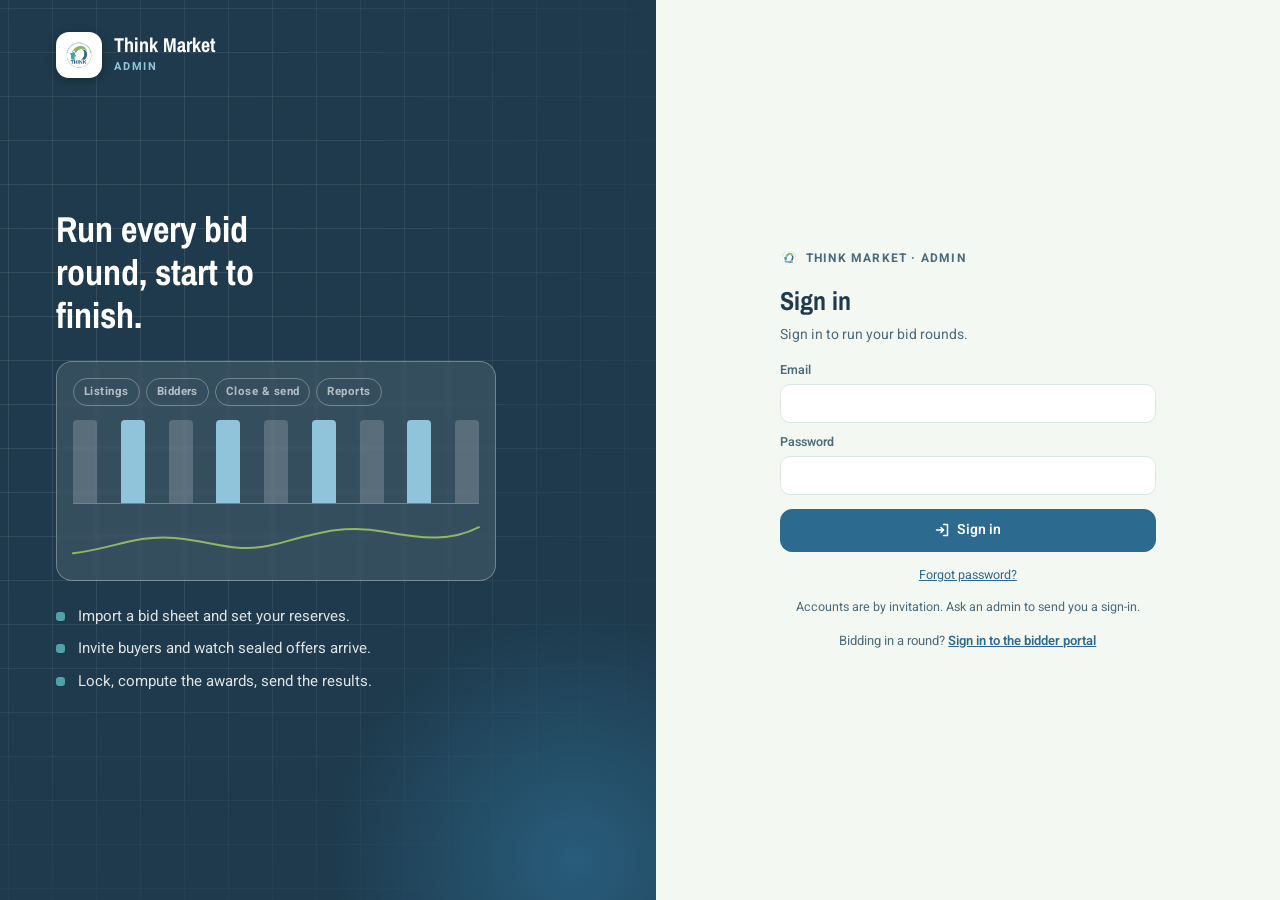
==== index.html @ bc1f984f "Showroom server moves to Supabase (think-market Edge Function) The site now calls https://nhhuevarqh" ====
<!doctype html>
<html lang="en">
  <head>
    <meta charset="utf-8" />
    <meta name="viewport" content="width=device-width, initial-scale=1" />
    <title>Think Market Bids</title>
    <link rel="icon" type="image/png" href="./claudethink.png" />
    <link rel="preconnect" href="https://fonts.googleapis.com" />
    <link rel="preconnect" href="https://fonts.gstatic.com" crossorigin />
    <!-- The two fonts thinktls.com itself uses, confirmed by inspecting its
         computed styles: Heebo (body, nav, buttons, links) and Archivo
         Narrow (headings). Nothing else loads. -->
    <link
      href="https://fonts.googleapis.com/css2?family=Archivo+Narrow:wght@700&family=Heebo:wght@400;600;700&display=swap"
      rel="stylesheet"
    />
    <script type="module" crossorigin src="./assets/showroom-CIaABenm.js"></script>
    <link rel="stylesheet" crossorigin href="./assets/showroom-CxKMCyTD.css">
  </head>
  <body>
    <div id="root"></div>
  </body>
</html>
---- assets/showroom-CxKMCyTD.css ----
.reports{--cz-1: #1b79b3;--cz-2: #e36f2c;--cz-3: #22a37a;--cz-mute: #a9bbb6;--cz-grid: #e6eeeb}.rp-head{display:flex;align-items:center;gap:14px}.rp-mark{width:44px;height:44px;flex:none}.rp-filters{display:flex;flex-wrap:wrap;align-items:center;gap:10px 14px}.rp-filters select{min-height:40px;padding:8px 12px;border-radius:12px;border:1px solid var(--hair);background:var(--card);color:var(--text);font:inherit}.rp-tiles{display:grid;grid-template-columns:repeat(2,minmax(0,1fr));gap:10px}.rp-tile{position:relative;background:var(--card);border:1px solid var(--hair);border-radius:var(--r-card);padding:14px 16px;display:flex;flex-direction:column;gap:6px;min-width:0}.rp-k{font-size:11px;font-weight:700;letter-spacing:.09em;text-transform:uppercase;color:var(--text-mute)}.rp-v{font-family:var(--sans);font-weight:700;font-size:27px;line-height:1.1;color:var(--text)}.rp-s{font-size:12.5px;color:var(--text-mute);line-height:1.35}.rp-hero{grid-column:1 / -1;background:var(--chrome);border-color:var(--chrome);color:var(--chrome-ink);padding:18px 20px}.rp-hero .rp-k,.rp-hero .rp-s{color:var(--chrome-dim)}.rp-hero .rp-v{font-size:48px;color:var(--chrome-ink)}.rp-hero .cz-spark{position:absolute;right:18px;top:18px}.rp-hero .cz-ring{stroke:var(--chrome)}@media (min-width: 760px){.rp-tiles{grid-template-columns:repeat(3,minmax(0,1fr))}.rp-hero{grid-column:span 1;grid-row:span 2;justify-content:center}}@media (min-width: 1100px){.rp-tiles{grid-template-columns:1.5fr repeat(3,minmax(0,1fr))}.rp-hero{grid-row:span 2}.rp-tile:nth-child(n+5){grid-column:span 1}}.rp-notes .panel-h{display:flex;align-items:center;gap:8px}.rp-notes ul{list-style:none;margin:0;padding:0;display:flex;flex-direction:column}.rp-notes li{display:flex;flex-wrap:wrap;gap:4px 12px;justify-content:space-between;padding:9px 0;border-top:1px solid var(--hair);line-height:1.45}.rp-notes li:first-child{border-top:0}.rp-notes .linklike{display:inline-flex;align-items:center;gap:4px;white-space:nowrap}.rp-grid{display:grid;grid-template-columns:minmax(0,1fr);gap:16px}@media (min-width: 980px){.rp-grid{grid-template-columns:repeat(2,minmax(0,1fr))}.rp-wide{grid-column:1 / -1}}.rp-chart-head{display:flex;flex-wrap:wrap;justify-content:space-between;align-items:flex-start;gap:8px 16px}.rp-chart-head .fine{margin:2px 0 0}.rp-cat{display:inline-flex;align-items:center;gap:6px}.rp-rate{display:flex;align-items:center;gap:10px;min-width:120px}.rp-rate .cz-meter{flex:1}.rp-tables>summary{cursor:pointer;list-style-position:inside}.rp-tables[open]>summary{margin-bottom:4px}.cz{position:relative;min-width:0}.cz svg{display:block;overflow:visible}.cz-grid{stroke:var(--cz-grid);stroke-width:1}.cz-cross{stroke:var(--hair-strong);stroke-width:1}.cz-tick{font-size:11px;fill:var(--text-mute);font-variant-numeric:tabular-nums}.cz-direct{font-size:12px;font-weight:700;fill:var(--text)}.cz-ring{stroke:var(--card);stroke-width:2}.cz-hit{fill:transparent;cursor:default;outline:none}.cz-hit:focus-visible{stroke:var(--primary);stroke-width:2}.cz-dim path{opacity:.35}.cz-empty{padding:28px 0;text-align:center}.cz-legend{list-style:none;margin:0;padding:0;display:flex;flex-wrap:wrap;gap:4px 14px;font-size:12.5px;color:var(--text-mute)}.cz-legend li{display:inline-flex;align-items:center;gap:6px}.cz-swatch{width:10px;height:10px;border-radius:3px;flex:none}.cz-tip{position:absolute;z-index:5;width:200px;background:var(--chrome);color:var(--chrome-ink);border-radius:10px;padding:8px 10px;font-size:12.5px;line-height:1.4;pointer-events:none;box-shadow:var(--shadow-lift)}.cz-tip-h{color:var(--chrome-dim);margin-bottom:4px;overflow-wrap:anywhere}.cz-tip-r{display:flex;align-items:center;gap:6px}.cz-tip-r span:last-child{color:var(--chrome-dim)}.cz-key{width:10px;height:3px;border-radius:2px;flex:none}.cz-bars{display:flex;flex-direction:column;gap:2px}.cz-bar-row{display:grid;grid-template-columns:minmax(56px,30%) minmax(0,1fr) auto;align-items:center;gap:10px;padding:7px 6px;border-radius:8px;outline:none}.cz-bar-row:hover,.cz-bar-row:focus-visible{background:var(--card-hover);box-shadow:inset 0 0 0 1px var(--hair)}.cz-bar-label{font-size:13px;min-width:0;overflow:hidden;text-overflow:ellipsis;white-space:nowrap}.cz-bar-track{position:relative;height:12px}.cz-bar-of,.cz-bar-fill{position:absolute;left:0;top:0;height:100%;border-radius:0 4px 4px 0;min-width:2px}.cz-bar-of{opacity:.22}.cz-bar-val{display:flex;align-items:baseline;gap:8px;font-size:13px;font-variant-numeric:tabular-nums;white-space:nowrap}.cz-bar-val span{color:var(--text-mute);font-size:12px}.cz-stack{display:flex;gap:2px;height:12px}.cz-stack span{min-width:3px}.cz-stack span:first-child{border-radius:4px 0 0 4px}.cz-stack span:last-child{border-radius:0 4px 4px 0}.cz-stack span:only-child{border-radius:4px}.cz-meter{position:relative;display:block;height:8px;border-radius:999px;overflow:hidden}.cz-meter-track{position:absolute;top:0;right:0;bottom:0;left:0;opacity:.2}.cz-meter-fill{position:absolute;left:0;top:0;bottom:0;border-radius:999px}.cz-short .cz-bar-row{grid-template-columns:52px minmax(0,1fr) auto}.fl-explain{display:flex;flex-direction:column;gap:6px}.fl-explain p{margin:0;line-height:1.5}.fl-apply{display:flex;flex-wrap:wrap;align-items:flex-end;gap:10px}.fl-apply label{display:flex;flex-direction:column;gap:4px;font-weight:600}.fl-pct{display:inline-flex;align-items:center;gap:6px}.fl-pct input{width:84px;min-height:44px;padding:8px 10px;border-radius:var(--r-input);border:1px solid var(--hair-strong);background:var(--card);color:var(--text);font-size:16px;text-align:right}.fl-pct input[aria-invalid=true]{border-color:var(--bad)}.fl-tools{display:flex;flex-wrap:wrap;gap:10px;align-items:center}.fl-tools .searchbox{flex:1 1 240px}.fl-list{list-style:none;margin:0;padding:0;display:flex;flex-direction:column;gap:10px}.fl-row{display:grid;gap:10px 16px;grid-template-columns:1fr;background:var(--card);border:1px solid var(--hair);border-radius:var(--r-card);padding:14px}.fl-row.dirty{border-color:var(--primary)}.fl-who{min-width:0}.fl-who b,.fl-who .fine{display:block;overflow-wrap:anywhere}.fl-status{display:inline-block;margin-top:4px;font-size:12px;font-weight:700;padding:2px 8px;border-radius:999px}.fl-status.active{background:var(--ok-soft, #e6f4ec);color:var(--secondary-strong)}.fl-status.disabled{background:var(--bad-soft);color:var(--bad)}.fl-controls{display:flex;flex-wrap:wrap;align-items:center;gap:12px}.fl-toggle{display:inline-flex;align-items:center;gap:8px;font-weight:600;min-height:44px}.fl-preview{margin:0;font-size:13.5px;line-height:1.45;color:var(--text-mute);overflow-wrap:anywhere}.fl-preview.off{font-style:italic}.fl-preview.bad{color:var(--bad)}.fl-row .btn{min-height:44px}@media (min-width: 880px){.fl-row{grid-template-columns:minmax(200px,1.1fr) minmax(250px,1fr) minmax(300px,1.5fr) auto;align-items:center}}.console{min-height:100vh;background:var(--background)}.side{position:fixed;inset:0 auto 0 0;width:min(280px,86vw);background:var(--chrome);color:var(--chrome-ink);display:flex;flex-direction:column;gap:10px;padding:14px 12px;z-index:60;transform:translate(-102%);transition:transform .22s ease;overflow-y:auto}.console.menu-open .side{transform:none;box-shadow:var(--shadow-lift)}.side-scrim{display:none}.console.menu-open .side-scrim{display:block;position:fixed;top:0;right:0;bottom:0;left:0;background:#00000073;z-index:55}.side-brand{display:flex;align-items:center;gap:10px;padding:4px 6px 10px;border-bottom:1px solid var(--chrome-line)}.side-name{font-family:var(--display);font-weight:700;font-size:16px}.side-sub{font-size:10.5px;letter-spacing:.12em;text-transform:uppercase;color:var(--chrome-dim)}.side-close{margin-left:auto;color:var(--chrome-ink)}.side-current{display:flex;gap:10px;align-items:center;text-align:left;background:var(--chrome-wash);border:1px solid var(--chrome-line);color:var(--chrome-ink);border-radius:12px;padding:9px 10px;cursor:pointer;min-width:0}.side-current>span{display:flex;flex-direction:column;min-width:0}.side-current.on,.side-current:hover{background:var(--primary-on-chrome)}.side-current-k{font-size:10.5px;letter-spacing:.06em;text-transform:uppercase;color:var(--chrome-dim)}.side-current-v{font-weight:600;font-size:13px;white-space:nowrap;overflow:hidden;text-overflow:ellipsis}.side-nav{display:flex;flex-direction:column;gap:12px}.side-group{display:flex;flex-direction:column;gap:2px}.side-group-h{font-size:10.5px;font-weight:700;letter-spacing:.12em;text-transform:uppercase;color:var(--chrome-dim);padding:6px 10px 4px}.side-item{display:flex;align-items:center;gap:10px;background:transparent;border:0;color:var(--chrome-dim);border-radius:10px;padding:9px 10px;font-weight:600;text-align:left;cursor:pointer;min-height:40px;transition:background var(--t),color var(--t)}.side-item:hover{background:var(--chrome-wash);color:var(--chrome-ink)}.side-item.on{background:var(--primary-on-chrome);color:var(--chrome-ink);box-shadow:inset 3px 0 0 var(--accent-on-dark)}.side-foot{margin-top:auto;display:flex;gap:10px;align-items:center;border-top:1px solid var(--chrome-line);padding:12px 6px 2px}.side-avatar{width:34px;height:34px;flex:none;border-radius:10px;background:var(--primary-on-chrome);display:grid;place-items:center;font-weight:700;font-size:13px}.side-who{min-width:0;display:flex;flex-direction:column;gap:2px}.side-who-name{font-weight:600;white-space:nowrap;overflow:hidden;text-overflow:ellipsis}.side-who-actions{display:flex;gap:10px;flex-wrap:wrap;align-items:center;font-size:12px;color:var(--chrome-dim)}.side .linklike{color:var(--chrome-dim);display:inline-flex;align-items:center;gap:4px}.side .linklike:hover{color:var(--chrome-ink)}.ellipsis{max-width:170px;overflow:hidden;text-overflow:ellipsis;white-space:nowrap}.console-main{min-width:0;display:flex;flex-direction:column;min-height:100vh}.cbar{position:sticky;top:0;z-index:40;display:flex;align-items:center;gap:10px;height:56px;padding:0 12px;background:var(--card);border-bottom:1px solid var(--hair)}.cbar-title{font-family:var(--display);font-weight:700;font-size:16px;min-width:0;white-space:nowrap;overflow:hidden;text-overflow:ellipsis;flex:1}.cbar-actions{display:flex;align-items:center;gap:8px;flex:none}.cbar .savestate{color:var(--text-mute)}.console-page{flex:1;min-width:0}.icon-round{display:inline-grid;place-items:center;width:38px;height:38px;border-radius:10px;border:1px solid var(--hair);background:var(--card);color:var(--text);cursor:pointer;position:relative;flex:none}.icon-round:hover:not(:disabled){background:var(--card-hover);border-color:var(--hair-strong)}.icon-round:disabled{opacity:.5;cursor:not-allowed}.icon-round.danger{color:var(--bad)}.side .icon-round{background:transparent;border-color:var(--chrome-line)}.chat-fab{position:fixed;right:16px;bottom:16px;width:54px;height:54px;border-radius:999px;border:0;background:var(--primary);color:var(--primary-ink);display:grid;place-items:center;box-shadow:var(--shadow-lift);cursor:pointer;z-index:50}.chat-fab:hover{background:var(--primary-hover)}@media (min-width: 960px){.console{display:grid;grid-template-columns:248px minmax(0,1fr)}.side{position:sticky;top:0;height:100vh;width:auto;transform:none;box-shadow:none}.side-close,.cbar-menu,.side-scrim{display:none!important}.cbar{padding:0 22px}}.console .office{grid-template-columns:minmax(0,1fr);min-height:0}.console .rail{position:static;height:auto;padding:12px 14px;gap:10px;min-width:0}.console .rail-nav{flex-direction:row;overflow-x:auto;min-width:0}.console .rail-item{min-width:150px}.console .rail-foot{display:none}.console .rail-extra{margin-top:0;padding-top:9px;border-top:0;border-radius:10px;margin-left:13px;position:relative;overflow:visible}.console .rail-extra:before{content:"";position:absolute;left:-9px;top:8px;bottom:8px;border-left:1px solid var(--chrome-line)}.rail-back{color:var(--chrome-dim)!important;display:inline-flex;align-items:center;gap:5px;align-self:flex-start;font-size:12.5px}.bell{position:relative}.bell-dot{position:absolute;top:-5px;right:-5px;min-width:18px;height:18px;border-radius:999px;background:var(--bad);color:#fff;font-size:10.5px;font-weight:700;display:grid;place-items:center;padding:0 4px}.bell-panel{position:absolute;right:0;top:46px;width:min(360px,calc(100vw - 24px));max-height:70vh;overflow-y:auto;background:var(--card);border:1px solid var(--hair);border-radius:var(--r-card);box-shadow:var(--shadow-lift);z-index:70}.bell-head{font-weight:700;padding:12px 14px 8px;border-bottom:1px solid var(--hair)}.bell-empty{padding:14px}.bell-item{width:100%;display:flex;gap:10px;text-align:left;background:transparent;border:0;border-bottom:1px solid var(--hair);padding:10px 14px;cursor:pointer;color:var(--text)}.bell-item:hover{background:var(--card-hover)}.bell-ic{width:28px;height:28px;border-radius:8px;flex:none;display:grid;place-items:center;background:var(--primary-soft);color:var(--primary)}.bell-email_failed .bell-ic{background:var(--bad-soft);color:var(--bad)}.bell-closing .bell-ic{background:var(--warn-soft);color:var(--warn)}.bell-signin .bell-ic{background:var(--secondary-soft);color:var(--secondary-strong)}.bell-text{display:flex;flex-direction:column;min-width:0}.bell-title{font-weight:600;font-size:13px}.page{max-width:1180px;margin:0 auto;padding:18px 16px 90px;display:flex;flex-direction:column;gap:16px}.page.narrow{max-width:720px}.page-head{display:flex;flex-wrap:wrap;gap:12px 20px;align-items:flex-end;justify-content:space-between}.kicker{font-size:11px;font-weight:700;letter-spacing:.12em;text-transform:uppercase;color:var(--text-mute)}.page-title{font-family:var(--display);font-size:26px;line-height:1.15;margin-top:2px}.page-actions{display:flex;flex-wrap:wrap;gap:8px;align-items:center}.panel{background:var(--card);border:1px solid var(--hair);border-radius:var(--r-card);padding:16px;display:flex;flex-direction:column;gap:12px;min-width:0}.panel-head{display:flex;justify-content:space-between;align-items:center;gap:10px;flex-wrap:wrap}.panel-h{font-family:var(--display);font-size:17px}.panel-k{font-size:11px;font-weight:700;letter-spacing:.12em;text-transform:uppercase;color:var(--text-mute)}.pad{padding:8px 0}.empty{padding:18px 0}.block{display:block}.nowrap{white-space:nowrap}.r{text-align:right}.tone-ok{color:var(--secondary-strong);font-weight:600}.tone-violet{color:var(--primary);font-weight:600}.okline{display:flex;align-items:center;gap:6px;color:var(--secondary-strong);font-weight:600;font-size:13.5px}.btn.danger{background:var(--bad);border-color:var(--bad);color:#fff}.linkbtn{background:transparent;border:0;color:var(--primary);font-weight:600;font-size:13px;cursor:pointer;padding:4px 6px;display:inline-flex;align-items:center;gap:4px}.linkbtn.warn{color:var(--warn)}.linkbtn.bad{color:var(--bad)}.linkbtn:disabled{opacity:.45;cursor:not-allowed}.tiles{display:grid;grid-template-columns:repeat(2,minmax(0,1fr));gap:10px}.tile{background:var(--card);border:1px solid var(--hair);border-radius:var(--r-card);padding:14px;display:flex;flex-direction:column;gap:4px;min-width:0}.tile-ic{width:32px;height:32px;border-radius:9px;display:grid;place-items:center;background:var(--primary-soft);color:var(--primary)}.tile-ok .tile-ic{background:var(--secondary-soft);color:var(--secondary-strong)}.tile-warn .tile-ic{background:var(--warn-soft);color:var(--warn)}.tile-violet .tile-ic{background:var(--accent-soft);color:var(--accent)}.tile-k{font-size:11px;font-weight:700;letter-spacing:.09em;text-transform:uppercase;color:var(--text-mute)}.tile-v{font-family:var(--display);font-size:28px;font-weight:700;line-height:1.1}.tile-ok .tile-v{color:var(--secondary-strong)}.tile-s{font-size:12px;color:var(--text-mute)}@media (min-width: 760px){.tiles{grid-template-columns:repeat(4,minmax(0,1fr))}.tiles.tiles-3{grid-template-columns:repeat(3,minmax(0,1fr))}}.dash-grid{display:grid;grid-template-columns:minmax(0,1fr);gap:16px}.dash-side{display:flex;flex-direction:column;gap:16px}@media (min-width: 1100px){.dash-grid{grid-template-columns:minmax(0,1fr) 320px}}.big-n{font-family:var(--display);font-size:30px;font-weight:700}.statusbar{display:flex;height:8px;border-radius:999px;overflow:hidden;background:var(--hair);gap:2px}.seg{min-width:6px}.seg-draft,.dot-draft{background:var(--text-mute)}.seg-open,.dot-open{background:var(--secondary)}.seg-closed,.dot-closed{background:var(--warn)}.seg-processing,.dot-processing{background:var(--accent)}.seg-complete,.dot-complete{background:var(--primary)}.status-list{display:grid;grid-template-columns:repeat(2,minmax(0,1fr));gap:6px}.status-list li{display:flex;align-items:center;gap:7px;font-size:13px;background:var(--background);border-radius:8px;padding:7px 9px}.status-list b{margin-left:auto}.dot{width:8px;height:8px;border-radius:999px;flex:none}.quick{display:grid;grid-template-columns:repeat(2,minmax(0,1fr));gap:8px}.quick button{display:flex;flex-direction:column;align-items:flex-start;gap:8px;background:var(--background);border:1px solid var(--hair);border-radius:12px;padding:12px;font-weight:600;font-size:13px;cursor:pointer;color:var(--text);text-align:left}.quick button:hover{border-color:var(--hair-strong);background:var(--card-hover)}.quick svg{color:var(--primary)}.pill{display:inline-flex;align-items:center;gap:5px;border-radius:999px;padding:2px 10px;font-size:12px;font-weight:700;white-space:nowrap}.pill:before{content:"";width:6px;height:6px;border-radius:999px;background:currentColor}.pill-draft{background:var(--background);color:var(--text-mute);border:1px solid var(--hair)}.pill-open{background:var(--secondary-soft);color:var(--secondary-strong)}.pill-closed{background:var(--warn-soft);color:var(--warn)}.pill-processing{background:var(--accent-soft);color:var(--text)}.pill-processing:before{background:var(--accent)}.pill-complete{background:var(--primary-soft);color:var(--primary)}.table-wrap{overflow-x:auto;min-width:0}.dtable{width:100%;border-collapse:collapse;font-size:13.5px}.dtable th{text-align:left;font-size:11px;font-weight:700;letter-spacing:.08em;text-transform:uppercase;color:var(--text-mute);border-bottom:1px solid var(--hair);padding:8px 10px;white-space:nowrap}.dtable td{border-bottom:1px solid var(--hair);padding:10px;vertical-align:top}.dtable tfoot td{font-weight:700;border-bottom:0}.dtable tr.muted td{opacity:.6}.dtable .r{text-align:right}.buyertable .num+.flag{margin-left:8px}.dtable td.actions{white-space:nowrap;display:table-cell}.sorth{background:transparent;border:0;padding:0;font:inherit;color:inherit;letter-spacing:inherit;text-transform:inherit;cursor:pointer;display:inline-flex;align-items:center;gap:3px}.rowlink{display:inline-flex;align-items:center;gap:8px;background:transparent;border:0;padding:0;color:var(--text);font-weight:600;text-align:left;cursor:pointer}.rowlink.static{cursor:default}.rowlink svg{color:var(--text-mute);flex:none}@media (max-width: 719px){.buyertable thead,.comparetable thead,.reporttable thead{display:none}.buyertable tr,.comparetable tr,.reporttable tr{display:block;border:1px solid var(--hair);border-radius:12px;padding:6px 10px;margin-bottom:10px;background:var(--card)}.buyertable td,.comparetable td,.reporttable td{display:flex;justify-content:space-between;gap:12px;border-bottom:1px dashed var(--hair);padding:7px 0;text-align:right;flex-wrap:wrap}.buyertable td:last-child,.comparetable td:last-child,.reporttable td:last-child{border-bottom:0}.buyertable td:before,.comparetable td:before,.reporttable td:before{content:attr(data-label);font-size:11px;font-weight:700;letter-spacing:.06em;text-transform:uppercase;color:var(--text-mute);text-align:left}.buyertable td.actions{display:flex;justify-content:flex-end;white-space:normal}.buyertable td.actions:before{display:none}}.searchbox{display:flex;align-items:center;gap:8px;background:var(--card);border:1px solid var(--hair);border-radius:12px;padding:0 12px;color:var(--text-mute)}.searchbox input{flex:1;min-width:0;border:0;background:transparent;padding:11px 0;color:var(--text);outline:none}.segtabs{display:flex;gap:4px;background:var(--card);border:1px solid var(--hair);border-radius:12px;padding:4px;overflow-x:auto;align-self:flex-start;max-width:100%}.segtabs button{background:transparent;border:0;border-radius:9px;padding:7px 14px;font-weight:600;color:var(--text-mute);cursor:pointer;white-space:nowrap}.segtabs button.on{background:var(--primary);color:var(--primary-ink)}.roundlist{display:flex;flex-direction:column;gap:8px}.roundrow{display:grid;grid-template-columns:38px minmax(0,1fr);gap:6px 12px;align-items:center;background:var(--card);border:1px solid var(--hair);border-radius:var(--r-card);padding:12px}.roundrow.current{border-color:var(--primary)}.roundrow-ic{width:38px;height:38px;border-radius:10px;display:grid;place-items:center;background:var(--background);border:1px solid var(--hair);color:var(--text-mute)}.roundrow-ic.win{color:var(--secondary-strong);background:var(--secondary-soft)}.roundrow-main{display:flex;flex-direction:column;gap:2px;min-width:0;background:transparent;border:0;padding:0;text-align:left;color:var(--text);cursor:pointer}.roundrow-main.static{cursor:default}.roundrow-name{font-weight:700;overflow-wrap:anywhere}.roundrow-meta{grid-column:1 / -1;display:flex;align-items:center;gap:8px;flex-wrap:wrap;justify-content:flex-end}.roundno{font-family:var(--mono);font-variant-numeric:tabular-nums;font-size:12px;font-weight:700;color:var(--primary);background:var(--primary-soft);border-radius:7px;padding:2px 7px}@media (min-width: 720px){.roundrow{grid-template-columns:38px minmax(0,1fr) auto}.roundrow-meta{grid-column:auto}}.delconfirm{display:inline-flex;align-items:center;gap:6px;flex-wrap:wrap;font-size:13px;font-weight:600}.bulk{padding:0}.bulk-toggle{display:flex;align-items:center;gap:10px;width:100%;background:transparent;border:0;padding:14px 16px;cursor:pointer;color:var(--text);font-weight:700;text-align:left;flex-wrap:wrap}.bulk-toggle .fine{font-weight:400;flex:1 1 160px}.bulk>.card,.bulk>.pad{margin:0 16px 16px}.formgrid{display:grid;grid-template-columns:minmax(0,1fr);gap:12px}@media (min-width: 760px){.addbuyer .formgrid{grid-template-columns:repeat(3,minmax(0,1fr))}.addbuyer .formgrid .check,.addbuyer .formgrid-actions{grid-column:1 / -1}}.formgrid-actions{display:flex;gap:8px;align-items:center;flex-wrap:wrap}.formgrid input,.formgrid select,.roundinfo-form textarea,.roundinfo-form select{width:100%}.signin-state{font-size:13px;color:var(--text-mute);display:flex;align-items:center;gap:5px}.signin-state.ok{color:var(--secondary-strong);font-weight:600}.compare-cards{display:grid;grid-template-columns:repeat(auto-fill,minmax(220px,1fr));gap:10px}.compare-card{position:relative;border:1px solid var(--hair);border-radius:12px;padding:14px;background:var(--background)}.compare-card h3{font-size:15px;padding-right:34px}.compare-card dl{display:grid;gap:6px;margin-top:10px}.compare-card dl div{display:flex;justify-content:space-between;gap:8px;font-size:13px}.compare-card dt{color:var(--text-mute)}.compare-x{position:absolute;top:8px;right:8px;width:30px;height:30px}.exports{display:flex;gap:8px;flex-wrap:wrap;align-items:center}.exports select{min-width:0;flex:1 1 220px;max-width:100%;padding:8px 10px;border-radius:var(--r-input);border:1px solid var(--hair);background:var(--card)}.lf-editor{display:flex;flex-direction:column;gap:12px}.lf-modes{display:grid;grid-template-columns:minmax(0,1fr);gap:8px}@media (min-width: 760px){.lf-modes{grid-template-columns:repeat(3,minmax(0,1fr))}}.lf-mode{display:flex;gap:10px;align-items:flex-start;border:1px solid var(--hair);border-radius:12px;padding:12px;cursor:pointer;background:var(--background)}.lf-mode.on{border-color:var(--primary);background:var(--primary-soft)}.lf-edges{display:flex;gap:8px;flex-wrap:wrap;align-items:center}.lf-edge{display:inline-flex;align-items:center;gap:4px}.lf-edge input{width:68px;padding:7px 8px;border-radius:var(--r-input);border:1px solid var(--hair);background:var(--card)}.lf-edge .icon-round{width:30px;height:30px}.lf-preview{display:flex;flex-direction:column;gap:6px}.lf-actual ul{display:flex;flex-direction:column;gap:4px}.lf-actual li{display:flex;gap:8px;font-size:13.5px}.lf-actual li span:first-child{flex:1}.guide-toc{display:grid;grid-template-columns:minmax(0,1fr);gap:4px}@media (min-width: 760px){.guide-toc{grid-template-columns:repeat(2,minmax(0,1fr))}}.guide-toc a{color:var(--primary);font-weight:600;text-decoration:none;padding:4px 0}.guide-sec ol,.guide-sec ul{padding-left:20px;display:flex;flex-direction:column;gap:6px}.guide-sec ol{list-style:decimal}.guide-sec ul{list-style:disc}.guide-sec p{line-height:1.6}.guide-faq dt{font-weight:700;margin-top:10px}.guide-faq dd{margin:4px 0 0;color:var(--text-mute);line-height:1.55}.card.rounddetails,.card.roundinfo{padding:20px 22px;margin-bottom:16px;gap:0}.rounddetails-form,.roundinfo-form{display:grid;grid-template-columns:minmax(0,1fr);gap:14px 18px;align-items:start}.rounddetails-form .field,.roundinfo-form .field{margin:0;min-width:0}.rounddetails-form input,.roundinfo-form textarea,.roundinfo-form select{width:100%;min-height:42px}.roundinfo-form textarea{resize:vertical;min-height:84px;font:inherit;padding:9px 12px;border-radius:var(--r-input);border:1px solid var(--hair);background:var(--card);color:var(--text)}.rounddetails-form>.btn,.roundinfo-form>.btn{grid-column:1 / -1;justify-self:end;margin:0;min-width:96px;justify-content:center}@media (min-width: 760px){.rounddetails-form,.roundinfo-form{grid-template-columns:minmax(0,1fr) 280px}.roundinfo-form .field:has(#round-category){order:2}.roundinfo-form .field:has(#round-notes){order:1}.roundinfo-form>.btn{order:3}}.gate-alt{text-align:center;color:var(--text-mute);font-size:13px}.gate-alt a{color:var(--primary);font-weight:600}.dash-hello .page-title{margin-top:0}.strip{display:grid;grid-template-columns:repeat(2,minmax(0,1fr));background:var(--card);border:1px solid var(--hair);border-radius:var(--r-card);overflow:hidden}.stat{display:flex;flex-direction:column;align-items:flex-start;gap:2px;padding:14px 16px;background:transparent;border:0;border-right:1px solid var(--hair);border-bottom:1px solid var(--hair);text-align:left;cursor:pointer;color:var(--text);min-width:0}.stat:nth-child(2n){border-right:0}.stat:nth-last-child(-n+2){border-bottom:0}.stat:hover{background:var(--card-hover)}.stat-v{font-family:var(--display);font-size:30px;font-weight:700;line-height:1}.stat-ok .stat-v{color:var(--secondary-strong)}.stat-warn .stat-v{color:var(--warn)}.stat-k{font-weight:700;font-size:13.5px;margin-top:6px}.stat-n{font-size:12px;color:var(--text-mute)}@media (min-width: 760px){.strip{grid-template-columns:repeat(4,minmax(0,1fr))}.stat{border-bottom:0;border-right:1px solid var(--hair);padding:18px 20px}.stat:nth-child(2n){border-right:1px solid var(--hair)}.stat:last-child{border-right:0}}.pipeline-head{display:flex;justify-content:space-between;align-items:baseline;gap:10px;margin-bottom:8px}.pipeline{display:grid;grid-template-columns:minmax(0,1fr);gap:6px;counter-reset:none}.stage{display:grid;grid-template-columns:44px minmax(0,1fr);grid-template-rows:auto auto;column-gap:10px;align-items:center;padding:10px 14px;background:var(--card);border:1px solid var(--hair);border-left:4px solid var(--hair-strong);border-radius:10px}.stage-n{grid-row:1 / 3;font-family:var(--display);font-size:24px;font-weight:700;color:var(--text-mute)}.stage-k{font-weight:700}.stage-h{font-size:12px;color:var(--text-mute)}.stage.has .stage-n{color:var(--text)}.stage-draft.has{border-left-color:var(--text-mute)}.stage-open.has{border-left-color:var(--secondary)}.stage-closed.has{border-left-color:var(--warn)}.stage-processing.has{border-left-color:var(--accent)}.stage-complete.has{border-left-color:var(--primary)}@media (min-width: 900px){.pipeline{grid-template-columns:repeat(5,minmax(0,1fr));gap:0}.stage{grid-template-columns:minmax(0,1fr);grid-template-rows:auto;border-radius:0;border-left:1px solid var(--hair);border-top:4px solid var(--hair-strong);padding:14px 16px;position:relative}.stage:first-child{border-radius:12px 0 0 12px}.stage:last-child{border-radius:0 12px 12px 0}.stage-n{grid-row:auto;font-size:28px}.stage+.stage:before{content:"";position:absolute;left:-7px;top:50%;width:12px;height:12px;background:var(--card);border-top:1px solid var(--hair);border-right:1px solid var(--hair);transform:translateY(-50%) rotate(45deg)}.stage-draft.has{border-top-color:var(--text-mute)}.stage-open.has{border-top-color:var(--secondary)}.stage-closed.has{border-top-color:var(--warn)}.stage-processing.has{border-top-color:var(--accent)}.stage-complete.has{border-top-color:var(--primary)}}.recent-list{display:flex;flex-direction:column;border:1px solid var(--hair);border-radius:var(--r-card);background:var(--card);overflow:hidden}.recent-list li+li{border-top:1px solid var(--hair)}.recent-row{width:100%;display:flex;align-items:center;gap:12px;padding:12px 14px;background:transparent;border:0;text-align:left;cursor:pointer;color:var(--text)}.recent-row:hover{background:var(--card-hover)}.recent-ic{color:var(--text-mute);flex:none}.recent-main{flex:1;min-width:0;display:flex;flex-direction:column}.recent-name{font-weight:600;white-space:nowrap;overflow:hidden;text-overflow:ellipsis}.recent-go{color:var(--text-mute);flex:none}.newround-bar{position:relative}.newround-go{height:38px}.newround-pop{position:absolute;right:0;top:46px;width:min(300px,calc(100vw - 24px));background:var(--card);border:1px solid var(--hair);border-radius:var(--r-card);box-shadow:var(--shadow-lift);padding:12px;display:flex;flex-direction:column;gap:10px;font-size:13.5px;z-index:70}.newround-btns{display:flex;gap:6px}@media (max-width: 480px){.newround-label{display:none}}.invrows{display:flex;flex-direction:column;gap:8px}.invrow{display:grid;grid-template-columns:minmax(0,1fr) 38px;gap:6px;padding:10px;border:1px solid var(--hair);border-radius:12px;background:var(--background)}.invrow input{width:100%;min-width:0;padding:9px 10px;border-radius:var(--r-input);border:1px solid var(--hair-strong);background:var(--card);color:var(--text)}.invrow input:nth-of-type(1){grid-column:1}.invrow input:nth-of-type(2),.invrow input:nth-of-type(3){grid-column:1 / -1}.invrow-x{grid-column:2;grid-row:1;width:38px;height:38px}.invrow.bad{border-color:var(--bad-soft-strong);background:var(--bad-soft)}.invrow-problem{grid-column:1 / -1;color:var(--bad);font-size:12.5px;font-weight:600}.invrow-head{display:none}@media (min-width: 760px){.invrow{grid-template-columns:minmax(0,1fr) minmax(0,1.3fr) minmax(0,1fr) 38px;padding:0;border:0;background:transparent}.invrow input:nth-of-type(1),.invrow input:nth-of-type(2),.invrow input:nth-of-type(3){grid-column:auto}.invrow-x{grid-column:auto;grid-row:auto}.invrow.bad{background:transparent}.invrow.bad input{border-color:var(--bad)}.invrow-head{display:grid;font-size:11px;font-weight:700;letter-spacing:.08em;text-transform:uppercase;color:var(--text-mute)}}.invite-tools{justify-content:flex-start!important;flex-wrap:wrap;gap:6px}.lf-sample{display:inline-flex;align-items:center;gap:4px}.lf-sample input{width:72px;padding:6px 8px;border-radius:var(--r-input);border:1px solid var(--hair-strong);background:var(--card);color:var(--text);text-align:right}.lf-all{display:flex;align-items:center;gap:10px;flex-wrap:wrap;background:var(--background);border:1px solid var(--hair);border-radius:12px;padding:10px 14px;font-weight:600}.lf-buyers td{vertical-align:middle}.switch{position:relative;display:inline-block;width:40px;height:22px;cursor:pointer}.switch input{position:absolute;opacity:0;width:100%;height:100%;margin:0;cursor:pointer}.switch span{position:absolute;top:0;right:0;bottom:0;left:0;border-radius:999px;background:var(--hair-strong);transition:background var(--t);pointer-events:none}.switch span:after{content:"";position:absolute;top:3px;left:3px;width:16px;height:16px;border-radius:999px;background:#fff;transition:transform var(--t)}.switch input:checked+span{background:var(--primary)}.switch input:checked+span:after{transform:translate(18px)}.switch input:focus-visible+span{outline:2px solid var(--primary);outline-offset:2px}.lf-round{display:flex;flex-direction:column;gap:6px;max-width:560px}.bp-auth{min-height:100vh;display:grid;grid-template-columns:minmax(0,1fr);grid-template-rows:auto 1fr;background:var(--background)}.bp-auth-art{position:relative;background:linear-gradient(160deg,var(--primary) 0%,var(--chrome) 100%);color:var(--white);padding:20px 20px 22px;display:flex;flex-direction:column;gap:10px}.bp-auth-art-brand{display:flex;align-items:center;gap:10px;font-family:var(--display);font-weight:700;font-size:17px}.bp-auth-art h2{font-family:var(--display);font-size:22px;line-height:1.2}.bp-auth-art ul{display:none;flex-direction:column;gap:10px;font-size:15px;color:#ffffffdb}.bp-auth-art li{padding-left:22px;position:relative}.bp-auth-art li:before{content:"";position:absolute;left:0;top:7px;width:9px;height:9px;border-radius:3px;background:var(--secondary)}.bp-auth-card{width:100%;max-width:440px;margin:0 auto;padding:26px 20px 40px;display:flex;flex-direction:column;gap:12px}.bp-auth-brand{display:none}.bp-auth-h{font-family:var(--display);font-size:26px}.bp-auth-p{color:var(--text-mute);font-size:14px;line-height:1.5}.bp-auth-form{display:flex;flex-direction:column;gap:12px}.bp-auth-form input{width:100%}.bp-auth-go{justify-content:center;padding:12px 16px;border-radius:12px}.bp-auth-alt{text-align:center;font-size:13px}@media (min-width: 900px){.bp-auth{grid-template-columns:minmax(0,1fr) minmax(0,1fr);grid-template-rows:auto}.bp-auth-art{padding:56px;justify-content:center;gap:22px}.bp-auth-art-brand{position:absolute;top:32px;left:56px}.bp-auth-art h2{font-size:36px;max-width:18ch}.bp-auth-art ul{display:flex}.bp-auth-card{align-self:center;padding:40px 32px}}.pw-in{position:relative;display:block}.pw-in input{padding-right:42px!important}.pw-eye{position:absolute;right:4px;top:50%;transform:translateY(-50%);width:34px;height:34px;border:0;background:transparent;color:var(--text-mute);cursor:pointer;display:grid;place-items:center}.bp{min-height:100vh;background:var(--background);display:flex;flex-direction:column;padding-bottom:72px}.bp-top{position:sticky;top:0;z-index:40;background:var(--card);border-bottom:1px solid var(--hair)}.bp-top-in{max-width:1100px;margin:0 auto;height:60px;padding:0 16px;display:flex;align-items:center;gap:18px}.bp-brand{display:flex;align-items:center;gap:10px;background:transparent;border:0;padding:0;cursor:pointer;color:var(--text);text-align:left}.bp-brand>span{display:flex;flex-direction:column}.bp-brand-name{font-family:var(--display);font-weight:700;font-size:16px;line-height:1.1}.bp-brand-sub{font-size:11.5px;color:var(--text-mute)}.bp-tabs{display:none}.bp-tab{display:inline-flex;align-items:center;gap:7px;background:transparent;border:0;color:var(--text-mute);font-weight:600;cursor:pointer;padding:0 4px}.bp-me{margin-left:auto;position:relative}.bp-me-btn{display:inline-flex;align-items:center;gap:8px;background:transparent;border:1px solid var(--hair);border-radius:999px;padding:4px 10px 4px 4px;cursor:pointer;color:var(--text)}.bp-me-name{display:none;font-weight:600;font-size:13px;max-width:160px;white-space:nowrap;overflow:hidden;text-overflow:ellipsis}.bp-avatar{width:30px;height:30px;border-radius:999px;display:grid;place-items:center;background:var(--primary);color:var(--primary-ink);font-weight:700;font-size:13px;flex:none}.bp-avatar.big{width:48px;height:48px;font-size:19px}.bp-menu{position:absolute;right:0;top:46px;width:250px;background:var(--card);border:1px solid var(--hair);border-radius:14px;box-shadow:var(--shadow-lift);padding:6px;display:flex;flex-direction:column;z-index:60}.bp-menu-who{display:flex;flex-direction:column;padding:8px 10px 10px;border-bottom:1px solid var(--hair);margin-bottom:4px;overflow-wrap:anywhere}.bp-menu-item{display:flex;align-items:center;gap:9px;background:transparent;border:0;border-radius:9px;padding:9px 10px;font-weight:600;font-size:13.5px;color:var(--text);text-decoration:none;cursor:pointer;text-align:left}.bp-menu-item:hover{background:var(--primary-soft)}.bp-menu-confirm{display:flex;align-items:center;gap:6px;padding:8px 10px;font-weight:600;font-size:13.5px}.bp-main{flex:1;width:100%;max-width:1100px;margin:0 auto}.bp-help{max-width:1100px;width:calc(100% - 32px);margin:8px auto 24px;display:flex;align-items:center;gap:10px;padding:14px 16px;border:1px dashed var(--hair-strong);border-radius:14px;color:var(--text-mute);font-size:13.5px}.bp-help a{color:var(--primary);font-weight:600;overflow-wrap:anywhere}.bp-help svg{color:var(--primary);flex:none}.bp-bottom{position:fixed;left:0;right:0;bottom:0;z-index:45;display:grid;grid-template-columns:repeat(5,minmax(0,1fr));background:var(--card);border-top:1px solid var(--hair);padding:4px 4px calc(4px + env(safe-area-inset-bottom))}.bp-bottom .bp-tab{flex-direction:column;gap:2px;padding:7px 2px;font-size:11px;border-radius:10px}.bp-bottom .bp-tab.on{color:var(--primary);background:var(--primary-soft)}@media (min-width: 820px){.bp{padding-bottom:0}.bp-bottom{display:none}.bp-tabs{display:flex;align-self:stretch;gap:22px;margin-left:18px}.bp-tabs .bp-tab{border-bottom:3px solid transparent;border-top:3px solid transparent}.bp-tabs .bp-tab:hover{color:var(--text)}.bp-tabs .bp-tab.on{color:var(--primary);border-bottom-color:var(--primary)}.bp-me-name{display:inline}}.bp-page{padding:20px 16px 28px;display:flex;flex-direction:column;gap:18px}.bp-title h1{font-family:var(--display);font-size:28px;line-height:1.15}.bp-title p{color:var(--text-mute);margin-top:4px;max-width:70ch}.bp-h2{font-family:var(--display);font-size:19px;margin-bottom:10px}.bp-h3{display:flex;align-items:center;gap:6px;font-size:15px;margin:6px 0 2px}.bp-h3.win svg{color:var(--secondary-strong)}.bp-notice{background:var(--warn-soft);color:var(--text);border-radius:12px;padding:10px 14px;font-size:13.5px}.bp-empty{display:flex;gap:14px;align-items:flex-start;background:var(--card);border:1px solid var(--hair);border-radius:16px;padding:20px}.bp-empty h2{font-size:16px;margin-bottom:4px}.bp-empty .btn{margin-top:10px}.bp-empty-ic{width:48px;height:48px;border-radius:14px;background:var(--primary-soft);color:var(--primary);display:grid;place-items:center;flex:none}.bp-hero{border-radius:18px;padding:22px 20px;background:var(--card);border:1px solid var(--hair);display:flex;flex-direction:column;gap:16px}.bp-hero.live{background:linear-gradient(135deg,var(--primary) 0%,var(--chrome) 100%);border:0;color:#fff}.bp-hero-hi{font-size:13px;font-weight:700;letter-spacing:.06em;text-transform:uppercase;opacity:.8}.bp-hero h1{font-family:var(--display);font-size:26px;line-height:1.15;margin:4px 0 6px;overflow-wrap:anywhere}.bp-hero p{opacity:.9}.bp-hero.live .bp-hero-go{background:#fff;border-color:#fff;color:var(--primary);align-self:flex-start;padding:11px 20px}@media (min-width: 760px){.bp-hero{flex-direction:row;align-items:center;justify-content:space-between;padding:28px 30px}.bp-hero.live .bp-hero-go{align-self:center}}.bp-ledger{display:flex;flex-wrap:wrap;gap:8px 28px;padding:2px 4px}.bp-ledger div{display:flex;align-items:baseline;gap:8px}.bp-ledger dt{color:var(--text-mute);font-size:13px}.bp-ledger dd{font-family:var(--display);font-weight:700;font-size:20px}.bp-cards{display:grid;grid-template-columns:minmax(0,1fr);gap:10px}@media (min-width: 680px){.bp-cards{grid-template-columns:repeat(2,minmax(0,1fr))}}@media (min-width: 1000px){.bp-cards{grid-template-columns:repeat(3,minmax(0,1fr))}}.bp-card{background:var(--card);border:1px solid var(--hair);border-radius:16px;padding:16px;display:flex;flex-direction:column;gap:6px}.bp-card-open{border-top:4px solid var(--secondary)}.bp-card-results{border-top:4px solid var(--primary)}.bp-card-closed{border-top:4px solid var(--hair-strong)}.bp-card-top{display:flex;justify-content:space-between;align-items:center;gap:8px}.bp-card-cat{display:inline-flex;align-items:center;gap:6px;font-size:12.5px;font-weight:600;color:var(--text-mute)}.bp-card h3{font-size:16px;line-height:1.3;overflow-wrap:anywhere}.bp-card-mine{font-size:13px;color:var(--text)}.bp-card-act{margin-top:auto;padding-top:6px}.tag{display:inline-block;border-radius:6px;padding:2px 8px;font-size:11.5px;font-weight:700;white-space:nowrap}.tag-open{background:var(--secondary-soft);color:var(--secondary-strong)}.tag-results{background:var(--primary-soft);color:var(--primary)}.tag-closed{background:var(--background);color:var(--text-mute);border:1px solid var(--hair)}.bp-wins{background:var(--card);border:1px solid var(--hair);border-radius:16px;overflow:hidden}.bp-wins li{display:flex;align-items:center;gap:12px;padding:12px 16px}.bp-wins li+li{border-top:1px solid var(--hair)}.bp-wins svg{color:var(--secondary-strong);flex:none}.bp-wins-main{flex:1;min-width:0;display:flex;flex-direction:column}.bp-wins-v{font-weight:700}.bp-pick{display:flex;flex-direction:column;gap:12px;background:var(--card);border:1px solid var(--hair);border-radius:16px;padding:16px}.bp-pick-step{display:flex;align-items:center;gap:10px}.bp-pick-n{width:26px;height:26px;border-radius:8px;background:var(--primary);color:var(--primary-ink);display:grid;place-items:center;font-weight:700;font-size:13px}.bp-pick-k{font-weight:700}.bp-chips{display:flex;flex-wrap:wrap;gap:8px}.bp-chip{display:inline-flex;align-items:center;gap:7px;border:1px solid var(--hair-strong);background:var(--card);border-radius:999px;padding:8px 14px;font-weight:600;cursor:pointer;color:var(--text)}.bp-chip.on{background:var(--primary);border-color:var(--primary);color:var(--primary-ink)}.bp-chip-n{font-size:11.5px;border-radius:999px;padding:0 7px;background:var(--background);color:var(--text-mute)}.bp-chip.on .bp-chip-n{background:#ffffff38;color:var(--primary-ink)}.bp-roundpick{display:grid;grid-template-columns:minmax(0,1fr);gap:8px}@media (min-width: 760px){.bp-roundpick{grid-template-columns:repeat(2,minmax(0,1fr))}}.bp-roundopt{display:flex;flex-direction:column;gap:2px;text-align:left;border:1px solid var(--hair-strong);background:var(--background);border-radius:12px;padding:12px 14px;cursor:pointer;color:var(--text)}.bp-roundopt.on{border-color:var(--primary);background:var(--primary-soft);box-shadow:inset 0 0 0 1px var(--primary)}.bp-deadline{display:flex;align-items:center;gap:10px;background:var(--warn-soft);color:var(--text);border-radius:12px;padding:11px 14px;font-size:14px}.bp-deadline svg{color:var(--warn);flex:none}.bp-switch{display:flex;gap:6px;overflow-x:auto;padding-bottom:2px}.bp-switch button{flex:none;border:1px solid var(--hair-strong);background:var(--card);border-radius:999px;padding:7px 14px;font-weight:600;cursor:pointer;color:var(--text);max-width:260px;white-space:nowrap;overflow:hidden;text-overflow:ellipsis}.bp-switch button.on{background:var(--primary);border-color:var(--primary);color:var(--primary-ink)}.bp-sumbox{display:grid;grid-template-columns:minmax(0,1fr);gap:12px;background:var(--card);border:1px solid var(--hair);border-left:5px solid var(--primary);border-radius:14px;padding:16px}.bp-sumbox>div{display:flex;flex-direction:column;gap:4px;min-width:0}.bp-sumbox-k{font-weight:700;overflow-wrap:anywhere}.bp-sumbox-v{font-family:var(--display);font-size:30px;font-weight:700;line-height:1.1}.bp-sumbox-state{align-items:flex-start}@media (min-width: 760px){.bp-sumbox{grid-template-columns:minmax(0,1fr) minmax(0,1fr)}}.bp-table{background:var(--card);border:1px solid var(--hair);border-radius:14px;padding:4px 8px}.bp-acc{display:flex;flex-direction:column;gap:10px}.bp-acc-item{background:var(--card);border:1px solid var(--hair);border-radius:16px;overflow:hidden}.bp-acc-item.open{border-color:var(--primary-soft-border);box-shadow:var(--shadow)}.bp-acc-head{width:100%;display:flex;flex-wrap:wrap;align-items:center;gap:10px;background:transparent;border:0;padding:14px 16px;cursor:pointer;text-align:left;color:var(--text)}.bp-acc-title{flex:1 1 200px;min-width:0;display:flex;flex-direction:column}.bp-acc-sum{display:flex;gap:6px;flex-wrap:wrap}.bp-acc-body{padding:0 16px 16px;display:flex;flex-direction:column;gap:8px}.bp-profile{display:grid;grid-template-columns:minmax(0,1fr);gap:14px;align-items:start}@media (min-width: 860px){.bp-profile{grid-template-columns:320px minmax(0,1fr)}}.bp-profile-side{display:flex;flex-direction:column;gap:14px}.bp-box{background:var(--card);border:1px solid var(--hair);border-radius:16px;padding:18px;display:flex;flex-direction:column;gap:10px;min-width:0}.bp-box-h{font-size:16px}.bp-id{flex-direction:row;align-items:center;gap:14px;overflow-wrap:anywhere}.round-notes{background:var(--background);border:1px solid var(--hair);border-left:3px solid var(--accent);border-radius:10px;padding:10px 12px}.round-notes-k{font-size:11px;font-weight:700;letter-spacing:.08em;text-transform:uppercase;color:var(--text-mute)}.round-notes p{white-space:pre-line;margin-top:4px;line-height:1.5}.store-embedded .store{padding-left:0;padding-right:0}.bp .tray{bottom:72px}@media (min-width: 820px){.bp .tray{bottom:0}}@media (max-width: 719px){.bp .dtable thead{display:none}.bp .dtable tbody tr{display:block;border-bottom:1px solid var(--hair);padding:6px 2px}.bp .dtable tbody tr:last-child{border-bottom:0}.bp .dtable tbody td{display:flex;justify-content:space-between;gap:12px;border-bottom:0;padding:4px 0;text-align:right}.bp .dtable tbody td:before{content:attr(data-label);font-size:11px;font-weight:700;letter-spacing:.06em;text-transform:uppercase;color:var(--text-mute);text-align:left;flex:none}.bp .dtable tbody td[data-label=Part]{flex-direction:column;text-align:left}.bp .dtable tfoot tr{display:flex;justify-content:space-between;padding:4px 2px}.bp .dtable tfoot td{padding:4px 0}.bp .dtable .num{overflow-wrap:anywhere}}.tour{position:fixed;top:0;right:0;bottom:0;left:0;z-index:200;background:#0810166b}.tour-ring{position:fixed;border-radius:12px;box-shadow:0 0 0 3px var(--accent),0 0 0 9999px #0810162e;pointer-events:none;transition:all .25s ease}.tour-card{position:fixed;left:50%;top:50%;transform:translate(-50%,-50%);width:min(440px,calc(100vw - 32px));background:var(--card);color:var(--text);border:1px solid var(--hair);border-radius:16px;box-shadow:var(--shadow-lift);padding:16px;display:flex;flex-direction:column;gap:8px}.tour-top{display:flex;justify-content:space-between;align-items:center}.tour-count{font-size:11.5px;font-weight:700;letter-spacing:.08em;text-transform:uppercase;color:var(--text-mute)}.tour-skip{background:transparent;border:0;color:var(--text-mute);cursor:pointer;display:inline-flex;align-items:center;gap:4px;font-weight:600;font-size:13px}.tour-h{font-family:var(--display);font-size:19px}.tour-p{line-height:1.5;font-size:14px}.tour-dots{display:flex;gap:5px}.tour-dots span{width:7px;height:7px;border-radius:999px;background:var(--hair-strong)}.tour-dots span.done{background:var(--accent)}.tour-dots span.on{background:var(--primary);width:18px}.tour-actions{display:flex;justify-content:flex-end;gap:8px}:root{--primary: #2c6b8f;--primary-hover: #21536e;--primary-ink: #ffffff;--primary-soft: #e4edf1;--accent: #4fa3a8;--accent-soft: #e4f2f2;--accent-on-dark: #8fc4da;--secondary: #93b566;--secondary-soft: #eef5e4;--secondary-soft-border: #d6e6c4;--secondary-ink: #1e3a4c;--secondary-strong: #4c7a2e;--background: #f4f8f2;--card: #ffffff;--white: #ffffff;--text: #1e3a4c;--text-mute: #4d6b7a;--chrome: var(--text);--chrome-ink: var(--white);--chrome-dim: rgba(255, 255, 255, .62);--chrome-line: rgba(255, 255, 255, .3);--chrome-wash: rgba(255, 255, 255, .1);--chrome-wash-strong: rgba(255, 255, 255, .18);--primary-on-chrome: rgba(44, 107, 143, .32);--hair: #dbe6e2;--hair-strong: #c3d3ce;--card-hover: #fafbfc;--accent-soft-border: #c7e2e2;--primary-soft-border: #cfdde2;--warn: #8a5a12;--warn-soft: #f6ead2;--bad: #a83a2c;--bad-soft: #f8e1dd;--bad-soft-strong: #efc9c2;--err-bg: #fbeeec;--err-text: #7a2a1f;--selected: #17384a;--r-card: 14px;--r-input: 10px;--sans: "Heebo", system-ui, -apple-system, "Segoe UI", sans-serif;--display: "Archivo Narrow", system-ui, -apple-system, "Segoe UI", sans-serif;--mono: var(--sans);--shadow: 0 1px 2px rgba(20, 24, 31, .05), 0 6px 18px rgba(20, 24, 31, .06);--shadow-lift: 0 2px 4px rgba(20, 24, 31, .06), 0 14px 30px rgba(20, 24, 31, .12);--t: .2s ease}*{box-sizing:border-box}html,body{margin:0;background:var(--background);color:var(--text);font:14px/1.5 var(--sans);-webkit-font-smoothing:antialiased}#root{min-height:100vh}h1,h2,h3,p,dl,dd,ul,ol{margin:0}ul,ol{padding:0;list-style:none}button,input,select{font:inherit;color:inherit}:focus-visible{outline:2px solid var(--primary);outline-offset:2px}.num{font-family:var(--mono);font-variant-numeric:tabular-nums}.shell{min-height:100vh;display:flex;flex-direction:column}.topbar{background:var(--chrome);color:var(--chrome-ink);display:flex;align-items:center;gap:16px;padding:0 20px;height:56px;position:sticky;top:0;z-index:30}.brand{display:flex;align-items:center;gap:10px;min-width:0;flex:1}.brand-logo{height:22px;width:auto;flex:none;display:block}.brand-name{font-family:var(--display);font-weight:700;letter-spacing:.01em;white-space:nowrap;color:var(--chrome-ink)}.brand-round{color:var(--chrome-dim);font-size:13px;white-space:nowrap;overflow:hidden;text-overflow:ellipsis;display:flex;align-items:center;gap:8px}.brand-status{border:1px solid var(--chrome-line);border-radius:999px;padding:1px 9px;font-size:12px;color:var(--chrome-ink)}.tabs{display:flex;background:var(--chrome-wash);border-radius:999px;padding:3px}.tab{background:transparent;border:0;color:var(--chrome-dim);padding:6px 18px;border-radius:999px;font-weight:600;cursor:pointer;transition:background var(--t),color var(--t)}.tab:hover{color:var(--chrome-ink)}.tab.on{background:var(--primary);color:var(--primary-ink);box-shadow:inset 0 0 0 1px var(--chrome-line)}.demo-btn{display:inline-flex;align-items:center;gap:6px;background:transparent;border:1px dashed var(--chrome-line);color:var(--chrome-ink);border-radius:999px;padding:5px 12px;font-size:13px;cursor:pointer;transition:background var(--t)}.demo-btn:hover,.demo-btn.on{background:var(--chrome-wash)}.stage{flex:1;min-width:0}.btn{display:inline-flex;align-items:center;gap:6px;border-radius:999px;border:1px solid var(--hair);background:var(--card);color:var(--text);padding:8px 16px;font-weight:600;line-height:1.2;cursor:pointer;white-space:nowrap;transition:background var(--t),border-color var(--t),color var(--t),transform var(--t)}.btn:hover:not(:disabled){border-color:var(--hair-strong);background:var(--card-hover)}.spinner{display:inline-block;width:13px;height:13px;flex:none;border-radius:999px;border:2px solid currentColor;border-top-color:transparent;animation:spin .6s linear infinite}@keyframes spin{to{transform:rotate(360deg)}}@media (prefers-reduced-motion: reduce){.spinner{border-top-color:currentColor;opacity:.55}}.screen-in{animation:screen-in .22s ease-out both}@keyframes screen-in{0%{opacity:0;transform:translateY(4px)}}.btn:active:not(:disabled){transform:translateY(1px)}.btn:disabled{opacity:.5;cursor:not-allowed}.btn.primary{background:var(--primary);border-color:var(--primary);color:var(--primary-ink)}.btn.primary:hover:not(:disabled){background:var(--primary-hover);border-color:var(--primary-hover)}.btn.secondary{background:var(--chrome);border-color:var(--chrome);color:var(--chrome-ink)}.btn.secondary:hover:not(:disabled){background:var(--selected);border-color:var(--selected)}.btn.ghost{background:transparent;border-color:transparent;color:var(--text-mute)}.btn.ghost:hover:not(:disabled){background:var(--primary-soft);color:var(--text);border-color:transparent}.btn.small{padding:5px 11px;font-size:13px}.icon-btn{background:transparent;border:0;border-radius:999px;padding:6px;cursor:pointer;color:var(--text-mute);display:inline-flex}.icon-btn:hover{background:var(--primary-soft);color:var(--text)}.linklike{background:none;border:0;padding:0;color:var(--primary);text-decoration:underline;text-underline-offset:2px;cursor:pointer;font-weight:600;display:inline-flex;align-items:center;gap:4px}.linklike:hover{color:var(--primary-hover)}input,select{border:1px solid var(--hair);border-radius:var(--r-input);background:var(--card);padding:8px 10px;min-height:38px;transition:border-color var(--t),box-shadow var(--t)}input:hover,select:hover{border-color:var(--hair-strong)}input:focus,select:focus{outline:none;border-color:var(--primary);box-shadow:0 0 0 3px #2c6b8f38}input:disabled{background:var(--background);color:var(--text-mute);cursor:not-allowed}input[type=checkbox]{min-height:0;width:16px;height:16px;accent-color:var(--primary);margin:0}.money-in{position:relative;display:inline-flex;align-items:center;width:100%}.money-in:before{content:"$";position:absolute;left:10px;color:var(--text-mute);font-family:var(--mono);pointer-events:none}.money-in input{padding-left:22px;width:100%;font-family:var(--mono)}.money-in em{position:absolute;right:10px;font-style:normal;color:var(--text-mute);font-size:12px;pointer-events:none}.field{display:flex;flex-direction:column;gap:4px;margin-bottom:10px}.field label{font-size:12.5px;font-weight:600;color:var(--text-mute)}.field-hint{font-size:12px;color:var(--text-mute)}.check{display:inline-flex;align-items:center;gap:8px;cursor:pointer;font-weight:500}.row{display:flex;flex-wrap:wrap;gap:8px;align-items:center}.fine{font-size:12.5px;color:var(--text-mute);line-height:1.45}.err{display:flex;align-items:flex-start;gap:8px;background:var(--err-bg);color:var(--err-text);border:1px solid var(--bad-soft-strong);border-radius:var(--r-input);padding:10px 12px;margin:10px 0;line-height:1.45}.err svg{flex:none;margin-top:1px}.err span{flex:1}.err-x{background:none;border:0;color:inherit;text-decoration:underline;cursor:pointer;font-size:12.5px;padding:0}.note{border-radius:var(--r-input);padding:10px 14px;margin:10px 0;line-height:1.5;border:1px solid var(--hair);background:var(--card)}.note-sand{background:var(--accent-soft);border-color:var(--accent-soft-border)}.note-navy{background:var(--primary-soft);border-color:var(--primary-soft-border)}.simtag{display:inline-block;border:1px dashed var(--hair-strong);color:var(--text-mute);border-radius:999px;padding:1px 8px;font-size:11.5px;line-height:1.5;white-space:nowrap}.simtag.inline{margin-left:6px;vertical-align:middle}.flag{display:inline-block;border-radius:999px;padding:1px 8px;font-size:11.5px;font-weight:600;margin-right:4px;line-height:1.6}.flag-warn{background:var(--warn-soft);color:var(--warn)}.flag-bad{background:var(--bad-soft);color:var(--bad)}.flag-ok{background:var(--secondary);color:var(--secondary-ink)}.mailframe{width:100%;min-height:440px;border:1px solid var(--hair);border-radius:var(--r-input);background:var(--card)}.grid{display:grid;grid-template-columns:repeat(auto-fill,minmax(290px,1fr));gap:18px;align-items:start}.card{background:var(--card);border:1px solid var(--hair);border-radius:var(--r-card);box-shadow:var(--shadow);display:flex;flex-direction:column;min-width:0;transition:transform var(--t),box-shadow var(--t),border-color var(--t),opacity var(--t)}.card.pad{padding:18px 20px;gap:12px}.card-h{font-size:15px;font-weight:700;display:flex;align-items:center;gap:6px}.listing{overflow:hidden}.listing:hover{transform:translateY(-3px);box-shadow:var(--shadow-lift)}.listing.in-offer{border-color:var(--accent);box-shadow:0 0 0 1px var(--accent),var(--shadow)}.card-body{padding:14px 16px 6px;display:flex;flex-direction:column;gap:6px}.pn{font-family:var(--mono);font-weight:600;font-size:13.5px;letter-spacing:.01em}.desc{color:var(--text-mute);font-size:13px;line-height:1.45}.desc-s{color:var(--text-mute);font-size:12px}.specs{display:flex;flex-wrap:wrap;gap:4px 18px;margin-top:4px}.specs dt{font-size:11.5px;color:var(--text-mute)}.specs dd{font-size:13px}.flags{display:flex;flex-wrap:wrap;gap:4px;margin-top:4px}.card-foot{padding:10px 16px 14px;margin-top:auto}.plate{position:relative;padding:16px 16px 14px;display:flex;flex-direction:column;gap:8px;min-height:168px;border-bottom:1px solid rgba(20,24,31,.06);transition:filter var(--t),opacity var(--t)}.plate-muted{filter:saturate(.25);opacity:.75}.plate-corner{position:absolute;top:10px;left:12px;z-index:2}.plate-top{display:flex;justify-content:space-between;align-items:center;gap:8px;padding-left:0}.plate-mfg{font-weight:700;font-size:13px;letter-spacing:.02em}.plate-cond{background:var(--chip);border-radius:999px;padding:2px 9px;font-size:11.5px;font-weight:600}.plate-cap{display:flex;align-items:baseline;gap:6px;line-height:1;margin:8px 0 2px}.plate-cap-n{font-family:var(--display);font-size:54px;font-weight:700;letter-spacing:-.03em;font-variant-numeric:tabular-nums}.plate-cap-u,.plate-cap-unknown{font-family:var(--display);font-size:22px;font-weight:700}.plate-bottom{display:flex;justify-content:space-between;align-items:center;margin-top:auto}.plate-chip{background:var(--chip);border-radius:6px;padding:2px 8px;font-family:var(--mono);font-size:12px;font-weight:600}.plate-qty{font-family:var(--mono);font-size:13px;font-weight:500}.plate-slot{margin-top:6px}@media (max-width: 720px){.topbar{padding:0 12px;gap:8px}.brand-logo{height:18px}.brand-round{display:none}.tab{padding:6px 12px}.demo-btn span{display:none}.btn,.tab,.linklike,.icon-btn{min-height:44px}.btn.small{min-height:44px;padding:12px 14px}.demo-btn{min-height:44px;min-width:44px;padding:10px 12px;justify-content:center}.linklike{display:inline-flex;align-items:center;padding:10px 2px}.icon-btn{min-width:44px;justify-content:center}}@media (prefers-reduced-motion: reduce){*,*:before,*:after{transition:none!important;animation:none!important}}.plate-cap-n.plate-cap-generic{font-size:38px;letter-spacing:.02em}.linelist{display:flex;flex-direction:column;gap:22px}.cathead{font-family:var(--display);font-size:22px;font-weight:700;margin:0 0 8px;display:flex;align-items:baseline;gap:10px}.cathead-n{font-family:var(--sans);font-size:13px;font-weight:500;color:var(--text-mute)}.lrows{background:var(--card);border:1px solid var(--hair);border-radius:var(--r-card);box-shadow:var(--shadow);overflow:hidden}.lrow{display:grid;grid-template-columns:minmax(0,1fr) minmax(280px,340px);gap:14px 20px;align-items:center;padding:14px 18px;border-top:1px solid var(--hair);transition:background var(--t)}.lrow:first-child{border-top:0}.lrow.admin{grid-template-columns:auto minmax(0,1fr) 64px minmax(220px,280px) auto}.lrow.in-offer{background:var(--secondary-soft);box-shadow:inset 3px 0 0 var(--secondary)}.lrow.selected{background:var(--primary-soft)}.lrow.excluded .lrow-info{opacity:.55}.lrow-info{min-width:0}.lrow-info .pn{font-weight:700;font-size:15px;overflow-wrap:anywhere;display:flex;align-items:center;gap:8px;flex-wrap:wrap}.lrow-info .desc{margin:2px 0 6px;font-size:13px;color:var(--text-mute);overflow-wrap:anywhere}.lmeta{display:flex;flex-wrap:wrap;gap:6px;align-items:center}.lmeta-chip{font-size:11.5px;font-weight:600;padding:2px 8px;border-radius:999px;background:var(--accent-soft);border:1px solid var(--accent-soft-border);color:var(--text)}.lmeta-qty{font-size:12.5px;font-weight:700;color:var(--text)}.lrow-health{display:block;margin-top:4px}.lrow-info .flags{margin-top:6px}.lrow-bid .offer-form.inline .offer-fields{display:grid;grid-template-columns:1.4fr 1fr;gap:8px}.lrow-bid .offer-status,.lrow-bid .offer-err{margin-top:4px}.lrow-bid .reserve{display:grid;grid-template-columns:auto 1fr;gap:2px 10px;align-items:center;font-size:12px}.lrow-bid .reserve .reserve-ext{grid-column:1 / -1;font-size:11.5px;color:var(--text-mute)}.lrow-offers{display:flex;flex-direction:column;align-items:center;font-size:15px;font-weight:700}.lrow-sel input{width:18px;height:18px}@media (max-width: 760px){.lrow,.lrow.admin{grid-template-columns:1fr;gap:10px;padding:14px}.lrow.admin{grid-template-columns:auto 1fr}.lrow.admin .lrow-offers{flex-direction:row;gap:6px;justify-content:flex-start}.lrow.admin .lrow-offers,.lrow.admin .lrow-bid,.lrow.admin .lrow-act{grid-column:1 / -1}}.store{max-width:1440px;margin:0 auto;padding:22px 24px 140px}.store-head{margin-bottom:18px}.store-head-row{display:flex;justify-content:space-between;align-items:flex-start;gap:20px;flex-wrap:wrap;margin-bottom:12px}.store-kicker{font-size:12px;font-weight:700;color:var(--primary);margin-bottom:4px}.store-title{font-family:var(--display);font-size:30px;font-weight:700;letter-spacing:-.02em;line-height:1.1}.store-who{margin-top:8px;color:var(--text-mute)}.closing{display:flex;align-items:center;gap:12px;background:var(--card);border:1px solid var(--hair);border-radius:var(--r-card);padding:12px 16px;box-shadow:var(--shadow);min-width:240px}.closing svg{color:var(--accent)}.closing.is-closed svg{color:var(--bad)}.closing-k{font-size:12px;color:var(--text-mute)}.closing-v{font-family:var(--mono);font-size:22px;font-weight:600;line-height:1.1}.closing-s{font-size:12px;color:var(--text-mute)}.store-empty{background:var(--card);border:1px solid var(--hair);border-radius:var(--r-card);padding:40px;max-width:560px;margin:40px auto;display:flex;flex-direction:column;gap:12px;align-items:flex-start}.store-empty h1{font-family:var(--display);font-size:24px;font-weight:700}.steps{display:flex;flex-wrap:wrap;gap:10px;list-style:none;margin:0 0 18px;padding:0}.steps .step{flex:1 1 220px;display:flex;align-items:flex-start;gap:10px;background:var(--card);border:1px solid var(--hair);border-radius:var(--r-card);padding:10px 13px}.steps .step.on{border-color:var(--primary);box-shadow:var(--shadow)}.steps .step.done{background:var(--secondary-soft);border-color:var(--secondary-soft-border)}.step-n{flex:none;display:inline-flex;align-items:center;justify-content:center;width:22px;height:22px;border-radius:999px;border:1px solid var(--hair-strong);font-size:12px;font-weight:700;color:var(--text-mute)}.steps .step.on .step-n{background:var(--primary);border-color:var(--primary);color:var(--primary-ink)}.steps .step.done .step-n{background:var(--secondary);border-color:var(--secondary);color:var(--secondary-ink)}.step-body{display:flex;flex-direction:column;min-width:0}.step-label{font-weight:700}.step-hint{font-size:12.5px;color:var(--text-mute);line-height:1.4}.steps .step-note{flex-basis:100%;background:var(--primary-soft);border-color:var(--primary-soft-border);font-size:13px;font-weight:600}.filters-bar{display:flex;align-items:center;gap:10px;flex-wrap:wrap;margin-bottom:10px}.filters{display:flex;flex-wrap:wrap;gap:8px;align-items:center;background:var(--card);border:1px solid var(--hair);border-radius:var(--r-card);padding:10px 12px;margin-bottom:18px}.filters[hidden]{display:none}.filters select{min-height:36px;padding:6px 10px;border-radius:999px;font-size:13px}.search{display:flex;align-items:center;gap:6px;flex:1 1 220px;min-width:180px;border:1px solid var(--hair);border-radius:999px;padding:0 12px;min-height:36px;background:var(--card)}.search input{border:0;padding:0;flex:1;min-height:0;background:transparent}.search input:focus{box-shadow:none}.search svg{color:var(--accent);flex:none}.filters .check{font-size:13px;padding:0 6px}.filters-count{margin-left:auto;color:var(--text-mute);font-size:13px;white-space:nowrap}.grid-empty{padding:60px 20px;text-align:center;color:var(--text-mute);background:var(--card);border:1px dashed var(--hair);border-radius:var(--r-card)}.offer-cta{width:100%;justify-content:center}.offer-form{display:flex;flex-direction:column;gap:8px}.offer-fields{display:grid;grid-template-columns:1fr 96px;gap:8px}.offer-fields label{display:flex;flex-direction:column;gap:3px;font-size:12px;color:var(--text-mute);font-weight:600}.offer-fields input{width:100%;font-family:var(--mono)}.offer-actions{display:flex;gap:6px;flex-wrap:wrap}.offer-err{color:var(--bad);font-size:12.5px;padding:0 16px 6px}.offer-line{display:flex;flex-wrap:wrap;align-items:center;gap:4px 10px;font-size:13px}.offer-tag{font-weight:700;color:var(--primary);font-size:12px;width:100%}.offer-btns{margin-left:auto;display:inline-flex;gap:2px;align-items:center}.offer-hint{font-size:12px;color:var(--text-mute);padding:0 6px}.offer-none{color:var(--text-mute);font-size:13px}.tray{position:fixed;left:50%;transform:translate(-50%);width:min(1392px,calc(100vw - 48px));bottom:24px;z-index:25;background:var(--chrome);color:var(--chrome-ink);border-radius:var(--r-card);box-shadow:0 10px 30px #14181f4d;padding:12px 18px;display:flex;align-items:center;gap:16px}.tray>:last-child{margin-left:auto}.tray-icon{position:relative;color:var(--accent)}.tray-count{position:absolute;top:-8px;right:-10px;background:var(--primary);color:var(--primary-ink);border-radius:999px;min-width:18px;height:18px;font-size:11px;font-weight:700;display:inline-flex;align-items:center;justify-content:center;padding:0 5px;font-family:var(--mono);animation:bump .2s ease}@keyframes bump{0%{transform:scale(1)}50%{transform:scale(1.35)}to{transform:scale(1)}}.tray-nums{display:flex;flex-direction:column;font-size:12.5px;color:var(--chrome-dim);line-height:1.35;flex:1}.tray-nums b{color:var(--chrome-ink);font-family:var(--mono);font-weight:600}.tray-total{font-family:var(--mono);font-size:18px;font-weight:600;color:var(--chrome-ink)}.tray-closed{font-weight:600;color:var(--chrome-dim)}.tray-hint{flex:1;font-size:13px;font-weight:600;color:var(--chrome-ink);line-height:1.4}.note-more{display:block;margin-top:8px;line-height:1.55}.checkout{max-width:900px}.checkout.narrow{max-width:620px}.checkout .back{margin-bottom:14px}.checkout .card{margin:16px 0}.lede{color:var(--text-mute);margin-top:8px;max-width:64ch;line-height:1.55}.scroll-x{overflow-x:auto}.offer-table{width:100%;border-collapse:collapse;min-width:520px}.offer-table th,.offer-table td{padding:9px 10px;border-bottom:1px solid var(--hair);text-align:left;vertical-align:top}.offer-table th{font-size:12px;color:var(--text-mute);font-weight:600}.offer-table .r{text-align:right}.offer-table tfoot td{font-weight:700;border-bottom:0;border-top:2px solid var(--text)}.terms{background:var(--card);border:1px solid var(--hair);border-radius:var(--r-card);padding:18px 20px;margin:16px 0}.terms ul{list-style:disc;padding-left:20px;margin-top:8px;color:var(--text-mute);line-height:1.6}.agree{display:flex;gap:10px;align-items:flex-start;background:var(--accent-soft);border:1px solid var(--accent-soft-border);border-radius:var(--r-input);padding:12px 14px;cursor:pointer;line-height:1.45}.agree input{margin-top:3px}.actions{display:flex;flex-wrap:wrap;gap:10px;margin:18px 0 8px}.receipt{background:var(--card);border:1px solid var(--hair);border-radius:var(--r-card);padding:28px 24px;display:flex;flex-direction:column;gap:8px;align-items:flex-start}.receipt svg{color:var(--accent)}.receipt-k{font-size:12px;font-weight:700;color:var(--text-mute)}.receipt-ref{font-family:var(--display);font-size:30px;font-weight:700;letter-spacing:.02em;word-break:break-all}.inbox{margin-top:36px;background:var(--card);border:1px solid var(--hair);border-radius:var(--r-card);padding:16px 18px}.inbox-head{display:flex;flex-wrap:wrap;align-items:center;gap:10px}.inbox-head .btn{margin-left:auto}.inbox-to{font-family:var(--mono);color:var(--text-mute);font-size:12.5px}.inbox-empty{color:var(--text-mute);margin-top:10px}.inbox-body{display:grid;grid-template-columns:minmax(240px,1fr) minmax(0,2fr);gap:14px;margin-top:12px}.inbox-list{display:flex;flex-direction:column;gap:6px}.inbox-item{width:100%;text-align:left;background:var(--background);border:1px solid transparent;border-radius:var(--r-input);padding:8px 10px;display:flex;flex-direction:column;gap:2px;cursor:pointer;transition:border-color var(--t),background var(--t)}.inbox-item:hover{background:var(--primary-soft)}.inbox-item.on{border-color:var(--accent);background:var(--accent-soft)}.inbox-kind{font-size:11px;font-weight:700;color:var(--primary);text-transform:capitalize}.inbox-subj{font-weight:600;font-size:13px}.inbox-when{font-size:12px;color:var(--text-mute)}@media (max-width: 720px){.store{padding:16px 16px 150px}.store-title{font-size:24px}.filters{position:static}.filters select{flex:1 1 45%}.tray{left:12px;bottom:12px;width:calc(100vw - 24px);transform:none;padding:10px 12px;gap:12px}.tray-total{font-size:16px}.inbox-body{grid-template-columns:1fr}.offer-fields{grid-template-columns:1fr 88px}}.store-page{padding-bottom:0}.store-top-in{max-width:1440px}.offer-form.inline{width:100%}.offer-form.inline .offer-fields input{font-size:16px}.offer-status{margin:6px 0 0;font-size:12.5px;color:var(--text-mute);display:flex;align-items:center;gap:5px;min-height:18px}.offer-status svg{color:var(--secondary-strong)}.offer-status.flash{color:var(--secondary-strong);font-weight:600}.agree{transition:background var(--t),border-color var(--t)}.agree.on{background:var(--secondary-soft);border-color:var(--secondary-soft-border)}.agree input{width:20px;height:20px;flex:none}.letter-modal{position:fixed;top:0;right:0;bottom:0;left:0;z-index:60;background:#141e288c;display:flex;align-items:flex-start;justify-content:center;padding:32px 16px;overflow-y:auto;animation:letter-fade .18s ease-out}.letter-modal-card{background:var(--card);border-radius:var(--r-card);box-shadow:var(--shadow-lift);width:min(720px,100%);padding:22px 22px 18px;display:flex;flex-direction:column;gap:14px;animation:letter-rise .22s ease-out}.letter-modal-head{display:flex;gap:12px;align-items:flex-start}.letter-modal-head>svg{color:var(--secondary-strong);flex:none}.letter-modal-head h2{font-family:var(--display);font-size:22px;margin:0 0 2px}.letter-modal-head p{margin:2px 0}.letter-modal .mailframe{min-height:420px}.letter-modal-actions{display:flex;justify-content:flex-end}@keyframes letter-fade{0%{opacity:0}}@keyframes letter-rise{0%{transform:translateY(14px);opacity:0}}@media (prefers-reduced-motion: reduce){.letter-modal,.letter-modal-card{animation:none}}.card.listing .pn,.offer-table .pn{overflow-wrap:anywhere}.office{display:grid;grid-template-columns:232px minmax(0,1fr);min-height:calc(100vh - 56px)}.rail{background:var(--chrome);color:var(--chrome-ink);padding:20px 14px;display:flex;flex-direction:column;gap:18px;position:sticky;top:56px;height:calc(100vh - 56px)}.rail-round{padding:0 6px}.rail-status{display:inline-block;border:1px solid var(--accent-on-dark);color:var(--accent-on-dark);border-radius:999px;padding:1px 9px;font-size:12px;font-weight:700;margin-bottom:8px}.rail-name{font-weight:700;line-height:1.3}.rail-close{font-size:12.5px;color:var(--chrome-dim);margin-top:4px;font-family:var(--mono)}.rail-nav{display:flex;flex-direction:column;gap:4px}.rail-item{display:grid;grid-template-columns:20px 1fr;grid-template-rows:auto auto;column-gap:10px;align-items:center;text-align:left;background:transparent;border:0;color:var(--chrome-dim);border-radius:10px;padding:9px 10px;cursor:pointer;transition:background var(--t),color var(--t)}.rail-step{grid-row:1 / 3;display:inline-flex;align-items:center;justify-content:center;width:20px;height:20px;border-radius:999px;border:1px solid var(--chrome-line);font-size:11px;font-weight:700;line-height:1}.rail-item.step-done .rail-step{background:var(--secondary);border-color:var(--secondary);color:var(--secondary-ink)}.rail-item.step-next .rail-step{background:var(--chrome-ink);border-color:var(--chrome-ink);color:var(--chrome)}.rail-item:hover{background:var(--chrome-wash);color:var(--chrome-ink)}.rail-item.on{background:var(--primary-on-chrome);color:var(--chrome-ink)}.rail-label{font-weight:700;display:flex;align-items:center;gap:8px;flex-wrap:wrap}.rail-now{font-size:10.5px;font-weight:700;letter-spacing:.04em;text-transform:uppercase;background:var(--chrome-ink);color:var(--chrome);border-radius:999px;padding:1px 7px}.rail-extra{margin-top:8px;border-top:1px solid var(--chrome-line);border-radius:0 0 10px 10px;padding-top:13px}.rail-meta{font-size:12px;color:var(--chrome-dim)}.rail-foot{margin-top:auto;font-size:12px;color:var(--chrome-dim);padding:0 6px;line-height:1.45}.office-main{min-width:0}.nextbar{display:flex;align-items:center;gap:14px;flex-wrap:wrap;margin:22px 24px 0;padding:14px 16px;background:var(--card);border:1px solid var(--primary);border-left-width:4px;border-radius:var(--r-card);box-shadow:var(--shadow)}.nextbar.is-done{border-color:var(--secondary)}.nextbar-tag{flex:none;font-size:11px;font-weight:700;letter-spacing:.06em;text-transform:uppercase;background:var(--primary);color:var(--primary-ink);border-radius:999px;padding:3px 10px}.nextbar.is-done .nextbar-tag{background:var(--secondary);color:var(--secondary-ink)}.nextbar-text{flex:1 1 320px;min-width:0;font-weight:600;line-height:1.45}.nextbar-go{flex:none;margin-left:auto}.pulse{position:relative;outline:2px solid var(--primary);outline-offset:2px;animation:pulse-ring 2s ease-out infinite}@keyframes pulse-ring{0%{box-shadow:0 0 #2c6b8f80}70%{box-shadow:0 0 0 10px #2c6b8f00}to{box-shadow:0 0 #2c6b8f00}}.area{padding:22px 24px 60px;max-width:1400px}.area-head{display:flex;justify-content:space-between;align-items:flex-start;gap:16px;flex-wrap:wrap;margin-bottom:14px}.area-title{font-family:var(--display);font-size:26px;font-weight:700;letter-spacing:-.02em}.area-guidance{color:var(--text-mute);margin-top:4px;max-width:78ch;line-height:1.5}.glabel{display:inline-block;border-radius:999px;padding:0 8px;font-size:11.5px;font-weight:700;background:var(--primary-soft);color:var(--text);margin-right:4px}.glabel-todo{background:var(--primary);color:var(--primary-ink)}.glabel-done{background:var(--secondary);color:var(--secondary-ink)}.area-actions{display:flex;gap:8px;flex-wrap:wrap}.report{font-size:12.5px;color:var(--text-mute);margin:6px 0 14px;line-height:1.5}.import-zone{background:var(--card);border:1px dashed var(--hair-strong);border-radius:var(--r-card);padding:48px 32px;max-width:620px;margin:20px 0;display:flex;flex-direction:column;align-items:flex-start;gap:10px;color:var(--text-mute)}.import-zone.dragging{border-color:var(--accent);background:var(--background)}.import-actions{display:flex;flex-wrap:wrap;gap:8px;margin-top:8px}.import-zone svg{color:var(--accent)}.import-zone h2{font-family:var(--display);color:var(--text);font-size:20px;font-weight:700}.progress{width:100%;height:10px;background:var(--background);border-radius:999px;overflow:hidden;margin-top:8px}.progress span{display:block;height:100%;background:var(--primary);transition:width 80ms linear}.seed{background:var(--card);border:1px solid var(--hair);border-radius:var(--r-card);padding:16px 18px;margin-bottom:16px;display:flex;flex-direction:column;gap:12px}.seed-head h3{font-size:15px;font-weight:700}.seed-head p{color:var(--text-mute);font-size:13px;margin-top:4px;max-width:80ch}.seed-tiers{display:grid;grid-template-columns:repeat(auto-fill,minmax(200px,1fr));gap:10px}.seed-tiers label{display:flex;flex-direction:column;gap:4px;font-size:12.5px;color:var(--text-mute);font-weight:600}.seed-result{color:var(--text-mute);font-size:13px}.bins{display:flex;flex-wrap:wrap;gap:8px;align-items:stretch;margin-bottom:12px}.bin{display:flex;flex-direction:column;gap:2px;min-width:128px;text-align:left;background:var(--card);border:1px dashed var(--hair-strong);border-radius:var(--r-input);padding:8px 12px;cursor:pointer;transition:border-color var(--t),background var(--t)}.bin:hover{border-color:var(--accent)}.bin.on{border-style:solid;border-color:var(--chrome);background:var(--primary-soft)}.bin-label{font-weight:700;font-size:13px}.bin-count{font-size:18px;font-weight:600}.bin-hint{font-size:11.5px;color:var(--text-mute)}.bins-sum{margin-left:auto;display:flex;flex-direction:column;justify-content:center;gap:2px;font-size:13px;color:var(--text-mute);text-align:right}.selbar{position:sticky;top:56px;z-index:10;display:flex;flex-wrap:wrap;gap:6px;align-items:center;background:var(--chrome);color:var(--chrome-ink);border-radius:var(--r-input);padding:8px 12px;margin-bottom:14px}.selbar>span{margin-right:8px}.selbar .btn{background:transparent;border-color:var(--chrome-line);color:var(--chrome-ink)}.selbar .btn:hover:not(:disabled){background:var(--chrome-wash)}.listing.admin[draggable=true]{cursor:grab}.listing.admin.selected{box-shadow:0 0 0 2px var(--accent),var(--shadow)}.listing.excluded{opacity:.6}.listing.excluded .card-body{color:var(--text-mute)}.sel{display:inline-flex;align-items:center;gap:6px;cursor:pointer}.sel input{width:18px;height:18px;background:var(--card)}.excl-tag{background:var(--bad);color:var(--chrome-ink);border-radius:999px;padding:1px 8px;font-size:11.5px;font-weight:700}.plate-corner+.plate-top{padding-top:26px}.reserve{display:grid;grid-template-columns:auto 1fr;grid-template-rows:auto auto;column-gap:10px;align-items:center;background:#ffffff8c;border-radius:var(--r-input);padding:8px 10px}.reserve>span:first-child{font-size:12px;font-weight:700}.reserve .money-in{grid-row:1 / 3;grid-column:2}.reserve .money-in input{min-height:34px;padding-top:5px;padding-bottom:5px;background:var(--card);color:var(--text)}.reserve-ext{font-size:11.5px;color:inherit;opacity:.8}.admin-foot{display:flex;justify-content:space-between;align-items:center;gap:8px}.grid.buyers{grid-template-columns:repeat(auto-fill,minmax(320px,1fr))}.buyer,.joinlink{padding:16px 18px;gap:8px}.buyer.persona{border-color:var(--accent)}.buyer-top{display:flex;justify-content:space-between;align-items:center;gap:8px;flex-wrap:wrap}.kind{font-size:11.5px;font-weight:700;color:var(--text-mute);border:1px solid var(--hair);border-radius:999px;padding:1px 8px}.kind-you{border-color:var(--accent);color:var(--primary)}.kind-simulated{border-style:dashed}.linkstate{font-size:12px;font-weight:600;color:var(--bad)}.linkstate.ok{color:var(--secondary-strong)}.buyer-name{font-family:var(--display);font-size:18px;font-weight:700;letter-spacing:-.01em}.buyer-contact{color:var(--text-mute);font-size:13px;line-height:1.5}.buyer-stats{display:grid;grid-template-columns:repeat(4,1fr);gap:6px;padding:10px 0;border-top:1px solid var(--hair);border-bottom:1px solid var(--hair)}.buyer-stats dt{font-size:11px;color:var(--text-mute)}.buyer-stats dd{font-size:13px;font-weight:600}.privlink{display:flex;align-items:center;gap:6px;background:var(--background);border-radius:var(--r-input);padding:7px 10px;font-size:12px;color:var(--text-mute);overflow:hidden}.privlink .num{overflow:hidden;text-overflow:ellipsis;white-space:nowrap}.privlink.fresh{background:var(--accent-soft);color:var(--text)}.buyer-actions{display:flex;flex-wrap:wrap;gap:4px;margin-top:auto}.edit-email{border-top:1px solid var(--hair);padding-top:10px}.add-card{align-items:center;justify-content:center;text-align:center;gap:8px;padding:36px 24px;border-style:dashed;cursor:pointer;color:var(--text-mute);min-height:240px}.add-card:hover:not(:disabled){border-color:var(--accent);color:var(--text)}.add-card:disabled{opacity:.55;cursor:not-allowed}.add-title{font-family:var(--display);font-size:17px;font-weight:700;color:var(--text)}.joinlink{background:var(--chrome);color:var(--chrome-ink);border-color:var(--chrome)}.joinlink .kind{color:var(--accent-on-dark);border-color:var(--accent-on-dark);align-self:flex-start}.joinlink .fine{color:var(--chrome-dim)}.joinlink .privlink{background:var(--chrome-wash);color:var(--chrome-ink)}.joinlink .simtag{color:var(--chrome-dim);border-color:var(--chrome-line);align-self:flex-start}.joinlink .btn.secondary{background:var(--primary);border-color:var(--primary);color:var(--primary-ink)}.analytics-kpis{display:flex;flex-wrap:wrap;gap:14px;margin-bottom:18px}.analytics-kpi{background:var(--card);border:1px solid var(--hair);border-radius:var(--r-card);box-shadow:var(--shadow);padding:14px 16px;min-width:220px}.analytics-kpi-k{font-size:11.5px;color:var(--text-mute);margin-bottom:6px}.analytics-kpi-v{font-family:var(--display);font-size:22px;font-weight:700}.analytics-kpi-s{font-size:12px;color:var(--text-mute);margin-top:6px;line-height:1.4}.analytics-table-wrap{overflow-x:auto;border:1px solid var(--hair);border-radius:var(--r-card);background:var(--card)}.analytics-table{width:100%;border-collapse:collapse;font-size:13px}.analytics-table th,.analytics-table td{padding:9px 14px;text-align:left;border-bottom:1px solid var(--hair);white-space:nowrap}.analytics-table th{font-size:11px;text-transform:uppercase;letter-spacing:.04em;color:var(--text-mute);font-weight:700}.analytics-table tr:last-child td{border-bottom:none}.analytics-table td.num,.analytics-table th.num{text-align:right;font-variant-numeric:tabular-nums}.ai-layout{display:grid;grid-template-columns:232px minmax(0,1fr);gap:16px;align-items:start}.ai-layout-solo{grid-template-columns:minmax(0,1fr)}.ai-layout>*{min-width:0}.ai-side{background:var(--card);border:1px solid var(--hair);border-radius:var(--r-card);box-shadow:var(--shadow);padding:12px;display:flex;flex-direction:column;gap:10px;max-height:640px}.ai-newchat{width:100%;justify-content:center}.ai-convs{display:flex;flex-direction:column;gap:2px;overflow-y:auto;min-height:0}.ai-convs-empty{font-size:12.5px;color:var(--text-mute);padding:6px 4px;line-height:1.5}.ai-conv{display:grid;grid-template-columns:minmax(0,1fr) auto auto;align-items:center;border-radius:var(--r-input)}.ai-conv:hover{background:var(--background)}.ai-conv.on{background:var(--primary-soft)}.ai-conv-open{background:none;border:0;text-align:left;font-family:var(--sans);font-size:13px;color:var(--text);padding:8px 6px 8px 9px;cursor:pointer;overflow:hidden;text-overflow:ellipsis;white-space:nowrap}.ai-conv-act{background:none;border:0;color:var(--text-mute);padding:6px 5px;cursor:pointer;opacity:0;transition:opacity var(--t),color var(--t)}.ai-conv:hover .ai-conv-act,.ai-conv.on .ai-conv-act{opacity:1}.ai-conv-act:hover{color:var(--primary)}.ai-shell{display:flex;flex-direction:column;background:var(--card);border:1px solid var(--hair);border-radius:var(--r-card);box-shadow:var(--shadow);min-height:460px;max-height:640px}.ai-thread{flex:1 1 auto;overflow-y:auto;padding:18px;display:flex;flex-direction:column;gap:14px;min-height:0;scroll-behavior:smooth}.ai-empty{margin:auto 0;text-align:center;color:var(--text-mute);padding:10px 8px}.ai-empty svg{color:var(--accent);margin-bottom:8px}.ai-empty p{margin:0 0 14px;line-height:1.5}.ai-starters{display:flex;flex-direction:column;gap:7px;max-width:460px;margin:0 auto}.ai-starter{background:var(--background);border:1px solid var(--hair);border-radius:var(--r-input);color:var(--text);font-family:var(--sans);font-size:13.5px;text-align:left;padding:9px 12px;cursor:pointer;transition:background var(--t),border-color var(--t)}.ai-starter:hover{background:var(--primary-soft);border-color:var(--primary-soft-border)}.ai-msg{display:flex;flex-direction:column;gap:5px;max-width:92%}.ai-msg-user{align-self:flex-end;align-items:flex-end}.ai-msg-assistant{align-self:flex-start;align-items:flex-start}.ai-bubble{padding:10px 13px;border-radius:var(--r-input);font-size:13.5px;line-height:1.55;word-break:break-word}.ai-msg-user .ai-bubble{background:var(--primary);color:var(--primary-ink);white-space:pre-wrap}.ai-msg-assistant .ai-bubble{background:var(--background);border:1px solid var(--hair);color:var(--text)}.ai-bubble-err{background:var(--bad-soft)!important;border-color:var(--bad-soft-strong)!important;color:var(--err-text)!important}.ai-para{margin:0 0 8px}.ai-para:last-child{margin-bottom:0}.ai-list{margin:0 0 8px;padding-left:18px}.ai-list:last-child{margin-bottom:0}.ai-list li{margin-bottom:3px}.ai-head{font-weight:700;margin:12px 0 5px}.ai-head:first-child{margin-top:0}.ai-bubble code{background:var(--primary-soft);border-radius:4px;padding:1px 5px;font-size:12.5px}.ai-typing{display:inline-flex;gap:4px;align-items:center;padding:2px 0}.ai-typing i{width:6px;height:6px;border-radius:999px;background:var(--text-mute);opacity:.35;animation:ai-blink 1.2s infinite ease-in-out}.ai-typing i:nth-child(2){animation-delay:.18s}.ai-typing i:nth-child(3){animation-delay:.36s}@keyframes ai-blink{0%,80%,to{opacity:.25}40%{opacity:1}}.ai-copy{display:inline-flex;align-items:center;gap:4px;background:none;border:0;color:var(--text-mute);font-family:var(--sans);font-size:11.5px;padding:0 2px;cursor:pointer;opacity:0;transition:opacity var(--t),color var(--t)}.ai-msg:hover .ai-copy,.ai-copy:focus-visible{opacity:1}.ai-copy:hover{color:var(--primary)}.ai-composer{display:flex;gap:8px;padding:12px 14px;border-top:1px solid var(--hair);align-items:flex-end}.ai-input{flex:1 1 auto;border:1px solid var(--hair);border-radius:var(--r-input);background:var(--background);font-family:var(--sans);font-size:13.5px;padding:10px 12px;resize:none;max-height:140px;line-height:1.45}.ai-send{flex:none;display:inline-flex;align-items:center;gap:6px}.ai-disclosure{margin:0;padding:0 14px 14px;font-size:11px;color:var(--text-mute);line-height:1.55}.linkish{background:none;border:0;padding:0;font:inherit;color:var(--primary);cursor:pointer;text-decoration:underline;display:inline-flex;align-items:center;gap:3px}.linkish:hover{color:var(--primary-hover)}.signin{display:flex;justify-content:center;padding:8px 0 20px}.signin-card{background:var(--card);border:1px solid var(--hair);border-radius:var(--r-card);box-shadow:var(--shadow);padding:22px 24px;width:100%;max-width:420px}.signin-h{font-family:var(--display);font-size:20px;font-weight:700;margin-bottom:4px}.signin-p{color:var(--text-mute);font-size:13px;line-height:1.5;margin-bottom:16px}.signin-err{background:var(--bad-soft);border:1px solid var(--bad-soft-strong);color:var(--err-text);border-radius:var(--r-input);padding:9px 12px;font-size:13px;margin-bottom:14px;line-height:1.45}.signin-go{width:100%;justify-content:center;margin-top:4px}.signin-alt{margin-top:14px;font-size:12.5px;color:var(--text-mute);text-align:center}.livelinks{margin-top:26px;background:var(--card);border:1px solid var(--hair);border-radius:var(--r-card);box-shadow:var(--shadow);padding:18px 20px 20px}.livelinks-head{margin-bottom:14px}.livelinks-head .section-p{max-width:80ch}.livelinks-gate{display:flex;flex-direction:column;align-items:flex-start;gap:10px;background:var(--background);border:1px solid var(--hair);border-radius:var(--r-input);padding:16px 18px;color:var(--text-mute)}.livelinks-gate svg{color:var(--accent)}.livelinks-gate p{margin:0;line-height:1.5}.livelinks-actions{display:flex;align-items:center;gap:10px;flex-wrap:wrap;margin-top:12px}.livelinks-err,.livelinks-note{display:flex;align-items:flex-start;gap:7px;border-radius:var(--r-input);padding:9px 12px;font-size:13px;line-height:1.5;margin-bottom:12px}.livelinks-err{background:var(--bad-soft);border:1px solid var(--bad-soft-strong);color:var(--err-text)}.livelinks-note{background:var(--accent-soft);border:1px solid var(--accent-soft-border);color:var(--text)}.livelinks-list{display:flex;flex-direction:column;gap:8px}.livelinks-row{display:grid;grid-template-columns:minmax(140px,1fr) minmax(0,2fr) auto auto;gap:8px;align-items:center;background:var(--background);border:1px solid var(--hair);border-radius:var(--r-input);padding:8px 10px}.livelinks-who{display:flex;flex-direction:column;min-width:0}.livelinks-co{font-weight:700;font-size:13.5px;overflow:hidden;text-overflow:ellipsis;white-space:nowrap}.livelinks-em{font-size:11.5px;color:var(--text-mute);overflow:hidden;text-overflow:ellipsis;white-space:nowrap}.livelinks-url{min-width:0;border:1px solid var(--hair);border-radius:6px;background:var(--card);font-family:var(--sans);font-size:12px;padding:6px 8px;color:var(--text-mute)}.livelinks-results{margin-top:14px;overflow-x:auto}.livelinks-foot{margin-top:10px;font-size:12.5px}.who-chip{display:inline-flex;align-items:center;gap:6px;background:var(--chrome-wash);border:1px solid var(--chrome-line);border-radius:999px;padding:4px 6px 4px 10px;color:var(--chrome-ink);font-size:12.5px;max-width:220px}.who-name{overflow:hidden;text-overflow:ellipsis;white-space:nowrap}.who-out{background:none;border:0;color:var(--chrome-dim);cursor:pointer;padding:2px 4px;display:inline-flex;border-radius:999px}.who-out:hover{color:var(--chrome-ink);background:var(--chrome-wash-strong)}@media (max-width: 900px){.office{grid-template-columns:1fr}.rail{position:static;height:auto;padding:12px 14px;gap:10px;min-width:0}.rail-nav{flex-direction:row;overflow-x:auto;min-width:0}.rail-item{min-width:150px}.rail-foot{display:none}.area{padding:16px 16px 60px}.letters-body,.inbox-body{grid-template-columns:1fr}.letter-preview{position:static}.roundcard-actions{align-items:flex-start;text-align:left;max-width:none}.buyer-stats{grid-template-columns:repeat(2,1fr)}.bins-sum{margin-left:0;width:100%;text-align:left}.ai-shell{max-width:none;max-height:none;min-height:60vh}.ai-layout{grid-template-columns:minmax(0,1fr)}.ai-side{max-height:none;flex-direction:row;align-items:center;gap:8px;overflow-x:auto;padding:10px}.ai-newchat{width:auto;flex:none}.ai-convs{flex-direction:row;gap:6px;overflow-x:auto;overflow-y:hidden}.ai-conv{flex:none;max-width:190px}.ai-conv-act,.ai-copy{opacity:1}.livelinks-row{grid-template-columns:1fr 1fr}.livelinks-who,.livelinks-url{grid-column:1 / -1}}.area.drop-active{outline:2px dashed var(--accent);outline-offset:4px;border-radius:var(--r-card)}.drop-hint{color:var(--primary);font-weight:600;margin:8px 0}.topbar-actions{display:flex;align-items:center;gap:10px;flex:none}.topbar .btn.newround{background:transparent;color:var(--chrome-ink);border:1px solid var(--chrome-line)}.topbar .btn.newround:hover:not(:disabled){background:var(--chrome-wash)}.newround-confirm{display:inline-flex;align-items:center;gap:8px;font-size:12.5px;color:var(--chrome-ink)}.topbar .newround-confirm .btn.ghost{color:var(--chrome-ink)}.gate{min-height:100vh;background:var(--background);display:flex;flex-direction:column;align-items:center;justify-content:center;gap:18px;padding:24px 16px}.gate-brand{display:flex;align-items:center;gap:10px}.gate-brand .brand-name{color:var(--text);font-size:20px}.gate-brand .brand-logo{height:28px}.card.givelink,.card.signup,.card.rounddetails{padding:20px 22px;gap:14px;margin-bottom:22px}.givelink-head{display:flex;gap:12px;align-items:flex-start;color:var(--primary)}.givelink-h{font-family:var(--display);font-size:19px;font-weight:700;color:var(--text);margin:0 0 2px}.givelink-form{display:flex;align-items:flex-end;gap:12px;flex-wrap:wrap}.givelink-form .field{margin:0;width:170px}.signup-head{display:flex;justify-content:space-between;align-items:flex-start;gap:12px}.signup-link{display:flex;align-items:center;gap:8px;background:var(--primary-soft);border:1px solid var(--primary-soft-border);border-radius:var(--r-input);padding:8px 10px;color:var(--primary);flex-wrap:wrap}.signup-link input{flex:1;min-width:200px;border:0;background:transparent;font-size:13.5px;color:var(--text);padding:4px 2px}.codes{width:100%;border-collapse:collapse;font-size:13.5px}.codes th{text-align:left;font-size:11.5px;text-transform:uppercase;letter-spacing:.06em;color:var(--text-mute);font-weight:600;padding:6px 8px;border-bottom:1px solid var(--hair)}.codes td{padding:7px 8px;border-bottom:1px solid var(--hair);vertical-align:middle}.codes tr.used td{background:var(--secondary-soft)}.codes .code{font-weight:700;letter-spacing:.08em;font-size:14px}.code-who{display:inline-flex;align-items:center;gap:5px;color:var(--text)}.code-who svg{color:var(--secondary-strong)}.signup-actions{display:flex;align-items:center;justify-content:space-between;gap:10px;flex-wrap:wrap}.addmore{display:inline-flex;align-items:center;gap:6px}.addmore input{width:64px}.signup-sync{margin:0}.bidders-empty{display:flex;align-items:center;gap:10px;color:var(--text-mute);border:1px dashed var(--hair-strong);border-radius:var(--r-card);padding:16px 18px}.bidders-empty p{margin:0}.maillog{list-style:none;margin:8px 0 4px;padding:0;display:flex;flex-direction:column;gap:4px;font-size:12.5px}.maillog li{display:flex;align-items:center;gap:6px}.maillog li svg{color:var(--secondary-strong);flex:none}.maillog li.bad,.maillog li.bad svg{color:var(--bad)}.maillog li .fine{margin-left:auto;overflow:hidden;text-overflow:ellipsis;white-space:nowrap;max-width:60%}.rounddetails-form{display:flex;align-items:flex-start;gap:14px;flex-wrap:wrap}.rounddetails-form .field{margin:0}.rounddetails-form .field:first-child{flex:1;min-width:240px}.rounddetails-form .btn{margin-top:22px}.round-fixed{display:flex;align-items:center;gap:6px}@media (max-width: 720px){.newround-confirm>span{display:none}.topbar .btn.newround{padding:10px 12px}.codes th:nth-child(3),.codes td:nth-child(3){font-size:12px}}.savestate{display:inline-flex;align-items:center;gap:5px;font-size:12.5px;color:var(--chrome-dim);white-space:nowrap}.savestate-offline{color:#f3c9a6}.notice-bar{padding:14px 24px 0}@media (max-width: 720px){.savestate{display:none}}.card.invite{padding:20px 22px;gap:14px;margin-bottom:22px}.card.invite textarea{width:100%;font:inherit;font-size:14px;border:1px solid var(--hair-strong);border-radius:var(--r-input);padding:10px 12px;background:var(--card);color:var(--text);resize:vertical}.card.invite textarea:focus{outline:2px solid var(--primary);outline-offset:1px}.invite-preview{max-height:280px;overflow:auto;border:1px solid var(--hair);border-radius:var(--r-input)}.invite-result{display:flex;align-items:center;gap:6px;flex-wrap:wrap}.codes tr.bad td{background:var(--bad-soft)}.card.givelink.givelink-alt{background:transparent;box-shadow:none;border-style:dashed}.rounds-table tr.current td{background:var(--primary-soft)}.card.invite.folded{padding:12px 18px}.invite-toggle{display:flex;align-items:center;gap:10px;width:100%;background:none;border:0;padding:2px 0;cursor:pointer;color:var(--primary);text-align:left}.invite-toggle .givelink-h{margin:0;font-size:17px;flex:1}.invite-body{display:flex;flex-direction:column;gap:14px}.bids-drop{margin:4px 0 6px}.bids-table-wrap{margin-top:8px;max-height:340px;overflow:auto;border:1px solid var(--hair);border-radius:var(--r-input)}.bids-table{font-size:12.5px}.bids-table td .num{overflow-wrap:anywhere}.bids-table tfoot td{font-weight:700;padding:7px 8px}.who-confirm{display:inline-flex;align-items:center;gap:6px;font-size:12.5px}.who-yes,.who-no{background:var(--chrome-wash-strong);border:1px solid var(--chrome-line);color:var(--chrome-ink);border-radius:999px;padding:2px 9px;font-size:12px;cursor:pointer}.who-yes:hover{background:var(--bad)}.who-chip{max-width:none}.roundcard{background:var(--card);border:1px solid var(--hair);border-radius:var(--r-card);box-shadow:var(--shadow);padding:20px 22px;display:flex;justify-content:space-between;gap:24px;flex-wrap:wrap;margin-bottom:22px}.roundcard-main{flex:1 1 380px;min-width:0}.status{display:inline-block;border-radius:999px;padding:2px 10px;font-size:12px;font-weight:700;background:var(--primary-soft);color:var(--text)}.status-open{background:var(--primary);color:var(--primary-ink)}.status-sent{background:var(--secondary);color:var(--secondary-ink)}.roundcard-name{font-family:var(--display);font-size:22px;font-weight:700;margin:6px 0 10px}.roundcard-facts{display:grid;grid-template-columns:repeat(auto-fit,minmax(170px,1fr));gap:10px 18px}.roundcard-facts dt{font-size:11.5px;color:var(--text-mute)}.roundcard-facts dd{font-size:14px;font-weight:600}.roundcard-actions{display:flex;flex-direction:column;align-items:flex-end;gap:8px;flex:0 0 auto;max-width:300px;text-align:right}.resolved-note{display:flex;align-items:center;gap:10px;background:var(--secondary-soft);border:1px solid var(--secondary-soft-border);border-radius:var(--r-card);padding:11px 15px;margin-bottom:14px;font-weight:600}.resolved-note svg{flex:none;color:var(--secondary-strong)}.blockers{border:1px solid var(--warn);border-left-width:4px;border-radius:var(--r-card);background:var(--warn-soft);padding:14px 16px 18px;margin-bottom:22px}.blockers .section-h{margin-top:0}.section-h{font-family:var(--display);font-size:18px;font-weight:700;display:flex;align-items:center;gap:8px;margin-top:8px}.section-p{color:var(--text-mute);margin:4px 0 14px;max-width:90ch;line-height:1.5}.ribbon{display:inline-block;border-radius:999px;padding:2px 10px;font-size:11.5px;font-weight:700;background:var(--chrome);color:var(--chrome-ink)}.ribbon-tie{background:var(--primary);color:var(--primary-ink)}.ribbon-below_reserve,.ribbon-no_bids{background:var(--text-mute)}.result .plate-top{padding-top:26px}.award-line{display:flex;flex-direction:column;gap:2px;background:#ffffff8c;border-radius:var(--r-input);padding:8px 10px;font-size:13px}.award-who{font-weight:700}.stack{border-top:1px solid var(--hair);padding:6px 12px 10px;display:flex;flex-direction:column;gap:4px}.stack li{display:grid;grid-template-columns:22px 1fr;gap:2px 8px;align-items:center;padding:6px 4px;border-radius:8px;font-size:13px}.stack li.win{background:var(--accent-soft)}.stack li.under{color:var(--text-mute)}.stack .rank{color:var(--text-mute);font-size:12px;grid-row:1 / 3}.stack .who{font-weight:600}.stack .btn{grid-column:2;justify-self:start;margin-top:4px}.letters{margin-top:30px}.letters-body{display:grid;grid-template-columns:minmax(280px,1fr) minmax(0,1.6fr);gap:16px;align-items:start}.letter-list{display:flex;flex-direction:column;gap:8px}.letter{background:var(--card);border:1px solid var(--hair);border-radius:var(--r-card);padding:0;display:flex;flex-direction:column;transition:border-color var(--t),opacity var(--t);width:100%;text-align:left}.letter.on{border-color:var(--accent);box-shadow:0 0 0 1px var(--accent)}.letter.off{opacity:.55}.letter.held{padding:12px 14px;border-style:dashed}.letter.sent{padding:12px 14px;cursor:pointer;gap:4px}.letter-open{background:none;border:0;text-align:left;padding:12px 14px 8px;display:flex;flex-direction:column;gap:4px;cursor:pointer;border-radius:var(--r-card) var(--r-card) 0 0}.letter-open:hover{background:var(--card-hover)}.letter-top{display:flex;justify-content:space-between;align-items:center;gap:8px}.letter-co{font-weight:700}.letter-subj{font-size:13px}.outcomes{display:flex;gap:10px;font-size:12px;color:var(--text-mute);font-family:var(--mono)}.letter-x{border-top:1px solid var(--hair);padding:8px 14px;font-size:12.5px}.letter-preview{position:sticky;top:70px}.preview-head{display:flex;flex-direction:column;gap:2px;font-size:13px;color:var(--text-mute);margin-bottom:8px}.approve{margin-top:18px;background:var(--card);border:1px solid var(--hair);border-radius:var(--r-card);padding:16px 18px;display:flex;flex-wrap:wrap;align-items:center;gap:12px}.blocking{width:100%;list-style:disc;padding-left:20px;color:var(--bad);line-height:1.5}.delivered{margin-top:22px;display:flex;flex-direction:column;gap:12px}.drawer{position:fixed;top:56px;right:0;bottom:0;width:min(380px,100vw);background:var(--card);border-left:2px dashed var(--hair-strong);box-shadow:-10px 0 30px #14181f26;z-index:40;overflow-y:auto;padding:18px 20px 40px;transform:translate(100%);visibility:hidden;transition:transform var(--t),visibility 0s linear .2s}.drawer.open{transform:translate(0);visibility:visible;transition:transform var(--t),visibility 0s}.drawer-head{display:flex;justify-content:space-between;align-items:flex-start;gap:8px;margin-bottom:10px}.drawer-title{font-family:var(--display);font-size:17px;font-weight:700}.drawer-sub{font-size:12.5px;color:var(--text-mute)}.drawer-sec{border-top:1px solid var(--hair);padding:14px 0;display:flex;flex-direction:column;gap:8px;align-items:flex-start}.drawer-sec h3{font-size:13px;font-weight:700}.drawer-sec select{width:100%}.drawer-hint{font-size:12.5px;color:var(--text-mute);line-height:1.45}.audit{display:flex;flex-direction:column;gap:6px;width:100%}.audit li{display:grid;grid-template-columns:70px 1fr;gap:0 8px;font-size:12px;line-height:1.4}.audit-when{color:var(--text-mute);grid-row:1 / 3}.audit-who{font-weight:700;text-transform:capitalize}.audit-what{color:var(--text-mute)}.letters{scroll-margin-top:72px}.approve .btn.primary{font-size:15px;padding:12px 22px}.rows{display:block;background:var(--card);border:1px solid var(--hair);border-radius:var(--r-card);overflow:hidden}.rrow,.brow{display:grid;gap:8px 20px;align-items:center;padding:14px 16px;border-bottom:1px solid var(--hair);min-width:0}.rrow:last-child,.brow:last-child{border-bottom:0}.rrow>*,.brow>*{min-width:0}.rrow.excluded{opacity:.6}.rrow-item .desc{margin:2px 0}.rrow-item .flags{margin-top:4px}.rrow-award{display:flex;flex-direction:column;gap:2px;font-size:13.5px}.rrow-act{display:flex;justify-content:flex-end}.rrow .stack{grid-column:1 / -1;border-top:1px solid var(--hair);background:var(--background);border-radius:10px;margin-top:4px}.brow-id h3{font-size:15px;overflow-wrap:anywhere}.brow-id .buyer-contact,.brow-id .fine{margin:2px 0 0;overflow-wrap:anywhere}.brow-state{display:flex;flex-direction:column;gap:4px;font-size:13px}.brow .buyer-stats{display:grid;grid-template-columns:repeat(2,minmax(0,1fr));gap:6px 16px;margin:0}.brow-more{grid-column:1 / -1;display:flex;flex-direction:column;align-items:flex-start;gap:8px}.brow-more:empty{display:none}@media (min-width: 900px){.rrow{grid-template-columns:minmax(220px,1.6fr) 130px minmax(200px,1.4fr) auto}.brow{grid-template-columns:minmax(200px,1.3fr) minmax(170px,1fr) minmax(260px,1.6fr)}.brow .buyer-stats{grid-template-columns:repeat(4,minmax(0,1fr))}}.letter-list{gap:0;background:var(--card);border:1px solid var(--hair);border-radius:var(--r-card);overflow:hidden}.letter-list .letter{border:0;border-bottom:1px solid var(--hair);border-radius:0;box-shadow:none}.letter-list .letter:last-child{border-bottom:0}.letter-list .letter.on{box-shadow:inset 3px 0 0 var(--accent);background:var(--accent-soft)}.letter-list .letter.held{border-style:solid}@media (max-width: 900px){.letters-body{grid-template-columns:minmax(0,1fr)}.letter-preview{position:static}}.sbp-page{min-height:100vh;background:var(--background);color:var(--text);display:flex;flex-direction:column;padding-bottom:88px}.sbp-top{background:var(--chrome);color:var(--chrome-ink)}.sbp-top-in{max-width:860px;margin:0 auto;padding:12px 20px;display:flex;align-items:center;gap:10px;flex-wrap:wrap}.sbp-brand{font-weight:700;font-size:14px}.sbp-round{color:var(--chrome-dim);font-size:13px;margin-left:auto;text-align:right}.sbp-main{max-width:860px;margin:0 auto;padding:22px 20px 40px;width:100%}.sbp-hero{display:flex;justify-content:space-between;align-items:flex-start;gap:16px;flex-wrap:wrap;margin-bottom:14px}.sbp-eyebrow{font-size:11.5px;font-weight:700;letter-spacing:.08em;text-transform:uppercase;color:var(--primary)}.sbp-h1{font-family:var(--display);font-size:26px;font-weight:700;letter-spacing:-.02em;margin:2px 0 4px}.sbp-dim{color:var(--text-mute);font-size:13.5px;line-height:1.5}.sbp-clock{background:var(--card);border:1px solid var(--hair);border-radius:var(--r-card);padding:10px 14px;text-align:right;min-width:170px}.sbp-clock.closed{border-color:var(--bad-soft-strong);background:var(--bad-soft)}.sbp-clock-k{display:block;font-size:11px;font-weight:700;letter-spacing:.05em;text-transform:uppercase;color:var(--text-mute)}.sbp-clock-v{display:block;font-family:var(--display);font-size:20px;font-weight:700;font-variant-numeric:tabular-nums;margin-top:2px}.sbp-sealed,.sbp-ok,.sbp-err{display:flex;align-items:flex-start;gap:9px;border-radius:var(--r-input);padding:11px 14px;font-size:13px;line-height:1.5;margin-bottom:14px}.sbp-sealed{background:var(--accent-soft);border:1px solid var(--accent-soft-border)}.sbp-sealed svg{color:var(--accent);flex:none;margin-top:1px}.sbp-ok{background:var(--secondary-soft);border:1px solid var(--secondary-soft-border);color:var(--secondary-ink)}.sbp-ok svg{color:var(--secondary-strong);flex:none}.sbp-err{background:var(--bad-soft);border:1px solid var(--bad-soft-strong);color:var(--err-text)}.sbp-err svg{flex:none}.sbp-lines{display:flex;flex-direction:column;gap:12px}.sbp-line{background:var(--card);border:1px solid var(--hair);border-radius:var(--r-card);box-shadow:var(--shadow);padding:16px 18px}.sbp-line.has-offer{border-color:var(--secondary-soft-border)}.sbp-line-head{display:flex;justify-content:space-between;align-items:flex-start;gap:12px}.sbp-part{font-family:var(--display);font-size:17px;font-weight:700}.sbp-desc{color:var(--text-mute);font-size:13px;margin-top:2px;line-height:1.45}.sbp-chip{flex:none;display:inline-flex;align-items:center;gap:5px;background:var(--secondary-soft);border:1px solid var(--secondary-soft-border);color:var(--secondary-ink);border-radius:999px;padding:2px 10px;font-size:11.5px;font-weight:700}.sbp-chip svg{color:var(--secondary-strong)}.sbp-specs{display:flex;flex-wrap:wrap;gap:8px 22px;margin:12px 0 14px;padding:11px 0 0;border-top:1px solid var(--hair)}.sbp-specs dt{font-size:11px;font-weight:700;letter-spacing:.04em;text-transform:uppercase;color:var(--text-mute)}.sbp-specs dd{font-size:13.5px;font-weight:600;margin-top:1px}.sbp-bid{display:grid;grid-template-columns:1fr 1fr;gap:12px;max-width:380px}.sbp-bid .field{margin:0}.sbp-bid input{min-height:44px}.sbp-bar{position:fixed;left:0;right:0;bottom:0;background:var(--card);border-top:1px solid var(--hair-strong);box-shadow:0 -2px 14px #14181f14}.sbp-bar-in{max-width:860px;margin:0 auto;padding:12px 20px;display:flex;align-items:center;justify-content:space-between;gap:14px}.sbp-bar-k{font-size:12px;color:var(--text-mute)}.sbp-bar-v{font-family:var(--display);font-size:19px;font-weight:700;font-variant-numeric:tabular-nums}.sbp-bar .btn{min-height:44px}.sbp-card{max-width:460px;margin:60px auto;background:var(--card);border:1px solid var(--hair);border-radius:var(--r-card);box-shadow:var(--shadow);padding:28px;text-align:center}.sbp-card h1{font-family:var(--display);font-size:21px;font-weight:700;margin:10px 0 8px}.sbp-card p{line-height:1.55}.sbp-dead svg{color:var(--bad)}@media (max-width: 640px){.sbp-bid{max-width:none}.sbp-round{margin-left:0;text-align:left;width:100%}.sbp-clock{min-width:0;width:100%;text-align:left}}.join-page{padding-bottom:40px}.join-main{max-width:480px}.join-form{margin-top:18px;background:var(--card);border:1px solid var(--hair);border-radius:var(--r-card);box-shadow:var(--shadow);padding:20px 22px}.join-form .field input{font-size:16px}.join-code{letter-spacing:.12em;font-weight:700;text-transform:uppercase}.join-go{width:100%;justify-content:center;margin-top:6px}.sbp-line-head>div{min-width:0}.sbp-part,.sbp-desc{overflow-wrap:anywhere}.sbp-chip{flex:none}.side-brand{padding:2px 2px 14px}.side-home{display:flex;align-items:center;gap:12px;background:none;border:0;padding:6px;margin:-6px -6px -6px -4px;border-radius:14px;color:var(--chrome-ink);text-align:left;cursor:pointer;min-width:0;transition:background var(--t)}.side-home:hover{background:var(--chrome-wash)}.side-home:focus-visible{outline:2px solid var(--accent-on-dark);outline-offset:2px}.side-mark{flex:none;width:46px;height:46px;border-radius:13px;background:var(--white);display:grid;place-items:center;box-shadow:0 2px 10px #00000047}.side-mark img{width:32px;height:32px;display:block}.side-home .side-name,.side-home .side-sub{display:block}.side-home .side-name{font-size:20px;line-height:1.1;letter-spacing:.005em}.side-home .side-sub{margin-top:3px;font-size:11px;font-weight:700;letter-spacing:.16em;color:var(--accent-on-dark)}.cbar-logo{height:24px;width:24px;flex:none}@media (min-width: 960px){.cbar-logo{display:none}}.console-foot{display:flex;align-items:center;justify-content:center;gap:8px;padding:6px 16px 34px;font-size:12px;letter-spacing:.06em;color:var(--text-mute);opacity:.75}.console-foot img{width:16px;height:16px}.adm-fields{display:grid;grid-template-columns:minmax(0,1fr);gap:12px}.adm-fields input{width:100%}.adm-pw{display:flex;flex-wrap:wrap;gap:8px}.adm-pw input{flex:1 1 180px;font-variant-numeric:tabular-nums;letter-spacing:.04em}.adm-warn{display:flex;align-items:flex-start;gap:6px;color:var(--warn);font-weight:600;font-size:13.5px;line-height:1.45}@media (min-width: 900px){.adm-fields{grid-template-columns:minmax(0,1fr) minmax(0,1fr)}.adm-fields>:last-child{grid-column:1 / -1}}[data-pressed]{animation:press-ring .45s ease-out}[data-ack]{animation:ack-pop .55s cubic-bezier(.3,1.4,.5,1)}@keyframes press-ring{0%{box-shadow:0 0 color-mix(in srgb,var(--accent) 70%,transparent)}to{box-shadow:0 0 0 9px transparent}}@keyframes ack-pop{0%{transform:scale(1);box-shadow:0 0 color-mix(in srgb,var(--accent-on-dark) 85%,transparent)}35%{transform:scale(1.2)}to{transform:scale(1);box-shadow:0 0 0 12px transparent}}img[data-ack]{animation-name:ack-pop-img}@keyframes ack-pop-img{35%{transform:scale(1.25) rotate(-8deg)}}@media (prefers-reduced-motion: reduce){[data-pressed],[data-ack],img[data-ack]{animation:ack-flash .4s linear!important}}@keyframes ack-flash{50%{filter:brightness(1.35)}}.signin-info{background:var(--secondary-soft);border:1px solid var(--secondary-soft-border);color:var(--text);border-radius:var(--r-input);padding:9px 12px;font-size:13px;margin-bottom:14px;line-height:1.45}.signin-alt .linkish{display:inline-flex;align-items:center;gap:4px}.ag{min-height:100vh;display:grid;grid-template-columns:minmax(0,1fr);grid-template-rows:auto 1fr;background:var(--background)}.ag-art{position:relative;overflow:hidden;background:var(--chrome);color:var(--chrome-ink);padding:20px 20px 24px;display:flex;flex-direction:column;gap:14px;isolation:isolate}.ag-art:before{content:"";position:absolute;top:-80px;right:-80px;bottom:-80px;left:-80px;z-index:-1;background-image:linear-gradient(var(--chrome-wash) 1px,transparent 1px),linear-gradient(90deg,var(--chrome-wash) 1px,transparent 1px);background-size:44px 44px;-webkit-mask-image:radial-gradient(ellipse at 30% 40%,#000 20%,transparent 75%);mask-image:radial-gradient(ellipse at 30% 40%,#000 20%,transparent 75%);animation:ag-grid 28s linear infinite}.ag-art:after{content:"";position:absolute;z-index:-1;width:520px;height:520px;right:-180px;bottom:-220px;border-radius:50%;background:radial-gradient(circle,var(--primary) 0%,transparent 68%);opacity:.7;animation:auth-drift 16s ease-in-out infinite alternate}.ag-art-brand{display:flex;align-items:center;gap:12px}.ag-mark{width:46px;height:46px;border-radius:13px;background:var(--white);display:grid;place-items:center;box-shadow:0 2px 10px #00000047;flex:none}.ag-mark img{width:32px;height:32px;display:block}.ag-name,.ag-sub{display:block}.ag-name{font-family:var(--display);font-weight:700;font-size:20px;line-height:1.1}.ag-sub{margin-top:3px;font-size:11px;font-weight:700;letter-spacing:.16em;text-transform:uppercase;color:var(--accent-on-dark)}.ag-art h2{font-family:var(--display);font-size:22px;line-height:1.2;animation:auth-rise .7s ease both}.ag-art ul{display:none;flex-direction:column;gap:10px;font-size:15px;color:#ffffffdb}.ag-art li{padding-left:22px;position:relative;animation:auth-rise .7s ease both}.ag-art li:nth-child(1){animation-delay:.25s}.ag-art li:nth-child(2){animation-delay:.35s}.ag-art li:nth-child(3){animation-delay:.45s}.ag-art li:before{content:"";position:absolute;left:0;top:7px;width:9px;height:9px;border-radius:3px;background:var(--accent)}.ag-viz{display:none;flex-direction:column;gap:14px;max-width:440px;padding:16px;border-radius:16px;background:var(--chrome-wash);border:1px solid var(--chrome-line);-webkit-backdrop-filter:blur(2px);backdrop-filter:blur(2px);animation:auth-rise .8s .15s ease both}.ag-steps{display:flex;gap:6px;flex-wrap:wrap}.ag-steps span{font-size:11.5px;font-weight:700;letter-spacing:.04em;padding:4px 10px;border-radius:999px;border:1px solid var(--chrome-line);color:var(--chrome-dim);animation:ag-step 8s ease-in-out infinite}.ag-steps span:nth-child(2){animation-delay:2s}.ag-steps span:nth-child(3){animation-delay:4s}.ag-steps span:nth-child(4){animation-delay:6s}.ag-bars{display:flex;align-items:flex-end;justify-content:space-between;gap:8px;height:84px;border-bottom:1px solid var(--chrome-line)}.ag-bars i{flex:1;max-width:24px;height:100%;border-radius:4px 4px 0 0;background:var(--accent-on-dark);transform-origin:bottom;animation:ag-bar 5.5s ease-in-out infinite alternate}.ag-bars i:nth-child(1){--lo: .3;--hi: .55;animation-delay:-.4s}.ag-bars i:nth-child(2){--lo: .5;--hi: .8;animation-delay:-1.9s}.ag-bars i:nth-child(3){--lo: .25;--hi: .45;animation-delay:-3.1s}.ag-bars i:nth-child(4){--lo: .6;--hi: .95;animation-delay:-.9s}.ag-bars i:nth-child(5){--lo: .4;--hi: .7;animation-delay:-2.6s}.ag-bars i:nth-child(6){--lo: .55;--hi: .85;animation-delay:-4.2s}.ag-bars i:nth-child(7){--lo: .3;--hi: .6;animation-delay:-1.3s}.ag-bars i:nth-child(8){--lo: .65;--hi: 1;animation-delay:-3.7s}.ag-bars i:nth-child(9){--lo: .45;--hi: .75;animation-delay:-2.2s}.ag-bars i:nth-child(odd){background:var(--chrome-wash-strong)}.ag-line svg{display:block;width:100%;height:46px;overflow:visible}.ag-line path{fill:none;stroke:var(--secondary);stroke-width:2;stroke-linecap:round;vector-effect:non-scaling-stroke;stroke-dasharray:520;animation:ag-draw 9s ease-in-out infinite}.ag-card{width:100%;max-width:440px;margin:0 auto;padding:26px 20px 40px;display:flex;flex-direction:column;gap:14px;animation:auth-rise .6s .1s ease both}.ag-card-brand{display:none;align-items:center;gap:8px;font-size:12px;font-weight:700;letter-spacing:.1em;text-transform:uppercase;color:var(--text-mute)}.ag-card-brand img{width:18px;height:18px}.ag-card .signin{padding:0}.ag-card .signin-card{background:none;border:0;box-shadow:none;padding:0;max-width:none}.ag-card .signin-h{font-size:26px}.ag-card .signin-p{font-size:14px}.ag-card .signin-go{padding:12px 16px;border-radius:12px}.ag-card .gate-alt{text-align:center;font-size:13px}@media (min-width: 900px){.ag{grid-template-columns:minmax(0,1.05fr) minmax(0,1fr);grid-template-rows:auto}.ag-art{padding:56px;justify-content:center;gap:24px}.ag-art-brand{position:absolute;top:32px;left:56px}.ag-art h2{font-size:36px;max-width:16ch}.ag-art ul,.ag-viz{display:flex}.ag-card{align-self:center;padding:40px 32px}.ag-card-brand{display:flex}}.bp-auth-art{overflow:hidden;isolation:isolate}.bp-auth-art:before,.bp-auth-art:after{content:"";position:absolute;z-index:-1;border-radius:50%;filter:blur(6px);animation:auth-drift 18s ease-in-out infinite alternate}.bp-auth-art:before{width:420px;height:420px;left:-140px;top:-160px;background:radial-gradient(circle,var(--accent) 0%,transparent 68%);opacity:.55}.bp-auth-art:after{width:480px;height:480px;right:-180px;bottom:-220px;background:radial-gradient(circle,var(--secondary) 0%,transparent 68%);opacity:.32;animation-duration:23s;animation-direction:alternate-reverse}.bp-auth-art h2,.bp-auth-art li{animation:auth-rise .7s ease both}.bp-auth-art li:nth-child(1){animation-delay:.2s}.bp-auth-art li:nth-child(2){animation-delay:.3s}.bp-auth-art li:nth-child(3){animation-delay:.4s}.bp-auth-card{animation:auth-rise .6s .1s ease both}.bp-auth-float{position:absolute;top:0;right:0;bottom:0;left:0;z-index:-1;pointer-events:none}.bp-auth-float span{position:absolute;bottom:-40px;display:inline-flex;align-items:center;gap:6px;padding:5px 11px;border-radius:999px;font-size:11.5px;font-weight:700;letter-spacing:.04em;color:#fffc;background:#ffffff1a;border:1px solid rgba(255,255,255,.22);opacity:0;animation:bp-float 19s linear infinite}.bp-auth-float span:nth-child(1){left:8%;animation-delay:0s}.bp-auth-float span:nth-child(2){left:62%;animation-delay:-4s;animation-duration:23s}.bp-auth-float span:nth-child(3){left:34%;animation-delay:-9s;animation-duration:21s}.bp-auth-float span:nth-child(4){left:80%;animation-delay:-13s;animation-duration:25s}.bp-auth-float span:nth-child(5){left:18%;animation-delay:-16s;animation-duration:22s}@keyframes auth-rise{0%{opacity:0;transform:translateY(10px)}to{opacity:1;transform:none}}@keyframes auth-drift{0%{transform:translateZ(0) scale(1)}to{transform:translate3d(40px,-30px,0) scale(1.12)}}@keyframes ag-grid{to{transform:translate3d(44px,44px,0)}}@keyframes ag-bar{0%{transform:scaleY(var(--lo, .4))}to{transform:scaleY(var(--hi, .8))}}@keyframes ag-step{0%,22%{background:var(--accent-on-dark);border-color:var(--accent-on-dark);color:var(--chrome)}30%,to{background:transparent;border-color:var(--chrome-line);color:var(--chrome-dim)}}@keyframes ag-draw{0%{stroke-dashoffset:520}45%,80%{stroke-dashoffset:0}to{stroke-dashoffset:-520}}@keyframes bp-float{0%{transform:translateZ(0);opacity:0}12%,78%{opacity:.5}to{transform:translate3d(14px,-110vh,0);opacity:0}}@media (prefers-reduced-motion: reduce){.ag-art:before,.ag-art:after,.ag-art h2,.ag-art li,.ag-viz,.ag-steps span,.ag-bars i,.ag-line path,.ag-card,.bp-auth-art:before,.bp-auth-art:after,.bp-auth-art h2,.bp-auth-art li,.bp-auth-card,.bp-auth-float span{animation:none}.ag-bars i{transform:scaleY(var(--hi, .8))}.ag-line path{stroke-dasharray:none}.bp-auth-float{display:none}}
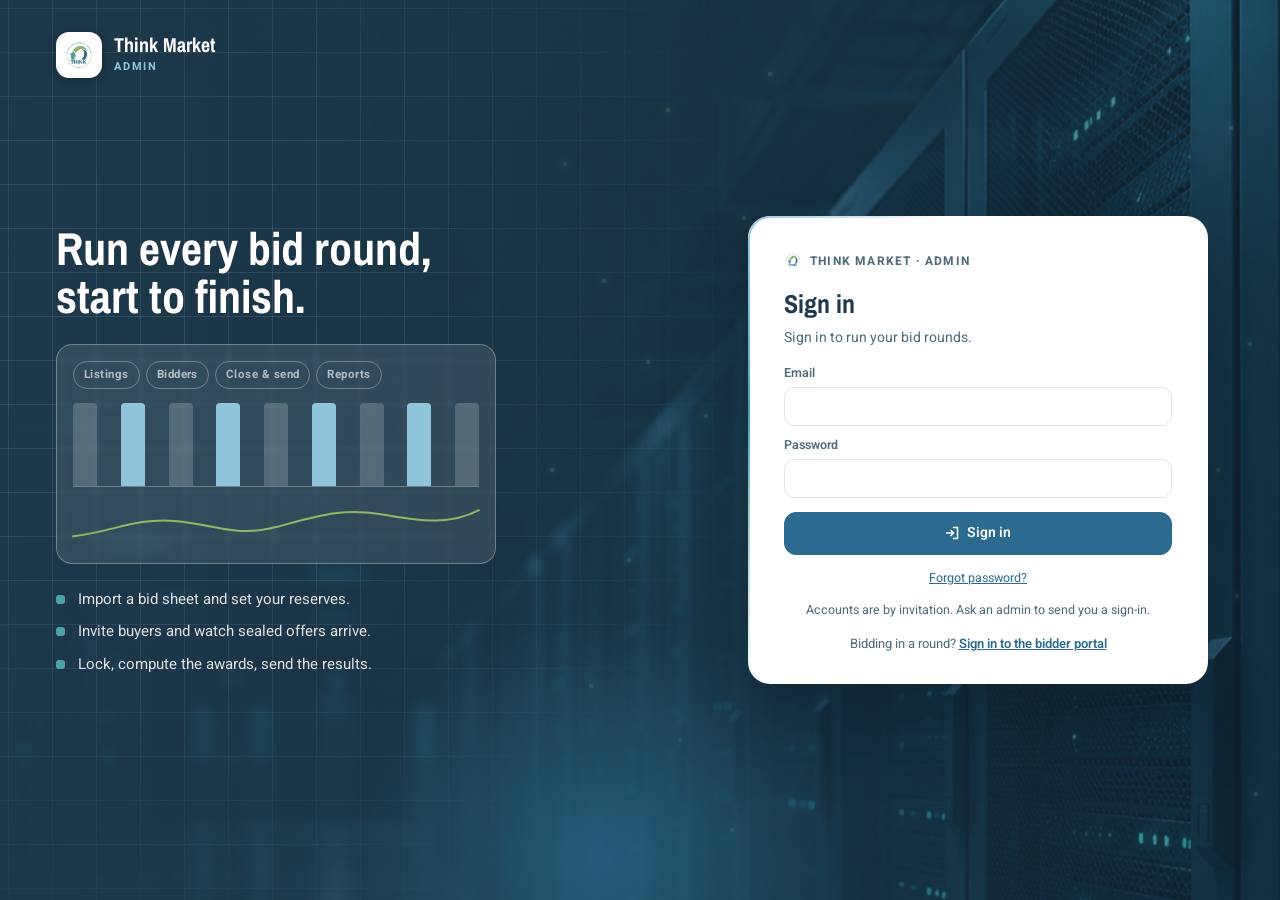
==== commit 3985d6d8: "Look B: admin top bar, photo sign-in/sign-up pages, stat cards, lot pictures Co-Authored-By: Claude " ====
--- a/index.html
+++ b/index.html
@@ -14,8 +14,8 @@
       href="https://fonts.googleapis.com/css2?family=Archivo+Narrow:wght@700&family=Heebo:wght@400;600;700&display=swap"
       rel="stylesheet"
     />
-    <script type="module" crossorigin src="./assets/showroom-CIaABenm.js"></script>
-    <link rel="stylesheet" crossorigin href="./assets/showroom-CxKMCyTD.css">
+    <script type="module" crossorigin src="./assets/showroom-C_CrhVYG.js"></script>
+    <link rel="stylesheet" crossorigin href="./assets/showroom-BMIF1M1v.css">
   </head>
   <body>
     <div id="root"></div>
--- a/assets/showroom-BMIF1M1v.css
+++ b/assets/showroom-BMIF1M1v.css
@@ -0,0 +1 @@
+.reports{--cz-1: #1b79b3;--cz-2: #e36f2c;--cz-3: #22a37a;--cz-mute: #a9bbb6;--cz-grid: #e6eeeb}.rp-head{display:flex;align-items:center;gap:14px}.rp-mark{width:44px;height:44px;flex:none}.rp-filters{display:flex;flex-wrap:wrap;align-items:center;gap:10px 14px}.rp-filters select{min-height:40px;padding:8px 12px;border-radius:12px;border:1px solid var(--hair);background:var(--card);color:var(--text);font:inherit}.rp-tiles{display:grid;grid-template-columns:repeat(2,minmax(0,1fr));gap:10px}.rp-tile{position:relative;background:var(--card);border:1px solid var(--hair);border-radius:var(--r-card);padding:14px 16px;display:flex;flex-direction:column;gap:6px;min-width:0}.rp-k{font-size:11px;font-weight:700;letter-spacing:.09em;text-transform:uppercase;color:var(--text-mute)}.rp-v{font-family:var(--sans);font-weight:700;font-size:27px;line-height:1.1;color:var(--text)}.rp-s{font-size:12.5px;color:var(--text-mute);line-height:1.35}.rp-hero{grid-column:1 / -1;background:var(--chrome);border-color:var(--chrome);color:var(--chrome-ink);padding:18px 20px}.rp-hero .rp-k,.rp-hero .rp-s{color:var(--chrome-dim)}.rp-hero .rp-v{font-size:48px;color:var(--chrome-ink)}.rp-hero .cz-spark{position:absolute;right:18px;top:18px}.rp-hero .cz-ring{stroke:var(--chrome)}@media (min-width: 760px){.rp-tiles{grid-template-columns:repeat(3,minmax(0,1fr))}.rp-hero{grid-column:span 1;grid-row:span 2;justify-content:center}}@media (min-width: 1100px){.rp-tiles{grid-template-columns:1.5fr repeat(3,minmax(0,1fr))}.rp-hero{grid-row:span 2}.rp-tile:nth-child(n+5){grid-column:span 1}}.rp-notes .panel-h{display:flex;align-items:center;gap:8px}.rp-notes ul{list-style:none;margin:0;padding:0;display:flex;flex-direction:column}.rp-notes li{display:flex;flex-wrap:wrap;gap:4px 12px;justify-content:space-between;padding:9px 0;border-top:1px solid var(--hair);line-height:1.45}.rp-notes li:first-child{border-top:0}.rp-notes .linklike{display:inline-flex;align-items:center;gap:4px;white-space:nowrap}.rp-grid{display:grid;grid-template-columns:minmax(0,1fr);gap:16px}@media (min-width: 980px){.rp-grid{grid-template-columns:repeat(2,minmax(0,1fr))}.rp-wide{grid-column:1 / -1}}.rp-chart-head{display:flex;flex-wrap:wrap;justify-content:space-between;align-items:flex-start;gap:8px 16px}.rp-chart-head .fine{margin:2px 0 0}.rp-cat{display:inline-flex;align-items:center;gap:6px}.rp-rate{display:flex;align-items:center;gap:10px;min-width:120px}.rp-rate .cz-meter{flex:1}.rp-tables>summary{cursor:pointer;list-style-position:inside}.rp-tables[open]>summary{margin-bottom:4px}.cz{position:relative;min-width:0}.cz svg{display:block;overflow:visible}.cz-grid{stroke:var(--cz-grid);stroke-width:1}.cz-cross{stroke:var(--hair-strong);stroke-width:1}.cz-tick{font-size:11px;fill:var(--text-mute);font-variant-numeric:tabular-nums}.cz-direct{font-size:12px;font-weight:700;fill:var(--text)}.cz-ring{stroke:var(--card);stroke-width:2}.cz-hit{fill:transparent;cursor:default;outline:none}.cz-hit:focus-visible{stroke:var(--primary);stroke-width:2}.cz-dim path{opacity:.35}.cz-empty{padding:28px 0;text-align:center}.cz-legend{list-style:none;margin:0;padding:0;display:flex;flex-wrap:wrap;gap:4px 14px;font-size:12.5px;color:var(--text-mute)}.cz-legend li{display:inline-flex;align-items:center;gap:6px}.cz-swatch{width:10px;height:10px;border-radius:3px;flex:none}.cz-tip{position:absolute;z-index:5;width:200px;background:var(--chrome);color:var(--chrome-ink);border-radius:10px;padding:8px 10px;font-size:12.5px;line-height:1.4;pointer-events:none;box-shadow:var(--shadow-lift)}.cz-tip-h{color:var(--chrome-dim);margin-bottom:4px;overflow-wrap:anywhere}.cz-tip-r{display:flex;align-items:center;gap:6px}.cz-tip-r span:last-child{color:var(--chrome-dim)}.cz-key{width:10px;height:3px;border-radius:2px;flex:none}.cz-bars{display:flex;flex-direction:column;gap:2px}.cz-bar-row{display:grid;grid-template-columns:minmax(56px,30%) minmax(0,1fr) auto;align-items:center;gap:10px;padding:7px 6px;border-radius:8px;outline:none}.cz-bar-row:hover,.cz-bar-row:focus-visible{background:var(--card-hover);box-shadow:inset 0 0 0 1px var(--hair)}.cz-bar-label{font-size:13px;min-width:0;overflow:hidden;text-overflow:ellipsis;white-space:nowrap}.cz-bar-track{position:relative;height:12px}.cz-bar-of,.cz-bar-fill{position:absolute;left:0;top:0;height:100%;border-radius:0 4px 4px 0;min-width:2px}.cz-bar-of{opacity:.22}.cz-bar-val{display:flex;align-items:baseline;gap:8px;font-size:13px;font-variant-numeric:tabular-nums;white-space:nowrap}.cz-bar-val span{color:var(--text-mute);font-size:12px}.cz-stack{display:flex;gap:2px;height:12px}.cz-stack span{min-width:3px}.cz-stack span:first-child{border-radius:4px 0 0 4px}.cz-stack span:last-child{border-radius:0 4px 4px 0}.cz-stack span:only-child{border-radius:4px}.cz-meter{position:relative;display:block;height:8px;border-radius:999px;overflow:hidden}.cz-meter-track{position:absolute;top:0;right:0;bottom:0;left:0;opacity:.2}.cz-meter-fill{position:absolute;left:0;top:0;bottom:0;border-radius:999px}.cz-short .cz-bar-row{grid-template-columns:52px minmax(0,1fr) auto}.fl-explain{display:flex;flex-direction:column;gap:6px}.fl-explain p{margin:0;line-height:1.5}.fl-apply{display:flex;flex-wrap:wrap;align-items:flex-end;gap:10px}.fl-apply label{display:flex;flex-direction:column;gap:4px;font-weight:600}.fl-pct{display:inline-flex;align-items:center;gap:6px}.fl-pct input{width:84px;min-height:44px;padding:8px 10px;border-radius:var(--r-input);border:1px solid var(--hair-strong);background:var(--card);color:var(--text);font-size:16px;text-align:right}.fl-pct input[aria-invalid=true]{border-color:var(--bad)}.fl-tools{display:flex;flex-wrap:wrap;gap:10px;align-items:center}.fl-tools .searchbox{flex:1 1 240px}.fl-list{list-style:none;margin:0;padding:0;display:flex;flex-direction:column;gap:10px}.fl-row{display:grid;gap:10px 16px;grid-template-columns:1fr;background:var(--card);border:1px solid var(--hair);border-radius:var(--r-card);padding:14px}.fl-row.dirty{border-color:var(--primary)}.fl-who{min-width:0}.fl-who b,.fl-who .fine{display:block;overflow-wrap:anywhere}.fl-status{display:inline-block;margin-top:4px;font-size:12px;font-weight:700;padding:2px 8px;border-radius:999px}.fl-status.active{background:var(--ok-soft, #e6f4ec);color:var(--secondary-strong)}.fl-status.disabled{background:var(--bad-soft);color:var(--bad)}.fl-controls{display:flex;flex-wrap:wrap;align-items:center;gap:12px}.fl-toggle{display:inline-flex;align-items:center;gap:8px;font-weight:600;min-height:44px}.fl-preview{margin:0;font-size:13.5px;line-height:1.45;color:var(--text-mute);overflow-wrap:anywhere}.fl-preview.off{font-style:italic}.fl-preview.bad{color:var(--bad)}.fl-row .btn{min-height:44px}@media (min-width: 880px){.fl-row{grid-template-columns:minmax(200px,1.1fr) minmax(250px,1fr) minmax(300px,1.5fr) auto;align-items:center}}.console{min-height:100vh;background:var(--background)}.side{position:fixed;inset:0 auto 0 0;width:min(280px,86vw);background:var(--chrome);color:var(--chrome-ink);display:flex;flex-direction:column;gap:10px;padding:14px 12px;z-index:60;transform:translate(-102%);transition:transform .22s ease;overflow-y:auto}.console.menu-open .side{transform:none;box-shadow:var(--shadow-lift)}.side-scrim{display:none}.console.menu-open .side-scrim{display:block;position:fixed;top:0;right:0;bottom:0;left:0;background:#00000073;z-index:55}.side-brand{display:flex;align-items:center;gap:10px;padding:4px 6px 10px;border-bottom:1px solid var(--chrome-line)}.side-name{font-family:var(--display);font-weight:700;font-size:16px}.side-sub{font-size:10.5px;letter-spacing:.12em;text-transform:uppercase;color:var(--chrome-dim)}.side-close{margin-left:auto;color:var(--chrome-ink)}.side-current{display:flex;gap:10px;align-items:center;text-align:left;background:var(--chrome-wash);border:1px solid var(--chrome-line);color:var(--chrome-ink);border-radius:12px;padding:9px 10px;cursor:pointer;min-width:0}.side-current>span{display:flex;flex-direction:column;min-width:0}.side-current.on,.side-current:hover{background:var(--primary-on-chrome)}.side-current-k{font-size:10.5px;letter-spacing:.06em;text-transform:uppercase;color:var(--chrome-dim)}.side-current-v{font-weight:600;font-size:13px;white-space:nowrap;overflow:hidden;text-overflow:ellipsis}.side-nav{display:flex;flex-direction:column;gap:12px}.side-group{display:flex;flex-direction:column;gap:2px}.side-group-h{font-size:10.5px;font-weight:700;letter-spacing:.12em;text-transform:uppercase;color:var(--chrome-dim);padding:6px 10px 4px}.side-item{display:flex;align-items:center;gap:10px;background:transparent;border:0;color:var(--chrome-dim);border-radius:10px;padding:9px 10px;font-weight:600;text-align:left;cursor:pointer;min-height:40px;transition:background var(--t),color var(--t)}.side-item:hover{background:var(--chrome-wash);color:var(--chrome-ink)}.side-item.on{background:var(--primary-on-chrome);color:var(--chrome-ink);box-shadow:inset 3px 0 0 var(--accent-on-dark)}.side-foot{margin-top:auto;display:flex;gap:10px;align-items:center;border-top:1px solid var(--chrome-line);padding:12px 6px 2px}.side-avatar{width:34px;height:34px;flex:none;border-radius:10px;background:var(--primary-on-chrome);display:grid;place-items:center;font-weight:700;font-size:13px}.side-who{min-width:0;display:flex;flex-direction:column;gap:2px}.side-who-name{font-weight:600;white-space:nowrap;overflow:hidden;text-overflow:ellipsis}.side-who-actions{display:flex;gap:10px;flex-wrap:wrap;align-items:center;font-size:12px;color:var(--chrome-dim)}.side .linklike{color:var(--chrome-dim);display:inline-flex;align-items:center;gap:4px}.side .linklike:hover{color:var(--chrome-ink)}.ellipsis{max-width:170px;overflow:hidden;text-overflow:ellipsis;white-space:nowrap}.console-main{min-width:0;display:flex;flex-direction:column;min-height:100vh}.cbar{position:sticky;top:0;z-index:40;display:flex;align-items:center;gap:10px;height:56px;padding:0 12px;background:var(--card);border-bottom:1px solid var(--hair)}.cbar-title{font-family:var(--display);font-weight:700;font-size:16px;min-width:0;white-space:nowrap;overflow:hidden;text-overflow:ellipsis;flex:1}.cbar-actions{display:flex;align-items:center;gap:8px;flex:none}.cbar .savestate{color:var(--text-mute)}.console-page{flex:1;min-width:0}.icon-round{display:inline-grid;place-items:center;width:38px;height:38px;border-radius:10px;border:1px solid var(--hair);background:var(--card);color:var(--text);cursor:pointer;position:relative;flex:none}.icon-round:hover:not(:disabled){background:var(--card-hover);border-color:var(--hair-strong)}.icon-round:disabled{opacity:.5;cursor:not-allowed}.icon-round.danger{color:var(--bad)}.side .icon-round{background:transparent;border-color:var(--chrome-line)}.chat-fab{position:fixed;right:16px;bottom:16px;width:54px;height:54px;border-radius:999px;border:0;background:var(--primary);color:var(--primary-ink);display:grid;place-items:center;box-shadow:var(--shadow-lift);cursor:pointer;z-index:50}.chat-fab:hover{background:var(--primary-hover)}@media (min-width: 960px){.console{display:grid;grid-template-columns:248px minmax(0,1fr)}.side{position:sticky;top:0;height:100vh;width:auto;transform:none;box-shadow:none}.side-close,.cbar-menu,.side-scrim{display:none!important}.cbar{padding:0 22px}}.console .office{grid-template-columns:minmax(0,1fr);min-height:0}.console .rail{position:static;height:auto;padding:12px 14px;gap:10px;min-width:0}.console .rail-nav{flex-direction:row;overflow-x:auto;min-width:0}.console .rail-item{min-width:150px}.console .rail-foot{display:none}.console .rail-extra{margin-top:0;padding-top:9px;border-top:0;border-radius:10px;margin-left:13px;position:relative;overflow:visible}.console .rail-extra:before{content:"";position:absolute;left:-9px;top:8px;bottom:8px;border-left:1px solid var(--chrome-line)}.rail-back{color:var(--chrome-dim)!important;display:inline-flex;align-items:center;gap:5px;align-self:flex-start;font-size:12.5px}.bell{position:relative}.bell-dot{position:absolute;top:-5px;right:-5px;min-width:18px;height:18px;border-radius:999px;background:var(--bad);color:#fff;font-size:10.5px;font-weight:700;display:grid;place-items:center;padding:0 4px}.bell-panel{position:absolute;right:0;top:46px;width:min(360px,calc(100vw - 24px));max-height:70vh;overflow-y:auto;background:var(--card);border:1px solid var(--hair);border-radius:var(--r-card);box-shadow:var(--shadow-lift);z-index:70}.bell-head{font-weight:700;padding:12px 14px 8px;border-bottom:1px solid var(--hair)}.bell-empty{padding:14px}.bell-item{width:100%;display:flex;gap:10px;text-align:left;background:transparent;border:0;border-bottom:1px solid var(--hair);padding:10px 14px;cursor:pointer;color:var(--text)}.bell-item:hover{background:var(--card-hover)}.bell-ic{width:28px;height:28px;border-radius:8px;flex:none;display:grid;place-items:center;background:var(--primary-soft);color:var(--primary)}.bell-email_failed .bell-ic{background:var(--bad-soft);color:var(--bad)}.bell-closing .bell-ic{background:var(--warn-soft);color:var(--warn)}.bell-signin .bell-ic{background:var(--secondary-soft);color:var(--secondary-strong)}.bell-text{display:flex;flex-direction:column;min-width:0}.bell-title{font-weight:600;font-size:13px}.page{max-width:1180px;margin:0 auto;padding:18px 16px 90px;display:flex;flex-direction:column;gap:16px}.page.narrow{max-width:720px}.page-head{display:flex;flex-wrap:wrap;gap:12px 20px;align-items:flex-end;justify-content:space-between}.kicker{font-size:11px;font-weight:700;letter-spacing:.12em;text-transform:uppercase;color:var(--text-mute)}.page-title{font-family:var(--display);font-size:26px;line-height:1.15;margin-top:2px}.page-actions{display:flex;flex-wrap:wrap;gap:8px;align-items:center}.panel{background:var(--card);border:1px solid var(--hair);border-radius:var(--r-card);padding:16px;display:flex;flex-direction:column;gap:12px;min-width:0}.panel-head{display:flex;justify-content:space-between;align-items:center;gap:10px;flex-wrap:wrap}.panel-h{font-family:var(--display);font-size:17px}.panel-k{font-size:11px;font-weight:700;letter-spacing:.12em;text-transform:uppercase;color:var(--text-mute)}.pad{padding:8px 0}.empty{padding:18px 0}.block{display:block}.nowrap{white-space:nowrap}.r{text-align:right}.tone-ok{color:var(--secondary-strong);font-weight:600}.tone-violet{color:var(--primary);font-weight:600}.okline{display:flex;align-items:center;gap:6px;color:var(--secondary-strong);font-weight:600;font-size:13.5px}.btn.danger{background:var(--bad);border-color:var(--bad);color:#fff}.linkbtn{background:transparent;border:0;color:var(--primary);font-weight:600;font-size:13px;cursor:pointer;padding:4px 6px;display:inline-flex;align-items:center;gap:4px}.linkbtn.warn{color:var(--warn)}.linkbtn.bad{color:var(--bad)}.linkbtn:disabled{opacity:.45;cursor:not-allowed}.tiles{display:grid;grid-template-columns:repeat(2,minmax(0,1fr));gap:10px}.tile{background:var(--card);border:1px solid var(--hair);border-radius:var(--r-card);padding:14px;display:flex;flex-direction:column;gap:4px;min-width:0}.tile-ic{width:32px;height:32px;border-radius:9px;display:grid;place-items:center;background:var(--primary-soft);color:var(--primary)}.tile-ok .tile-ic{background:var(--secondary-soft);color:var(--secondary-strong)}.tile-warn .tile-ic{background:var(--warn-soft);color:var(--warn)}.tile-violet .tile-ic{background:var(--accent-soft);color:var(--accent)}.tile-k{font-size:11px;font-weight:700;letter-spacing:.09em;text-transform:uppercase;color:var(--text-mute)}.tile-v{font-family:var(--display);font-size:28px;font-weight:700;line-height:1.1}.tile-ok .tile-v{color:var(--secondary-strong)}.tile-s{font-size:12px;color:var(--text-mute)}@media (min-width: 760px){.tiles{grid-template-columns:repeat(4,minmax(0,1fr))}.tiles.tiles-3{grid-template-columns:repeat(3,minmax(0,1fr))}}.dash-grid{display:grid;grid-template-columns:minmax(0,1fr);gap:16px}.dash-side{display:flex;flex-direction:column;gap:16px}@media (min-width: 1100px){.dash-grid{grid-template-columns:minmax(0,1fr) 320px}}.big-n{font-family:var(--display);font-size:30px;font-weight:700}.statusbar{display:flex;height:8px;border-radius:999px;overflow:hidden;background:var(--hair);gap:2px}.seg{min-width:6px}.seg-draft,.dot-draft{background:var(--text-mute)}.seg-open,.dot-open{background:var(--secondary)}.seg-closed,.dot-closed{background:var(--warn)}.seg-processing,.dot-processing{background:var(--accent)}.seg-complete,.dot-complete{background:var(--primary)}.status-list{display:grid;grid-template-columns:repeat(2,minmax(0,1fr));gap:6px}.status-list li{display:flex;align-items:center;gap:7px;font-size:13px;background:var(--background);border-radius:8px;padding:7px 9px}.status-list b{margin-left:auto}.dot{width:8px;height:8px;border-radius:999px;flex:none}.quick{display:grid;grid-template-columns:repeat(2,minmax(0,1fr));gap:8px}.quick button{display:flex;flex-direction:column;align-items:flex-start;gap:8px;background:var(--background);border:1px solid var(--hair);border-radius:12px;padding:12px;font-weight:600;font-size:13px;cursor:pointer;color:var(--text);text-align:left}.quick button:hover{border-color:var(--hair-strong);background:var(--card-hover)}.quick svg{color:var(--primary)}.pill{display:inline-flex;align-items:center;gap:5px;border-radius:999px;padding:2px 10px;font-size:12px;font-weight:700;white-space:nowrap}.pill:before{content:"";width:6px;height:6px;border-radius:999px;background:currentColor}.pill-draft{background:var(--background);color:var(--text-mute);border:1px solid var(--hair)}.pill-open{background:var(--secondary-soft);color:var(--secondary-strong)}.pill-closed{background:var(--warn-soft);color:var(--warn)}.pill-processing{background:var(--accent-soft);color:var(--text)}.pill-processing:before{background:var(--accent)}.pill-complete{background:var(--primary-soft);color:var(--primary)}.table-wrap{overflow-x:auto;min-width:0}.dtable{width:100%;border-collapse:collapse;font-size:13.5px}.dtable th{text-align:left;font-size:11px;font-weight:700;letter-spacing:.08em;text-transform:uppercase;color:var(--text-mute);border-bottom:1px solid var(--hair);padding:8px 10px;white-space:nowrap}.dtable td{border-bottom:1px solid var(--hair);padding:10px;vertical-align:top}.dtable tfoot td{font-weight:700;border-bottom:0}.dtable tr.muted td{opacity:.6}.dtable .r{text-align:right}.buyertable .num+.flag{margin-left:8px}.dtable td.actions{white-space:nowrap;display:table-cell}.sorth{background:transparent;border:0;padding:0;font:inherit;color:inherit;letter-spacing:inherit;text-transform:inherit;cursor:pointer;display:inline-flex;align-items:center;gap:3px}.rowlink{display:inline-flex;align-items:center;gap:8px;background:transparent;border:0;padding:0;color:var(--text);font-weight:600;text-align:left;cursor:pointer}.rowlink.static{cursor:default}.rowlink svg{color:var(--text-mute);flex:none}@media (max-width: 719px){.buyertable thead,.comparetable thead,.reporttable thead{display:none}.buyertable tr,.comparetable tr,.reporttable tr{display:block;border:1px solid var(--hair);border-radius:12px;padding:6px 10px;margin-bottom:10px;background:var(--card)}.buyertable td,.comparetable td,.reporttable td{display:flex;justify-content:space-between;gap:12px;border-bottom:1px dashed var(--hair);padding:7px 0;text-align:right;flex-wrap:wrap}.buyertable td:last-child,.comparetable td:last-child,.reporttable td:last-child{border-bottom:0}.buyertable td:before,.comparetable td:before,.reporttable td:before{content:attr(data-label);font-size:11px;font-weight:700;letter-spacing:.06em;text-transform:uppercase;color:var(--text-mute);text-align:left}.buyertable td.actions{display:flex;justify-content:flex-end;white-space:normal}.buyertable td.actions:before{display:none}}.searchbox{display:flex;align-items:center;gap:8px;background:var(--card);border:1px solid var(--hair);border-radius:12px;padding:0 12px;color:var(--text-mute)}.searchbox input{flex:1;min-width:0;border:0;background:transparent;padding:11px 0;color:var(--text);outline:none}.segtabs{display:flex;gap:4px;background:var(--card);border:1px solid var(--hair);border-radius:12px;padding:4px;overflow-x:auto;align-self:flex-start;max-width:100%}.segtabs button{background:transparent;border:0;border-radius:9px;padding:7px 14px;font-weight:600;color:var(--text-mute);cursor:pointer;white-space:nowrap}.segtabs button.on{background:var(--primary);color:var(--primary-ink)}.roundlist{display:flex;flex-direction:column;gap:8px}.roundrow{display:grid;grid-template-columns:38px minmax(0,1fr);gap:6px 12px;align-items:center;background:var(--card);border:1px solid var(--hair);border-radius:var(--r-card);padding:12px}.roundrow.current{border-color:var(--primary)}.roundrow-ic{width:38px;height:38px;border-radius:10px;display:grid;place-items:center;background:var(--background);border:1px solid var(--hair);color:var(--text-mute)}.roundrow-ic.win{color:var(--secondary-strong);background:var(--secondary-soft)}.roundrow-main{display:flex;flex-direction:column;gap:2px;min-width:0;background:transparent;border:0;padding:0;text-align:left;color:var(--text);cursor:pointer}.roundrow-main.static{cursor:default}.roundrow-name{font-weight:700;overflow-wrap:anywhere}.roundrow-meta{grid-column:1 / -1;display:flex;align-items:center;gap:8px;flex-wrap:wrap;justify-content:flex-end}.roundno{font-family:var(--mono);font-variant-numeric:tabular-nums;font-size:12px;font-weight:700;color:var(--primary);background:var(--primary-soft);border-radius:7px;padding:2px 7px}@media (min-width: 720px){.roundrow{grid-template-columns:38px minmax(0,1fr) auto}.roundrow-meta{grid-column:auto}}.delconfirm{display:inline-flex;align-items:center;gap:6px;flex-wrap:wrap;font-size:13px;font-weight:600}.bulk{padding:0}.bulk-toggle{display:flex;align-items:center;gap:10px;width:100%;background:transparent;border:0;padding:14px 16px;cursor:pointer;color:var(--text);font-weight:700;text-align:left;flex-wrap:wrap}.bulk-toggle .fine{font-weight:400;flex:1 1 160px}.bulk>.card,.bulk>.pad{margin:0 16px 16px}.formgrid{display:grid;grid-template-columns:minmax(0,1fr);gap:12px}@media (min-width: 760px){.addbuyer .formgrid{grid-template-columns:repeat(3,minmax(0,1fr))}.addbuyer .formgrid .check,.addbuyer .formgrid-actions{grid-column:1 / -1}}.formgrid-actions{display:flex;gap:8px;align-items:center;flex-wrap:wrap}.formgrid input,.formgrid select,.roundinfo-form textarea,.roundinfo-form select{width:100%}.signin-state{font-size:13px;color:var(--text-mute);display:flex;align-items:center;gap:5px}.signin-state.ok{color:var(--secondary-strong);font-weight:600}.compare-cards{display:grid;grid-template-columns:repeat(auto-fill,minmax(220px,1fr));gap:10px}.compare-card{position:relative;border:1px solid var(--hair);border-radius:12px;padding:14px;background:var(--background)}.compare-card h3{font-size:15px;padding-right:34px}.compare-card dl{display:grid;gap:6px;margin-top:10px}.compare-card dl div{display:flex;justify-content:space-between;gap:8px;font-size:13px}.compare-card dt{color:var(--text-mute)}.compare-x{position:absolute;top:8px;right:8px;width:30px;height:30px}.exports{display:flex;gap:8px;flex-wrap:wrap;align-items:center}.exports select{min-width:0;flex:1 1 220px;max-width:100%;padding:8px 10px;border-radius:var(--r-input);border:1px solid var(--hair);background:var(--card)}.lf-editor{display:flex;flex-direction:column;gap:12px}.lf-modes{display:grid;grid-template-columns:minmax(0,1fr);gap:8px}@media (min-width: 760px){.lf-modes{grid-template-columns:repeat(3,minmax(0,1fr))}}.lf-mode{display:flex;gap:10px;align-items:flex-start;border:1px solid var(--hair);border-radius:12px;padding:12px;cursor:pointer;background:var(--background)}.lf-mode.on{border-color:var(--primary);background:var(--primary-soft)}.lf-edges{display:flex;gap:8px;flex-wrap:wrap;align-items:center}.lf-edge{display:inline-flex;align-items:center;gap:4px}.lf-edge input{width:68px;padding:7px 8px;border-radius:var(--r-input);border:1px solid var(--hair);background:var(--card)}.lf-edge .icon-round{width:30px;height:30px}.lf-preview{display:flex;flex-direction:column;gap:6px}.lf-actual ul{display:flex;flex-direction:column;gap:4px}.lf-actual li{display:flex;gap:8px;font-size:13.5px}.lf-actual li span:first-child{flex:1}.guide-toc{display:grid;grid-template-columns:minmax(0,1fr);gap:4px}@media (min-width: 760px){.guide-toc{grid-template-columns:repeat(2,minmax(0,1fr))}}.guide-toc a{color:var(--primary);font-weight:600;text-decoration:none;padding:4px 0}.guide-sec ol,.guide-sec ul{padding-left:20px;display:flex;flex-direction:column;gap:6px}.guide-sec ol{list-style:decimal}.guide-sec ul{list-style:disc}.guide-sec p{line-height:1.6}.guide-faq dt{font-weight:700;margin-top:10px}.guide-faq dd{margin:4px 0 0;color:var(--text-mute);line-height:1.55}.card.rounddetails,.card.roundinfo{padding:20px 22px;margin-bottom:16px;gap:0}.rounddetails-form,.roundinfo-form{display:grid;grid-template-columns:minmax(0,1fr);gap:14px 18px;align-items:start}.rounddetails-form .field,.roundinfo-form .field{margin:0;min-width:0}.rounddetails-form input,.roundinfo-form textarea,.roundinfo-form select{width:100%;min-height:42px}.roundinfo-form textarea{resize:vertical;min-height:84px;font:inherit;padding:9px 12px;border-radius:var(--r-input);border:1px solid var(--hair);background:var(--card);color:var(--text)}.rounddetails-form>.btn,.roundinfo-form>.btn{grid-column:1 / -1;justify-self:end;margin:0;min-width:96px;justify-content:center}@media (min-width: 760px){.rounddetails-form,.roundinfo-form{grid-template-columns:minmax(0,1fr) 280px}.roundinfo-form .field:has(#round-category){order:2}.roundinfo-form .field:has(#round-notes){order:1}.roundinfo-form>.btn{order:3}}.gate-alt{text-align:center;color:var(--text-mute);font-size:13px}.gate-alt a{color:var(--primary);font-weight:600}.dash-hello .page-title{margin-top:0}.strip{display:grid;grid-template-columns:repeat(2,minmax(0,1fr));background:var(--card);border:1px solid var(--hair);border-radius:var(--r-card);overflow:hidden}.stat{display:flex;flex-direction:column;align-items:flex-start;gap:2px;padding:14px 16px;background:transparent;border:0;border-right:1px solid var(--hair);border-bottom:1px solid var(--hair);text-align:left;cursor:pointer;color:var(--text);min-width:0}.stat:nth-child(2n){border-right:0}.stat:nth-last-child(-n+2){border-bottom:0}.stat:hover{background:var(--card-hover)}.stat-v{font-family:var(--display);font-size:30px;font-weight:700;line-height:1}.stat-ok .stat-v{color:var(--secondary-strong)}.stat-warn .stat-v{color:var(--warn)}.stat-k{font-weight:700;font-size:13.5px;margin-top:6px}.stat-n{font-size:12px;color:var(--text-mute)}@media (min-width: 760px){.strip{grid-template-columns:repeat(4,minmax(0,1fr))}.stat{border-bottom:0;border-right:1px solid var(--hair);padding:18px 20px}.stat:nth-child(2n){border-right:1px solid var(--hair)}.stat:last-child{border-right:0}}.pipeline-head{display:flex;justify-content:space-between;align-items:baseline;gap:10px;margin-bottom:8px}.pipeline{display:grid;grid-template-columns:minmax(0,1fr);gap:6px;counter-reset:none}.stage{display:grid;grid-template-columns:44px minmax(0,1fr);grid-template-rows:auto auto;column-gap:10px;align-items:center;padding:10px 14px;background:var(--card);border:1px solid var(--hair);border-left:4px solid var(--hair-strong);border-radius:10px}.stage-n{grid-row:1 / 3;font-family:var(--display);font-size:24px;font-weight:700;color:var(--text-mute)}.stage-k{font-weight:700}.stage-h{font-size:12px;color:var(--text-mute)}.stage.has .stage-n{color:var(--text)}.stage-draft.has{border-left-color:var(--text-mute)}.stage-open.has{border-left-color:var(--secondary)}.stage-closed.has{border-left-color:var(--warn)}.stage-processing.has{border-left-color:var(--accent)}.stage-complete.has{border-left-color:var(--primary)}@media (min-width: 900px){.pipeline{grid-template-columns:repeat(5,minmax(0,1fr));gap:0}.stage{grid-template-columns:minmax(0,1fr);grid-template-rows:auto;border-radius:0;border-left:1px solid var(--hair);border-top:4px solid var(--hair-strong);padding:14px 16px;position:relative}.stage:first-child{border-radius:12px 0 0 12px}.stage:last-child{border-radius:0 12px 12px 0}.stage-n{grid-row:auto;font-size:28px}.stage+.stage:before{content:"";position:absolute;left:-7px;top:50%;width:12px;height:12px;background:var(--card);border-top:1px solid var(--hair);border-right:1px solid var(--hair);transform:translateY(-50%) rotate(45deg)}.stage-draft.has{border-top-color:var(--text-mute)}.stage-open.has{border-top-color:var(--secondary)}.stage-closed.has{border-top-color:var(--warn)}.stage-processing.has{border-top-color:var(--accent)}.stage-complete.has{border-top-color:var(--primary)}}.recent-list{display:flex;flex-direction:column;border:1px solid var(--hair);border-radius:var(--r-card);background:var(--card);overflow:hidden}.recent-list li+li{border-top:1px solid var(--hair)}.recent-row{width:100%;display:flex;align-items:center;gap:12px;padding:12px 14px;background:transparent;border:0;text-align:left;cursor:pointer;color:var(--text)}.recent-row:hover{background:var(--card-hover)}.recent-ic{color:var(--text-mute);flex:none}.recent-main{flex:1;min-width:0;display:flex;flex-direction:column}.recent-name{font-weight:600;white-space:nowrap;overflow:hidden;text-overflow:ellipsis}.recent-go{color:var(--text-mute);flex:none}.newround-bar{position:relative}.newround-go{height:38px}.newround-pop{position:absolute;right:0;top:46px;width:min(300px,calc(100vw - 24px));background:var(--card);border:1px solid var(--hair);border-radius:var(--r-card);box-shadow:var(--shadow-lift);padding:12px;display:flex;flex-direction:column;gap:10px;font-size:13.5px;z-index:70}.newround-btns{display:flex;gap:6px}@media (max-width: 480px){.newround-label{display:none}}.invrows{display:flex;flex-direction:column;gap:8px}.invrow{display:grid;grid-template-columns:minmax(0,1fr) 38px;gap:6px;padding:10px;border:1px solid var(--hair);border-radius:12px;background:var(--background)}.invrow input{width:100%;min-width:0;padding:9px 10px;border-radius:var(--r-input);border:1px solid var(--hair-strong);background:var(--card);color:var(--text)}.invrow input:nth-of-type(1){grid-column:1}.invrow input:nth-of-type(2),.invrow input:nth-of-type(3){grid-column:1 / -1}.invrow-x{grid-column:2;grid-row:1;width:38px;height:38px}.invrow.bad{border-color:var(--bad-soft-strong);background:var(--bad-soft)}.invrow-problem{grid-column:1 / -1;color:var(--bad);font-size:12.5px;font-weight:600}.invrow-head{display:none}@media (min-width: 760px){.invrow{grid-template-columns:minmax(0,1fr) minmax(0,1.3fr) minmax(0,1fr) 38px;padding:0;border:0;background:transparent}.invrow input:nth-of-type(1),.invrow input:nth-of-type(2),.invrow input:nth-of-type(3){grid-column:auto}.invrow-x{grid-column:auto;grid-row:auto}.invrow.bad{background:transparent}.invrow.bad input{border-color:var(--bad)}.invrow-head{display:grid;font-size:11px;font-weight:700;letter-spacing:.08em;text-transform:uppercase;color:var(--text-mute)}}.invite-tools{justify-content:flex-start!important;flex-wrap:wrap;gap:6px}.lf-sample{display:inline-flex;align-items:center;gap:4px}.lf-sample input{width:72px;padding:6px 8px;border-radius:var(--r-input);border:1px solid var(--hair-strong);background:var(--card);color:var(--text);text-align:right}.lf-all{display:flex;align-items:center;gap:10px;flex-wrap:wrap;background:var(--background);border:1px solid var(--hair);border-radius:12px;padding:10px 14px;font-weight:600}.lf-buyers td{vertical-align:middle}.switch{position:relative;display:inline-block;width:40px;height:22px;cursor:pointer}.switch input{position:absolute;opacity:0;width:100%;height:100%;margin:0;cursor:pointer}.switch span{position:absolute;top:0;right:0;bottom:0;left:0;border-radius:999px;background:var(--hair-strong);transition:background var(--t);pointer-events:none}.switch span:after{content:"";position:absolute;top:3px;left:3px;width:16px;height:16px;border-radius:999px;background:#fff;transition:transform var(--t)}.switch input:checked+span{background:var(--primary)}.switch input:checked+span:after{transform:translate(18px)}.switch input:focus-visible+span{outline:2px solid var(--primary);outline-offset:2px}.lf-round{display:flex;flex-direction:column;gap:6px;max-width:560px}.bp-auth{min-height:100vh;display:grid;grid-template-columns:minmax(0,1fr);grid-template-rows:auto 1fr;background:var(--background)}.bp-auth-art{position:relative;background:linear-gradient(160deg,var(--primary) 0%,var(--chrome) 100%);color:var(--white);padding:20px 20px 22px;display:flex;flex-direction:column;gap:10px}.bp-auth-art-brand{display:flex;align-items:center;gap:10px;font-family:var(--display);font-weight:700;font-size:17px}.bp-auth-art h2{font-family:var(--display);font-size:22px;line-height:1.2}.bp-auth-art ul{display:none;flex-direction:column;gap:10px;font-size:15px;color:#ffffffdb}.bp-auth-art li{padding-left:22px;position:relative}.bp-auth-art li:before{content:"";position:absolute;left:0;top:7px;width:9px;height:9px;border-radius:3px;background:var(--secondary)}.bp-auth-card{width:100%;max-width:440px;margin:0 auto;padding:26px 20px 40px;display:flex;flex-direction:column;gap:12px}.bp-auth-brand{display:none}.bp-auth-h{font-family:var(--display);font-size:26px}.bp-auth-p{color:var(--text-mute);font-size:14px;line-height:1.5}.bp-auth-form{display:flex;flex-direction:column;gap:12px}.bp-auth-form input{width:100%}.bp-auth-go{justify-content:center;padding:12px 16px;border-radius:12px}.bp-auth-alt{text-align:center;font-size:13px}@media (min-width: 900px){.bp-auth{grid-template-columns:minmax(0,1fr) minmax(0,1fr);grid-template-rows:auto}.bp-auth-art{padding:56px;justify-content:center;gap:22px}.bp-auth-art-brand{position:absolute;top:32px;left:56px}.bp-auth-art h2{font-size:36px;max-width:18ch}.bp-auth-art ul{display:flex}.bp-auth-card{align-self:center;padding:40px 32px}}.pw-in{position:relative;display:block}.pw-in input{padding-right:42px!important}.pw-eye{position:absolute;right:4px;top:50%;transform:translateY(-50%);width:34px;height:34px;border:0;background:transparent;color:var(--text-mute);cursor:pointer;display:grid;place-items:center}.bp{min-height:100vh;background:var(--background);display:flex;flex-direction:column;padding-bottom:72px}.bp-top{position:sticky;top:0;z-index:40;background:var(--card);border-bottom:1px solid var(--hair)}.bp-top-in{max-width:1100px;margin:0 auto;height:60px;padding:0 16px;display:flex;align-items:center;gap:18px}.bp-brand{display:flex;align-items:center;gap:10px;background:transparent;border:0;padding:0;cursor:pointer;color:var(--text);text-align:left}.bp-brand>span{display:flex;flex-direction:column}.bp-brand-name{font-family:var(--display);font-weight:700;font-size:16px;line-height:1.1}.bp-brand-sub{font-size:11.5px;color:var(--text-mute)}.bp-tabs{display:none}.bp-tab{display:inline-flex;align-items:center;gap:7px;background:transparent;border:0;color:var(--text-mute);font-weight:600;cursor:pointer;padding:0 4px}.bp-me{margin-left:auto;position:relative}.bp-me-btn{display:inline-flex;align-items:center;gap:8px;background:transparent;border:1px solid var(--hair);border-radius:999px;padding:4px 10px 4px 4px;cursor:pointer;color:var(--text)}.bp-me-name{display:none;font-weight:600;font-size:13px;max-width:160px;white-space:nowrap;overflow:hidden;text-overflow:ellipsis}.bp-avatar{width:30px;height:30px;border-radius:999px;display:grid;place-items:center;background:var(--primary);color:var(--primary-ink);font-weight:700;font-size:13px;flex:none}.bp-avatar.big{width:48px;height:48px;font-size:19px}.bp-menu{position:absolute;right:0;top:46px;width:250px;background:var(--card);border:1px solid var(--hair);border-radius:14px;box-shadow:var(--shadow-lift);padding:6px;display:flex;flex-direction:column;z-index:60}.bp-menu-who{display:flex;flex-direction:column;padding:8px 10px 10px;border-bottom:1px solid var(--hair);margin-bottom:4px;overflow-wrap:anywhere}.bp-menu-item{display:flex;align-items:center;gap:9px;background:transparent;border:0;border-radius:9px;padding:9px 10px;font-weight:600;font-size:13.5px;color:var(--text);text-decoration:none;cursor:pointer;text-align:left}.bp-menu-item:hover{background:var(--primary-soft)}.bp-menu-confirm{display:flex;align-items:center;gap:6px;padding:8px 10px;font-weight:600;font-size:13.5px}.bp-main{flex:1;width:100%;max-width:1100px;margin:0 auto}.bp-help{max-width:1100px;width:calc(100% - 32px);margin:8px auto 24px;display:flex;align-items:center;gap:10px;padding:14px 16px;border:1px dashed var(--hair-strong);border-radius:14px;color:var(--text-mute);font-size:13.5px}.bp-help a{color:var(--primary);font-weight:600;overflow-wrap:anywhere}.bp-help svg{color:var(--primary);flex:none}.bp-bottom{position:fixed;left:0;right:0;bottom:0;z-index:45;display:grid;grid-template-columns:repeat(5,minmax(0,1fr));background:var(--card);border-top:1px solid var(--hair);padding:4px 4px calc(4px + env(safe-area-inset-bottom))}.bp-bottom .bp-tab{flex-direction:column;gap:2px;padding:7px 2px;font-size:11px;border-radius:10px}.bp-bottom .bp-tab.on{color:var(--primary);background:var(--primary-soft)}@media (min-width: 820px){.bp{padding-bottom:0}.bp-bottom{display:none}.bp-tabs{display:flex;align-self:stretch;gap:22px;margin-left:18px}.bp-tabs .bp-tab{border-bottom:3px solid transparent;border-top:3px solid transparent}.bp-tabs .bp-tab:hover{color:var(--text)}.bp-tabs .bp-tab.on{color:var(--primary);border-bottom-color:var(--primary)}.bp-me-name{display:inline}}.bp-page{padding:20px 16px 28px;display:flex;flex-direction:column;gap:18px}.bp-title h1{font-family:var(--display);font-size:28px;line-height:1.15}.bp-title p{color:var(--text-mute);margin-top:4px;max-width:70ch}.bp-h2{font-family:var(--display);font-size:19px;margin-bottom:10px}.bp-h3{display:flex;align-items:center;gap:6px;font-size:15px;margin:6px 0 2px}.bp-h3.win svg{color:var(--secondary-strong)}.bp-notice{background:var(--warn-soft);color:var(--text);border-radius:12px;padding:10px 14px;font-size:13.5px}.bp-empty{display:flex;gap:14px;align-items:flex-start;background:var(--card);border:1px solid var(--hair);border-radius:16px;padding:20px}.bp-empty h2{font-size:16px;margin-bottom:4px}.bp-empty .btn{margin-top:10px}.bp-empty-ic{width:48px;height:48px;border-radius:14px;background:var(--primary-soft);color:var(--primary);display:grid;place-items:center;flex:none}.bp-hero{border-radius:18px;padding:22px 20px;background:var(--card);border:1px solid var(--hair);display:flex;flex-direction:column;gap:16px}.bp-hero.live{background:linear-gradient(135deg,var(--primary) 0%,var(--chrome) 100%);border:0;color:#fff}.bp-hero-hi{font-size:13px;font-weight:700;letter-spacing:.06em;text-transform:uppercase;opacity:.8}.bp-hero h1{font-family:var(--display);font-size:26px;line-height:1.15;margin:4px 0 6px;overflow-wrap:anywhere}.bp-hero p{opacity:.9}.bp-hero.live .bp-hero-go{background:#fff;border-color:#fff;color:var(--primary);align-self:flex-start;padding:11px 20px}@media (min-width: 760px){.bp-hero{flex-direction:row;align-items:center;justify-content:space-between;padding:28px 30px}.bp-hero.live .bp-hero-go{align-self:center}}.bp-ledger{display:flex;flex-wrap:wrap;gap:8px 28px;padding:2px 4px}.bp-ledger div{display:flex;align-items:baseline;gap:8px}.bp-ledger dt{color:var(--text-mute);font-size:13px}.bp-ledger dd{font-family:var(--display);font-weight:700;font-size:20px}.bp-cards{display:grid;grid-template-columns:minmax(0,1fr);gap:10px}@media (min-width: 680px){.bp-cards{grid-template-columns:repeat(2,minmax(0,1fr))}}@media (min-width: 1000px){.bp-cards{grid-template-columns:repeat(3,minmax(0,1fr))}}.bp-card{background:var(--card);border:1px solid var(--hair);border-radius:16px;padding:16px;display:flex;flex-direction:column;gap:6px}.bp-card-open{border-top:4px solid var(--secondary)}.bp-card-results{border-top:4px solid var(--primary)}.bp-card-closed{border-top:4px solid var(--hair-strong)}.bp-card-top{display:flex;justify-content:space-between;align-items:center;gap:8px}.bp-card-cat{display:inline-flex;align-items:center;gap:6px;font-size:12.5px;font-weight:600;color:var(--text-mute)}.bp-card h3{font-size:16px;line-height:1.3;overflow-wrap:anywhere}.bp-card-mine{font-size:13px;color:var(--text)}.bp-card-act{margin-top:auto;padding-top:6px}.tag{display:inline-block;border-radius:6px;padding:2px 8px;font-size:11.5px;font-weight:700;white-space:nowrap}.tag-open{background:var(--secondary-soft);color:var(--secondary-strong)}.tag-results{background:var(--primary-soft);color:var(--primary)}.tag-closed{background:var(--background);color:var(--text-mute);border:1px solid var(--hair)}.bp-wins{background:var(--card);border:1px solid var(--hair);border-radius:16px;overflow:hidden}.bp-wins li{display:flex;align-items:center;gap:12px;padding:12px 16px}.bp-wins li+li{border-top:1px solid var(--hair)}.bp-wins svg{color:var(--secondary-strong);flex:none}.bp-wins-main{flex:1;min-width:0;display:flex;flex-direction:column}.bp-wins-v{font-weight:700}.bp-pick{display:flex;flex-direction:column;gap:12px;background:var(--card);border:1px solid var(--hair);border-radius:16px;padding:16px}.bp-pick-step{display:flex;align-items:center;gap:10px}.bp-pick-n{width:26px;height:26px;border-radius:8px;background:var(--primary);color:var(--primary-ink);display:grid;place-items:center;font-weight:700;font-size:13px}.bp-pick-k{font-weight:700}.bp-chips{display:flex;flex-wrap:wrap;gap:8px}.bp-chip{display:inline-flex;align-items:center;gap:7px;border:1px solid var(--hair-strong);background:var(--card);border-radius:999px;padding:8px 14px;font-weight:600;cursor:pointer;color:var(--text)}.bp-chip.on{background:var(--primary);border-color:var(--primary);color:var(--primary-ink)}.bp-chip-n{font-size:11.5px;border-radius:999px;padding:0 7px;background:var(--background);color:var(--text-mute)}.bp-chip.on .bp-chip-n{background:#ffffff38;color:var(--primary-ink)}.bp-roundpick{display:grid;grid-template-columns:minmax(0,1fr);gap:8px}@media (min-width: 760px){.bp-roundpick{grid-template-columns:repeat(2,minmax(0,1fr))}}.bp-roundopt{display:flex;flex-direction:column;gap:2px;text-align:left;border:1px solid var(--hair-strong);background:var(--background);border-radius:12px;padding:12px 14px;cursor:pointer;color:var(--text)}.bp-roundopt.on{border-color:var(--primary);background:var(--primary-soft);box-shadow:inset 0 0 0 1px var(--primary)}.bp-deadline{display:flex;align-items:center;gap:10px;background:var(--warn-soft);color:var(--text);border-radius:12px;padding:11px 14px;font-size:14px}.bp-deadline svg{color:var(--warn);flex:none}.bp-switch{display:flex;gap:6px;overflow-x:auto;padding-bottom:2px}.bp-switch button{flex:none;border:1px solid var(--hair-strong);background:var(--card);border-radius:999px;padding:7px 14px;font-weight:600;cursor:pointer;color:var(--text);max-width:260px;white-space:nowrap;overflow:hidden;text-overflow:ellipsis}.bp-switch button.on{background:var(--primary);border-color:var(--primary);color:var(--primary-ink)}.bp-sumbox{display:grid;grid-template-columns:minmax(0,1fr);gap:12px;background:var(--card);border:1px solid var(--hair);border-left:5px solid var(--primary);border-radius:14px;padding:16px}.bp-sumbox>div{display:flex;flex-direction:column;gap:4px;min-width:0}.bp-sumbox-k{font-weight:700;overflow-wrap:anywhere}.bp-sumbox-v{font-family:var(--display);font-size:30px;font-weight:700;line-height:1.1}.bp-sumbox-state{align-items:flex-start}@media (min-width: 760px){.bp-sumbox{grid-template-columns:minmax(0,1fr) minmax(0,1fr)}}.bp-table{background:var(--card);border:1px solid var(--hair);border-radius:14px;padding:4px 8px}.bp-acc{display:flex;flex-direction:column;gap:10px}.bp-acc-item{background:var(--card);border:1px solid var(--hair);border-radius:16px;overflow:hidden}.bp-acc-item.open{border-color:var(--primary-soft-border);box-shadow:var(--shadow)}.bp-acc-head{width:100%;display:flex;flex-wrap:wrap;align-items:center;gap:10px;background:transparent;border:0;padding:14px 16px;cursor:pointer;text-align:left;color:var(--text)}.bp-acc-title{flex:1 1 200px;min-width:0;display:flex;flex-direction:column}.bp-acc-sum{display:flex;gap:6px;flex-wrap:wrap}.bp-acc-body{padding:0 16px 16px;display:flex;flex-direction:column;gap:8px}.bp-profile{display:grid;grid-template-columns:minmax(0,1fr);gap:14px;align-items:start}@media (min-width: 860px){.bp-profile{grid-template-columns:320px minmax(0,1fr)}}.bp-profile-side{display:flex;flex-direction:column;gap:14px}.bp-box{background:var(--card);border:1px solid var(--hair);border-radius:16px;padding:18px;display:flex;flex-direction:column;gap:10px;min-width:0}.bp-box-h{font-size:16px}.bp-id{flex-direction:row;align-items:center;gap:14px;overflow-wrap:anywhere}.round-notes{background:var(--background);border:1px solid var(--hair);border-left:3px solid var(--accent);border-radius:10px;padding:10px 12px}.round-notes-k{font-size:11px;font-weight:700;letter-spacing:.08em;text-transform:uppercase;color:var(--text-mute)}.round-notes p{white-space:pre-line;margin-top:4px;line-height:1.5}.store-embedded .store{padding-left:0;padding-right:0}.bp .tray{bottom:72px}@media (min-width: 820px){.bp .tray{bottom:0}}@media (max-width: 719px){.bp .dtable thead{display:none}.bp .dtable tbody tr{display:block;border-bottom:1px solid var(--hair);padding:6px 2px}.bp .dtable tbody tr:last-child{border-bottom:0}.bp .dtable tbody td{display:flex;justify-content:space-between;gap:12px;border-bottom:0;padding:4px 0;text-align:right}.bp .dtable tbody td:before{content:attr(data-label);font-size:11px;font-weight:700;letter-spacing:.06em;text-transform:uppercase;color:var(--text-mute);text-align:left;flex:none}.bp .dtable tbody td[data-label=Part]{flex-direction:column;text-align:left}.bp .dtable tfoot tr{display:flex;justify-content:space-between;padding:4px 2px}.bp .dtable tfoot td{padding:4px 0}.bp .dtable .num{overflow-wrap:anywhere}}.tour{position:fixed;top:0;right:0;bottom:0;left:0;z-index:200;background:#0810166b}.tour-ring{position:fixed;border-radius:12px;box-shadow:0 0 0 3px var(--accent),0 0 0 9999px #0810162e;pointer-events:none;transition:all .25s ease}.tour-card{position:fixed;left:50%;top:50%;transform:translate(-50%,-50%);width:min(440px,calc(100vw - 32px));background:var(--card);color:var(--text);border:1px solid var(--hair);border-radius:16px;box-shadow:var(--shadow-lift);padding:16px;display:flex;flex-direction:column;gap:8px}.tour-top{display:flex;justify-content:space-between;align-items:center}.tour-count{font-size:11.5px;font-weight:700;letter-spacing:.08em;text-transform:uppercase;color:var(--text-mute)}.tour-skip{background:transparent;border:0;color:var(--text-mute);cursor:pointer;display:inline-flex;align-items:center;gap:4px;font-weight:600;font-size:13px}.tour-h{font-family:var(--display);font-size:19px}.tour-p{line-height:1.5;font-size:14px}.tour-dots{display:flex;gap:5px}.tour-dots span{width:7px;height:7px;border-radius:999px;background:var(--hair-strong)}.tour-dots span.done{background:var(--accent)}.tour-dots span.on{background:var(--primary);width:18px}.tour-actions{display:flex;justify-content:flex-end;gap:8px}:root{--primary: #2c6b8f;--primary-hover: #21536e;--primary-ink: #ffffff;--primary-soft: #e4edf1;--accent: #4fa3a8;--accent-soft: #e4f2f2;--accent-on-dark: #8fc4da;--secondary: #93b566;--secondary-soft: #eef5e4;--secondary-soft-border: #d6e6c4;--secondary-ink: #1e3a4c;--secondary-strong: #4c7a2e;--background: #f4f8f2;--card: #ffffff;--white: #ffffff;--text: #1e3a4c;--text-mute: #4d6b7a;--chrome: var(--text);--chrome-ink: var(--white);--chrome-dim: rgba(255, 255, 255, .62);--chrome-line: rgba(255, 255, 255, .3);--chrome-wash: rgba(255, 255, 255, .1);--chrome-wash-strong: rgba(255, 255, 255, .18);--primary-on-chrome: rgba(44, 107, 143, .32);--hair: #dbe6e2;--hair-strong: #c3d3ce;--card-hover: #fafbfc;--accent-soft-border: #c7e2e2;--primary-soft-border: #cfdde2;--warn: #8a5a12;--warn-soft: #f6ead2;--bad: #a83a2c;--bad-soft: #f8e1dd;--bad-soft-strong: #efc9c2;--err-bg: #fbeeec;--err-text: #7a2a1f;--selected: #17384a;--r-card: 14px;--r-input: 10px;--sans: "Heebo", system-ui, -apple-system, "Segoe UI", sans-serif;--display: "Archivo Narrow", system-ui, -apple-system, "Segoe UI", sans-serif;--mono: var(--sans);--shadow: 0 1px 2px rgba(20, 24, 31, .05), 0 6px 18px rgba(20, 24, 31, .06);--shadow-lift: 0 2px 4px rgba(20, 24, 31, .06), 0 14px 30px rgba(20, 24, 31, .12);--t: .2s ease}*{box-sizing:border-box}html,body{margin:0;background:var(--background);color:var(--text);font:14px/1.5 var(--sans);-webkit-font-smoothing:antialiased}#root{min-height:100vh}h1,h2,h3,p,dl,dd,ul,ol{margin:0}ul,ol{padding:0;list-style:none}button,input,select{font:inherit;color:inherit}:focus-visible{outline:2px solid var(--primary);outline-offset:2px}.num{font-family:var(--mono);font-variant-numeric:tabular-nums}.shell{min-height:100vh;display:flex;flex-direction:column}.topbar{background:var(--chrome);color:var(--chrome-ink);display:flex;align-items:center;gap:16px;padding:0 20px;height:56px;position:sticky;top:0;z-index:30}.brand{display:flex;align-items:center;gap:10px;min-width:0;flex:1}.brand-logo{height:22px;width:auto;flex:none;display:block}.brand-name{font-family:var(--display);font-weight:700;letter-spacing:.01em;white-space:nowrap;color:var(--chrome-ink)}.brand-round{color:var(--chrome-dim);font-size:13px;white-space:nowrap;overflow:hidden;text-overflow:ellipsis;display:flex;align-items:center;gap:8px}.brand-status{border:1px solid var(--chrome-line);border-radius:999px;padding:1px 9px;font-size:12px;color:var(--chrome-ink)}.tabs{display:flex;background:var(--chrome-wash);border-radius:999px;padding:3px}.tab{background:transparent;border:0;color:var(--chrome-dim);padding:6px 18px;border-radius:999px;font-weight:600;cursor:pointer;transition:background var(--t),color var(--t)}.tab:hover{color:var(--chrome-ink)}.tab.on{background:var(--primary);color:var(--primary-ink);box-shadow:inset 0 0 0 1px var(--chrome-line)}.demo-btn{display:inline-flex;align-items:center;gap:6px;background:transparent;border:1px dashed var(--chrome-line);color:var(--chrome-ink);border-radius:999px;padding:5px 12px;font-size:13px;cursor:pointer;transition:background var(--t)}.demo-btn:hover,.demo-btn.on{background:var(--chrome-wash)}.stage{flex:1;min-width:0}.btn{display:inline-flex;align-items:center;gap:6px;border-radius:999px;border:1px solid var(--hair);background:var(--card);color:var(--text);padding:8px 16px;font-weight:600;line-height:1.2;cursor:pointer;white-space:nowrap;transition:background var(--t),border-color var(--t),color var(--t),transform var(--t)}.btn:hover:not(:disabled){border-color:var(--hair-strong);background:var(--card-hover)}.spinner{display:inline-block;width:13px;height:13px;flex:none;border-radius:999px;border:2px solid currentColor;border-top-color:transparent;animation:spin .6s linear infinite}@keyframes spin{to{transform:rotate(360deg)}}@media (prefers-reduced-motion: reduce){.spinner{border-top-color:currentColor;opacity:.55}}.brand-loader{display:flex;flex-direction:column;align-items:center;justify-content:center;gap:10px;width:100%;padding:32px 0}.brand-loader-mark{display:block;width:72px;height:72px;flex:none;border-radius:999px;isolation:isolate;overflow:hidden}@media (min-width: 768px){.brand-loader-mark{width:88px;height:88px}}.brand-loader-media{display:block;width:100%;height:100%;object-fit:contain;opacity:.95;animation:brand-loader-in .2s ease-out both}video.brand-loader-media{mix-blend-mode:multiply}.brand-loader-label{margin:0;text-align:center}@keyframes brand-loader-in{0%{opacity:0}}@media (prefers-reduced-motion: reduce){.brand-loader-media{animation:none}}.sr-only{position:absolute;width:1px;height:1px;padding:0;margin:-1px;overflow:hidden;clip:rect(0,0,0,0);white-space:nowrap;border:0}.screen-in{animation:screen-in .22s ease-out both}@keyframes screen-in{0%{opacity:0;transform:translateY(4px)}}.btn:active:not(:disabled){transform:translateY(1px)}.btn:disabled{opacity:.5;cursor:not-allowed}.btn.primary{background:var(--primary);border-color:var(--primary);color:var(--primary-ink)}.btn.primary:hover:not(:disabled){background:var(--primary-hover);border-color:var(--primary-hover)}.btn.secondary{background:var(--chrome);border-color:var(--chrome);color:var(--chrome-ink)}.btn.secondary:hover:not(:disabled){background:var(--selected);border-color:var(--selected)}.btn.ghost{background:transparent;border-color:transparent;color:var(--text-mute)}.btn.ghost:hover:not(:disabled){background:var(--primary-soft);color:var(--text);border-color:transparent}.btn.small{padding:5px 11px;font-size:13px}.icon-btn{background:transparent;border:0;border-radius:999px;padding:6px;cursor:pointer;color:var(--text-mute);display:inline-flex}.icon-btn:hover{background:var(--primary-soft);color:var(--text)}.linklike{background:none;border:0;padding:0;color:var(--primary);text-decoration:underline;text-underline-offset:2px;cursor:pointer;font-weight:600;display:inline-flex;align-items:center;gap:4px}.linklike:hover{color:var(--primary-hover)}input,select{border:1px solid var(--hair);border-radius:var(--r-input);background:var(--card);padding:8px 10px;min-height:38px;transition:border-color var(--t),box-shadow var(--t)}input:hover,select:hover{border-color:var(--hair-strong)}input:focus,select:focus{outline:none;border-color:var(--primary);box-shadow:0 0 0 3px #2c6b8f38}input:disabled{background:var(--background);color:var(--text-mute);cursor:not-allowed}input[type=checkbox]{min-height:0;width:16px;height:16px;accent-color:var(--primary);margin:0}.money-in{position:relative;display:inline-flex;align-items:center;width:100%}.money-in:before{content:"$";position:absolute;left:10px;color:var(--text-mute);font-family:var(--mono);pointer-events:none}.money-in input{padding-left:22px;width:100%;font-family:var(--mono)}.money-in em{position:absolute;right:10px;font-style:normal;color:var(--text-mute);font-size:12px;pointer-events:none}.field{display:flex;flex-direction:column;gap:4px;margin-bottom:10px}.field label{font-size:12.5px;font-weight:600;color:var(--text-mute)}.field-hint{font-size:12px;color:var(--text-mute)}.check{display:inline-flex;align-items:center;gap:8px;cursor:pointer;font-weight:500}.row{display:flex;flex-wrap:wrap;gap:8px;align-items:center}.fine{font-size:12.5px;color:var(--text-mute);line-height:1.45}.err{display:flex;align-items:flex-start;gap:8px;background:var(--err-bg);color:var(--err-text);border:1px solid var(--bad-soft-strong);border-radius:var(--r-input);padding:10px 12px;margin:10px 0;line-height:1.45}.err svg{flex:none;margin-top:1px}.err span{flex:1}.err-x{background:none;border:0;color:inherit;text-decoration:underline;cursor:pointer;font-size:12.5px;padding:0}.note{border-radius:var(--r-input);padding:10px 14px;margin:10px 0;line-height:1.5;border:1px solid var(--hair);background:var(--card)}.note-sand{background:var(--accent-soft);border-color:var(--accent-soft-border)}.note-navy{background:var(--primary-soft);border-color:var(--primary-soft-border)}.simtag{display:inline-block;border:1px dashed var(--hair-strong);color:var(--text-mute);border-radius:999px;padding:1px 8px;font-size:11.5px;line-height:1.5;white-space:nowrap}.simtag.inline{margin-left:6px;vertical-align:middle}.flag{display:inline-block;border-radius:999px;padding:1px 8px;font-size:11.5px;font-weight:600;margin-right:4px;line-height:1.6}.flag-warn{background:var(--warn-soft);color:var(--warn)}.flag-bad{background:var(--bad-soft);color:var(--bad)}.flag-ok{background:var(--secondary);color:var(--secondary-ink)}.mailframe{width:100%;min-height:440px;border:1px solid var(--hair);border-radius:var(--r-input);background:var(--card)}.grid{display:grid;grid-template-columns:repeat(auto-fill,minmax(290px,1fr));gap:18px;align-items:start}.card{background:var(--card);border:1px solid var(--hair);border-radius:var(--r-card);box-shadow:var(--shadow);display:flex;flex-direction:column;min-width:0;transition:transform var(--t),box-shadow var(--t),border-color var(--t),opacity var(--t)}.card.pad{padding:18px 20px;gap:12px}.card-h{font-size:15px;font-weight:700;display:flex;align-items:center;gap:6px}.listing{overflow:hidden}.listing:hover{transform:translateY(-3px);box-shadow:var(--shadow-lift)}.listing.in-offer{border-color:var(--accent);box-shadow:0 0 0 1px var(--accent),var(--shadow)}.card-body{padding:14px 16px 6px;display:flex;flex-direction:column;gap:6px}.pn{font-family:var(--mono);font-weight:600;font-size:13.5px;letter-spacing:.01em}.desc{color:var(--text-mute);font-size:13px;line-height:1.45}.desc-s{color:var(--text-mute);font-size:12px}.specs{display:flex;flex-wrap:wrap;gap:4px 18px;margin-top:4px}.specs dt{font-size:11.5px;color:var(--text-mute)}.specs dd{font-size:13px}.flags{display:flex;flex-wrap:wrap;gap:4px;margin-top:4px}.card-foot{padding:10px 16px 14px;margin-top:auto}.plate{position:relative;padding:16px 16px 14px;display:flex;flex-direction:column;gap:8px;min-height:168px;border-bottom:1px solid rgba(20,24,31,.06);transition:filter var(--t),opacity var(--t)}.plate-muted{filter:saturate(.25);opacity:.75}.plate-corner{position:absolute;top:10px;left:12px;z-index:2}.plate-top{display:flex;justify-content:space-between;align-items:center;gap:8px;padding-left:0}.plate-mfg{font-weight:700;font-size:13px;letter-spacing:.02em}.plate-cond{background:var(--chip);border-radius:999px;padding:2px 9px;font-size:11.5px;font-weight:600}.plate-cap{display:flex;align-items:baseline;gap:6px;line-height:1;margin:8px 0 2px}.plate-cap-n{font-family:var(--display);font-size:54px;font-weight:700;letter-spacing:-.03em;font-variant-numeric:tabular-nums}.plate-cap-u,.plate-cap-unknown{font-family:var(--display);font-size:22px;font-weight:700}.plate-bottom{display:flex;justify-content:space-between;align-items:center;margin-top:auto}.plate-chip{background:var(--chip);border-radius:6px;padding:2px 8px;font-family:var(--mono);font-size:12px;font-weight:600}.plate-qty{font-family:var(--mono);font-size:13px;font-weight:500}.plate-slot{margin-top:6px}@media (max-width: 720px){.topbar{padding:0 12px;gap:8px}.brand-logo{height:18px}.brand-round{display:none}.tab{padding:6px 12px}.demo-btn span{display:none}.btn,.tab,.linklike,.icon-btn{min-height:44px}.btn.small{min-height:44px;padding:12px 14px}.demo-btn{min-height:44px;min-width:44px;padding:10px 12px;justify-content:center}.linklike{display:inline-flex;align-items:center;padding:10px 2px}.icon-btn{min-width:44px;justify-content:center}}@media (prefers-reduced-motion: reduce){*,*:before,*:after{transition:none!important;animation:none!important}}.plate-cap-n.plate-cap-generic{font-size:38px;letter-spacing:.02em}.linelist{display:flex;flex-direction:column;gap:22px}.cathead{font-family:var(--display);font-size:22px;font-weight:700;margin:0 0 8px;display:flex;align-items:baseline;gap:10px}.cathead-n{font-family:var(--sans);font-size:13px;font-weight:500;color:var(--text-mute)}.lrows{background:var(--card);border:1px solid var(--hair);border-radius:var(--r-card);box-shadow:var(--shadow);overflow:hidden}.lrow{display:grid;grid-template-columns:minmax(0,1fr) minmax(280px,340px);gap:14px 20px;align-items:center;padding:14px 18px;border-top:1px solid var(--hair);transition:background var(--t)}.lrow:first-child{border-top:0}.lrow.admin{grid-template-columns:auto minmax(0,1fr) 64px minmax(220px,280px) auto}.lrow.in-offer{background:var(--secondary-soft);box-shadow:inset 3px 0 0 var(--secondary)}.lrow.selected{background:var(--primary-soft)}.lrow.excluded .lrow-info{opacity:.55}.lrow-info{min-width:0}.lrow-info .pn{font-weight:700;font-size:15px;overflow-wrap:anywhere;display:flex;align-items:center;gap:8px;flex-wrap:wrap}.lrow-info .desc{margin:2px 0 6px;font-size:13px;color:var(--text-mute);overflow-wrap:anywhere}.lmeta{display:flex;flex-wrap:wrap;gap:6px;align-items:center}.lmeta-chip{font-size:11.5px;font-weight:600;padding:2px 8px;border-radius:999px;background:var(--accent-soft);border:1px solid var(--accent-soft-border);color:var(--text)}.lmeta-qty{font-size:12.5px;font-weight:700;color:var(--text)}.lrow-health{display:block;margin-top:4px}.lrow-info .flags{margin-top:6px}.lrow-bid .offer-form.inline .offer-fields{display:grid;grid-template-columns:1.4fr 1fr;gap:8px}.lrow-bid .offer-status,.lrow-bid .offer-err{margin-top:4px}.lrow-bid .reserve{display:grid;grid-template-columns:auto 1fr;gap:2px 10px;align-items:center;font-size:12px}.lrow-bid .reserve .reserve-ext{grid-column:1 / -1;font-size:11.5px;color:var(--text-mute)}.lrow-offers{display:flex;flex-direction:column;align-items:center;font-size:15px;font-weight:700}.lrow-sel input{width:18px;height:18px}@media (max-width: 760px){.lrow,.lrow.admin{grid-template-columns:1fr;gap:10px;padding:14px}.lrow.admin{grid-template-columns:auto 1fr}.lrow.admin .lrow-offers{flex-direction:row;gap:6px;justify-content:flex-start}.lrow.admin .lrow-offers,.lrow.admin .lrow-bid,.lrow.admin .lrow-act{grid-column:1 / -1}}.store{max-width:1440px;margin:0 auto;padding:22px 24px 140px}.store-head{margin-bottom:18px}.store-head-row{display:flex;justify-content:space-between;align-items:flex-start;gap:20px;flex-wrap:wrap;margin-bottom:12px}.store-kicker{font-size:12px;font-weight:700;color:var(--primary);margin-bottom:4px}.store-title{font-family:var(--display);font-size:30px;font-weight:700;letter-spacing:-.02em;line-height:1.1}.store-who{margin-top:8px;color:var(--text-mute)}.closing{display:flex;align-items:center;gap:12px;background:var(--card);border:1px solid var(--hair);border-radius:var(--r-card);padding:12px 16px;box-shadow:var(--shadow);min-width:240px}.closing svg{color:var(--accent)}.closing.is-closed svg{color:var(--bad)}.closing-k{font-size:12px;color:var(--text-mute)}.closing-v{font-family:var(--mono);font-size:22px;font-weight:600;line-height:1.1}.closing-s{font-size:12px;color:var(--text-mute)}.store-empty{background:var(--card);border:1px solid var(--hair);border-radius:var(--r-card);padding:40px;max-width:560px;margin:40px auto;display:flex;flex-direction:column;gap:12px;align-items:flex-start}.store-empty h1{font-family:var(--display);font-size:24px;font-weight:700}.steps{display:flex;flex-wrap:wrap;gap:10px;list-style:none;margin:0 0 18px;padding:0}.steps .step{flex:1 1 220px;display:flex;align-items:flex-start;gap:10px;background:var(--card);border:1px solid var(--hair);border-radius:var(--r-card);padding:10px 13px}.steps .step.on{border-color:var(--primary);box-shadow:var(--shadow)}.steps .step.done{background:var(--secondary-soft);border-color:var(--secondary-soft-border)}.step-n{flex:none;display:inline-flex;align-items:center;justify-content:center;width:22px;height:22px;border-radius:999px;border:1px solid var(--hair-strong);font-size:12px;font-weight:700;color:var(--text-mute)}.steps .step.on .step-n{background:var(--primary);border-color:var(--primary);color:var(--primary-ink)}.steps .step.done .step-n{background:var(--secondary);border-color:var(--secondary);color:var(--secondary-ink)}.step-body{display:flex;flex-direction:column;min-width:0}.step-label{font-weight:700}.step-hint{font-size:12.5px;color:var(--text-mute);line-height:1.4}.steps .step-note{flex-basis:100%;background:var(--primary-soft);border-color:var(--primary-soft-border);font-size:13px;font-weight:600}.filters-bar{display:flex;align-items:center;gap:10px;flex-wrap:wrap;margin-bottom:10px}.filters{display:flex;flex-wrap:wrap;gap:8px;align-items:center;background:var(--card);border:1px solid var(--hair);border-radius:var(--r-card);padding:10px 12px;margin-bottom:18px}.filters[hidden]{display:none}.filters select{min-height:36px;padding:6px 10px;border-radius:999px;font-size:13px}.search{display:flex;align-items:center;gap:6px;flex:1 1 220px;min-width:180px;border:1px solid var(--hair);border-radius:999px;padding:0 12px;min-height:36px;background:var(--card)}.search input{border:0;padding:0;flex:1;min-height:0;background:transparent}.search input:focus{box-shadow:none}.search svg{color:var(--accent);flex:none}.filters .check{font-size:13px;padding:0 6px}.filters-count{margin-left:auto;color:var(--text-mute);font-size:13px;white-space:nowrap}.grid-empty{padding:60px 20px;text-align:center;color:var(--text-mute);background:var(--card);border:1px dashed var(--hair);border-radius:var(--r-card)}.offer-cta{width:100%;justify-content:center}.offer-form{display:flex;flex-direction:column;gap:8px}.offer-fields{display:grid;grid-template-columns:1fr 96px;gap:8px}.offer-fields label{display:flex;flex-direction:column;gap:3px;font-size:12px;color:var(--text-mute);font-weight:600}.offer-fields input{width:100%;font-family:var(--mono)}.offer-actions{display:flex;gap:6px;flex-wrap:wrap}.offer-err{color:var(--bad);font-size:12.5px;padding:0 16px 6px}.offer-line{display:flex;flex-wrap:wrap;align-items:center;gap:4px 10px;font-size:13px}.offer-tag{font-weight:700;color:var(--primary);font-size:12px;width:100%}.offer-btns{margin-left:auto;display:inline-flex;gap:2px;align-items:center}.offer-hint{font-size:12px;color:var(--text-mute);padding:0 6px}.offer-none{color:var(--text-mute);font-size:13px}.tray{position:fixed;left:50%;transform:translate(-50%);width:min(1392px,calc(100vw - 48px));bottom:24px;z-index:25;background:var(--chrome);color:var(--chrome-ink);border-radius:var(--r-card);box-shadow:0 10px 30px #14181f4d;padding:12px 18px;display:flex;align-items:center;gap:16px}.tray>:last-child{margin-left:auto}.tray-icon{position:relative;color:var(--accent)}.tray-count{position:absolute;top:-8px;right:-10px;background:var(--primary);color:var(--primary-ink);border-radius:999px;min-width:18px;height:18px;font-size:11px;font-weight:700;display:inline-flex;align-items:center;justify-content:center;padding:0 5px;font-family:var(--mono);animation:bump .2s ease}@keyframes bump{0%{transform:scale(1)}50%{transform:scale(1.35)}to{transform:scale(1)}}.tray-nums{display:flex;flex-direction:column;font-size:12.5px;color:var(--chrome-dim);line-height:1.35;flex:1}.tray-nums b{color:var(--chrome-ink);font-family:var(--mono);font-weight:600}.tray-total{font-family:var(--mono);font-size:18px;font-weight:600;color:var(--chrome-ink)}.tray-closed{font-weight:600;color:var(--chrome-dim)}.tray-hint{flex:1;font-size:13px;font-weight:600;color:var(--chrome-ink);line-height:1.4}.note-more{display:block;margin-top:8px;line-height:1.55}.checkout{max-width:900px}.checkout.narrow{max-width:620px}.checkout .back{margin-bottom:14px}.checkout .card{margin:16px 0}.lede{color:var(--text-mute);margin-top:8px;max-width:64ch;line-height:1.55}.scroll-x{overflow-x:auto}.offer-table{width:100%;border-collapse:collapse;min-width:520px}.offer-table th,.offer-table td{padding:9px 10px;border-bottom:1px solid var(--hair);text-align:left;vertical-align:top}.offer-table th{font-size:12px;color:var(--text-mute);font-weight:600}.offer-table .r{text-align:right}.offer-table tfoot td{font-weight:700;border-bottom:0;border-top:2px solid var(--text)}.terms{background:var(--card);border:1px solid var(--hair);border-radius:var(--r-card);padding:18px 20px;margin:16px 0}.terms ul{list-style:disc;padding-left:20px;margin-top:8px;color:var(--text-mute);line-height:1.6}.agree{display:flex;gap:10px;align-items:flex-start;background:var(--accent-soft);border:1px solid var(--accent-soft-border);border-radius:var(--r-input);padding:12px 14px;cursor:pointer;line-height:1.45}.agree input{margin-top:3px}.actions{display:flex;flex-wrap:wrap;gap:10px;margin:18px 0 8px}.receipt{background:var(--card);border:1px solid var(--hair);border-radius:var(--r-card);padding:28px 24px;display:flex;flex-direction:column;gap:8px;align-items:flex-start}.receipt svg{color:var(--accent)}.receipt-k{font-size:12px;font-weight:700;color:var(--text-mute)}.receipt-ref{font-family:var(--display);font-size:30px;font-weight:700;letter-spacing:.02em;word-break:break-all}.inbox{margin-top:36px;background:var(--card);border:1px solid var(--hair);border-radius:var(--r-card);padding:16px 18px}.inbox-head{display:flex;flex-wrap:wrap;align-items:center;gap:10px}.inbox-head .btn{margin-left:auto}.inbox-to{font-family:var(--mono);color:var(--text-mute);font-size:12.5px}.inbox-empty{color:var(--text-mute);margin-top:10px}.inbox-body{display:grid;grid-template-columns:minmax(240px,1fr) minmax(0,2fr);gap:14px;margin-top:12px}.inbox-list{display:flex;flex-direction:column;gap:6px}.inbox-item{width:100%;text-align:left;background:var(--background);border:1px solid transparent;border-radius:var(--r-input);padding:8px 10px;display:flex;flex-direction:column;gap:2px;cursor:pointer;transition:border-color var(--t),background var(--t)}.inbox-item:hover{background:var(--primary-soft)}.inbox-item.on{border-color:var(--accent);background:var(--accent-soft)}.inbox-kind{font-size:11px;font-weight:700;color:var(--primary);text-transform:capitalize}.inbox-subj{font-weight:600;font-size:13px}.inbox-when{font-size:12px;color:var(--text-mute)}@media (max-width: 720px){.store{padding:16px 16px 150px}.store-title{font-size:24px}.filters{position:static}.filters select{flex:1 1 45%}.tray{left:12px;bottom:12px;width:calc(100vw - 24px);transform:none;padding:10px 12px;gap:12px}.tray-total{font-size:16px}.inbox-body{grid-template-columns:1fr}.offer-fields{grid-template-columns:1fr 88px}}.store-page{padding-bottom:0}.store-top-in{max-width:1440px}.offer-form.inline{width:100%}.offer-form.inline .offer-fields input{font-size:16px}.offer-status{margin:6px 0 0;font-size:12.5px;color:var(--text-mute);display:flex;align-items:center;gap:5px;min-height:18px}.offer-status svg{color:var(--secondary-strong)}.offer-status.flash{color:var(--secondary-strong);font-weight:600}.agree{transition:background var(--t),border-color var(--t)}.agree.on{background:var(--secondary-soft);border-color:var(--secondary-soft-border)}.agree input{width:20px;height:20px;flex:none}.letter-modal{position:fixed;top:0;right:0;bottom:0;left:0;z-index:60;background:#141e288c;display:flex;align-items:flex-start;justify-content:center;padding:32px 16px;overflow-y:auto;animation:letter-fade .18s ease-out}.letter-modal-card{background:var(--card);border-radius:var(--r-card);box-shadow:var(--shadow-lift);width:min(720px,100%);padding:22px 22px 18px;display:flex;flex-direction:column;gap:14px;animation:letter-rise .22s ease-out}.letter-modal-head{display:flex;gap:12px;align-items:flex-start}.letter-modal-head>svg{color:var(--secondary-strong);flex:none}.letter-modal-head h2{font-family:var(--display);font-size:22px;margin:0 0 2px}.letter-modal-head p{margin:2px 0}.letter-modal .mailframe{min-height:420px}.letter-modal-actions{display:flex;justify-content:flex-end}@keyframes letter-fade{0%{opacity:0}}@keyframes letter-rise{0%{transform:translateY(14px);opacity:0}}@media (prefers-reduced-motion: reduce){.letter-modal,.letter-modal-card{animation:none}}.card.listing .pn,.offer-table .pn{overflow-wrap:anywhere}.office{display:grid;grid-template-columns:232px minmax(0,1fr);min-height:calc(100vh - 56px)}.rail{background:var(--chrome);color:var(--chrome-ink);padding:20px 14px;display:flex;flex-direction:column;gap:18px;position:sticky;top:56px;height:calc(100vh - 56px)}.rail-round{padding:0 6px}.rail-status{display:inline-block;border:1px solid var(--accent-on-dark);color:var(--accent-on-dark);border-radius:999px;padding:1px 9px;font-size:12px;font-weight:700;margin-bottom:8px}.rail-name{font-weight:700;line-height:1.3}.rail-close{font-size:12.5px;color:var(--chrome-dim);margin-top:4px;font-family:var(--mono)}.rail-nav{display:flex;flex-direction:column;gap:4px}.rail-item{display:grid;grid-template-columns:20px 1fr;grid-template-rows:auto auto;column-gap:10px;align-items:center;text-align:left;background:transparent;border:0;color:var(--chrome-dim);border-radius:10px;padding:9px 10px;cursor:pointer;transition:background var(--t),color var(--t)}.rail-step{grid-row:1 / 3;display:inline-flex;align-items:center;justify-content:center;width:20px;height:20px;border-radius:999px;border:1px solid var(--chrome-line);font-size:11px;font-weight:700;line-height:1}.rail-item.step-done .rail-step{background:var(--secondary);border-color:var(--secondary);color:var(--secondary-ink)}.rail-item.step-next .rail-step{background:var(--chrome-ink);border-color:var(--chrome-ink);color:var(--chrome)}.rail-item:hover{background:var(--chrome-wash);color:var(--chrome-ink)}.rail-item.on{background:var(--primary-on-chrome);color:var(--chrome-ink)}.rail-label{font-weight:700;display:flex;align-items:center;gap:8px;flex-wrap:wrap}.rail-now{font-size:10.5px;font-weight:700;letter-spacing:.04em;text-transform:uppercase;background:var(--chrome-ink);color:var(--chrome);border-radius:999px;padding:1px 7px}.rail-extra{margin-top:8px;border-top:1px solid var(--chrome-line);border-radius:0 0 10px 10px;padding-top:13px}.rail-meta{font-size:12px;color:var(--chrome-dim)}.rail-foot{margin-top:auto;font-size:12px;color:var(--chrome-dim);padding:0 6px;line-height:1.45}.office-main{min-width:0}.nextbar{display:flex;align-items:center;gap:14px;flex-wrap:wrap;margin:22px 24px 0;padding:14px 16px;background:var(--card);border:1px solid var(--primary);border-left-width:4px;border-radius:var(--r-card);box-shadow:var(--shadow)}.nextbar.is-done{border-color:var(--secondary)}.nextbar-tag{flex:none;font-size:11px;font-weight:700;letter-spacing:.06em;text-transform:uppercase;background:var(--primary);color:var(--primary-ink);border-radius:999px;padding:3px 10px}.nextbar.is-done .nextbar-tag{background:var(--secondary);color:var(--secondary-ink)}.nextbar-text{flex:1 1 320px;min-width:0;font-weight:600;line-height:1.45}.nextbar-go{flex:none;margin-left:auto}.pulse{position:relative;outline:2px solid var(--primary);outline-offset:2px;animation:pulse-ring 2s ease-out infinite}@keyframes pulse-ring{0%{box-shadow:0 0 #2c6b8f80}70%{box-shadow:0 0 0 10px #2c6b8f00}to{box-shadow:0 0 #2c6b8f00}}.area{padding:22px 24px 60px;max-width:1400px}.area-head{display:flex;justify-content:space-between;align-items:flex-start;gap:16px;flex-wrap:wrap;margin-bottom:14px}.area-title{font-family:var(--display);font-size:26px;font-weight:700;letter-spacing:-.02em}.area-guidance{color:var(--text-mute);margin-top:4px;max-width:78ch;line-height:1.5}.glabel{display:inline-block;border-radius:999px;padding:0 8px;font-size:11.5px;font-weight:700;background:var(--primary-soft);color:var(--text);margin-right:4px}.glabel-todo{background:var(--primary);color:var(--primary-ink)}.glabel-done{background:var(--secondary);color:var(--secondary-ink)}.area-actions{display:flex;gap:8px;flex-wrap:wrap}.report{font-size:12.5px;color:var(--text-mute);margin:6px 0 14px;line-height:1.5}.import-zone{background:var(--card);border:1px dashed var(--hair-strong);border-radius:var(--r-card);padding:48px 32px;max-width:620px;margin:20px 0;display:flex;flex-direction:column;align-items:flex-start;gap:10px;color:var(--text-mute)}.import-zone.dragging{border-color:var(--accent);background:var(--background)}.import-actions{display:flex;flex-wrap:wrap;gap:8px;margin-top:8px}.import-zone svg{color:var(--accent)}.import-zone h2{font-family:var(--display);color:var(--text);font-size:20px;font-weight:700}.progress{width:100%;height:10px;background:var(--background);border-radius:999px;overflow:hidden;margin-top:8px}.progress span{display:block;height:100%;background:var(--primary);transition:width 80ms linear}.seed{background:var(--card);border:1px solid var(--hair);border-radius:var(--r-card);padding:16px 18px;margin-bottom:16px;display:flex;flex-direction:column;gap:12px}.seed-head h3{font-size:15px;font-weight:700}.seed-head p{color:var(--text-mute);font-size:13px;margin-top:4px;max-width:80ch}.seed-tiers{display:grid;grid-template-columns:repeat(auto-fill,minmax(200px,1fr));gap:10px}.seed-tiers label{display:flex;flex-direction:column;gap:4px;font-size:12.5px;color:var(--text-mute);font-weight:600}.seed-result{color:var(--text-mute);font-size:13px}.bins{display:flex;flex-wrap:wrap;gap:8px;align-items:stretch;margin-bottom:12px}.bin{display:flex;flex-direction:column;gap:2px;min-width:128px;text-align:left;background:var(--card);border:1px dashed var(--hair-strong);border-radius:var(--r-input);padding:8px 12px;cursor:pointer;transition:border-color var(--t),background var(--t)}.bin:hover{border-color:var(--accent)}.bin.on{border-style:solid;border-color:var(--chrome);background:var(--primary-soft)}.bin-label{font-weight:700;font-size:13px}.bin-count{font-size:18px;font-weight:600}.bin-hint{font-size:11.5px;color:var(--text-mute)}.bins-sum{margin-left:auto;display:flex;flex-direction:column;justify-content:center;gap:2px;font-size:13px;color:var(--text-mute);text-align:right}.selbar{position:sticky;top:56px;z-index:10;display:flex;flex-wrap:wrap;gap:6px;align-items:center;background:var(--chrome);color:var(--chrome-ink);border-radius:var(--r-input);padding:8px 12px;margin-bottom:14px}.selbar>span{margin-right:8px}.selbar .btn{background:transparent;border-color:var(--chrome-line);color:var(--chrome-ink)}.selbar .btn:hover:not(:disabled){background:var(--chrome-wash)}.listing.admin[draggable=true]{cursor:grab}.listing.admin.selected{box-shadow:0 0 0 2px var(--accent),var(--shadow)}.listing.excluded{opacity:.6}.listing.excluded .card-body{color:var(--text-mute)}.sel{display:inline-flex;align-items:center;gap:6px;cursor:pointer}.sel input{width:18px;height:18px;background:var(--card)}.excl-tag{background:var(--bad);color:var(--chrome-ink);border-radius:999px;padding:1px 8px;font-size:11.5px;font-weight:700}.plate-corner+.plate-top{padding-top:26px}.reserve{display:grid;grid-template-columns:auto 1fr;grid-template-rows:auto auto;column-gap:10px;align-items:center;background:#ffffff8c;border-radius:var(--r-input);padding:8px 10px}.reserve>span:first-child{font-size:12px;font-weight:700}.reserve .money-in{grid-row:1 / 3;grid-column:2}.reserve .money-in input{min-height:34px;padding-top:5px;padding-bottom:5px;background:var(--card);color:var(--text)}.reserve-ext{font-size:11.5px;color:inherit;opacity:.8}.admin-foot{display:flex;justify-content:space-between;align-items:center;gap:8px}.grid.buyers{grid-template-columns:repeat(auto-fill,minmax(320px,1fr))}.buyer,.joinlink{padding:16px 18px;gap:8px}.buyer.persona{border-color:var(--accent)}.buyer-top{display:flex;justify-content:space-between;align-items:center;gap:8px;flex-wrap:wrap}.kind{font-size:11.5px;font-weight:700;color:var(--text-mute);border:1px solid var(--hair);border-radius:999px;padding:1px 8px}.kind-you{border-color:var(--accent);color:var(--primary)}.kind-simulated{border-style:dashed}.linkstate{font-size:12px;font-weight:600;color:var(--bad)}.linkstate.ok{color:var(--secondary-strong)}.buyer-name{font-family:var(--display);font-size:18px;font-weight:700;letter-spacing:-.01em}.buyer-contact{color:var(--text-mute);font-size:13px;line-height:1.5}.buyer-stats{display:grid;grid-template-columns:repeat(4,1fr);gap:6px;padding:10px 0;border-top:1px solid var(--hair);border-bottom:1px solid var(--hair)}.buyer-stats dt{font-size:11px;color:var(--text-mute)}.buyer-stats dd{font-size:13px;font-weight:600}.privlink{display:flex;align-items:center;gap:6px;background:var(--background);border-radius:var(--r-input);padding:7px 10px;font-size:12px;color:var(--text-mute);overflow:hidden}.privlink .num{overflow:hidden;text-overflow:ellipsis;white-space:nowrap}.privlink.fresh{background:var(--accent-soft);color:var(--text)}.buyer-actions{display:flex;flex-wrap:wrap;gap:4px;margin-top:auto}.edit-email{border-top:1px solid var(--hair);padding-top:10px}.add-card{align-items:center;justify-content:center;text-align:center;gap:8px;padding:36px 24px;border-style:dashed;cursor:pointer;color:var(--text-mute);min-height:240px}.add-card:hover:not(:disabled){border-color:var(--accent);color:var(--text)}.add-card:disabled{opacity:.55;cursor:not-allowed}.add-title{font-family:var(--display);font-size:17px;font-weight:700;color:var(--text)}.joinlink{background:var(--chrome);color:var(--chrome-ink);border-color:var(--chrome)}.joinlink .kind{color:var(--accent-on-dark);border-color:var(--accent-on-dark);align-self:flex-start}.joinlink .fine{color:var(--chrome-dim)}.joinlink .privlink{background:var(--chrome-wash);color:var(--chrome-ink)}.joinlink .simtag{color:var(--chrome-dim);border-color:var(--chrome-line);align-self:flex-start}.joinlink .btn.secondary{background:var(--primary);border-color:var(--primary);color:var(--primary-ink)}.analytics-kpis{display:flex;flex-wrap:wrap;gap:14px;margin-bottom:18px}.analytics-kpi{background:var(--card);border:1px solid var(--hair);border-radius:var(--r-card);box-shadow:var(--shadow);padding:14px 16px;min-width:220px}.analytics-kpi-k{font-size:11.5px;color:var(--text-mute);margin-bottom:6px}.analytics-kpi-v{font-family:var(--display);font-size:22px;font-weight:700}.analytics-kpi-s{font-size:12px;color:var(--text-mute);margin-top:6px;line-height:1.4}.analytics-table-wrap{overflow-x:auto;border:1px solid var(--hair);border-radius:var(--r-card);background:var(--card)}.analytics-table{width:100%;border-collapse:collapse;font-size:13px}.analytics-table th,.analytics-table td{padding:9px 14px;text-align:left;border-bottom:1px solid var(--hair);white-space:nowrap}.analytics-table th{font-size:11px;text-transform:uppercase;letter-spacing:.04em;color:var(--text-mute);font-weight:700}.analytics-table tr:last-child td{border-bottom:none}.analytics-table td.num,.analytics-table th.num{text-align:right;font-variant-numeric:tabular-nums}.ai-layout{display:grid;grid-template-columns:232px minmax(0,1fr);gap:16px;align-items:start}.ai-layout-solo{grid-template-columns:minmax(0,1fr)}.ai-layout>*{min-width:0}.ai-side{background:var(--card);border:1px solid var(--hair);border-radius:var(--r-card);box-shadow:var(--shadow);padding:12px;display:flex;flex-direction:column;gap:10px;max-height:640px}.ai-newchat{width:100%;justify-content:center}.ai-convs{display:flex;flex-direction:column;gap:2px;overflow-y:auto;min-height:0}.ai-convs-empty{font-size:12.5px;color:var(--text-mute);padding:6px 4px;line-height:1.5}.ai-conv{display:grid;grid-template-columns:minmax(0,1fr) auto auto;align-items:center;border-radius:var(--r-input)}.ai-conv:hover{background:var(--background)}.ai-conv.on{background:var(--primary-soft)}.ai-conv-open{background:none;border:0;text-align:left;font-family:var(--sans);font-size:13px;color:var(--text);padding:8px 6px 8px 9px;cursor:pointer;overflow:hidden;text-overflow:ellipsis;white-space:nowrap}.ai-conv-act{background:none;border:0;color:var(--text-mute);padding:6px 5px;cursor:pointer;opacity:0;transition:opacity var(--t),color var(--t)}.ai-conv:hover .ai-conv-act,.ai-conv.on .ai-conv-act{opacity:1}.ai-conv-act:hover{color:var(--primary)}.ai-shell{display:flex;flex-direction:column;background:var(--card);border:1px solid var(--hair);border-radius:var(--r-card);box-shadow:var(--shadow);min-height:460px;max-height:640px}.ai-thread{flex:1 1 auto;overflow-y:auto;padding:18px;display:flex;flex-direction:column;gap:14px;min-height:0;scroll-behavior:smooth}.ai-empty{margin:auto 0;text-align:center;color:var(--text-mute);padding:10px 8px}.ai-empty svg{color:var(--accent);margin-bottom:8px}.ai-empty p{margin:0 0 14px;line-height:1.5}.ai-starters{display:flex;flex-direction:column;gap:7px;max-width:460px;margin:0 auto}.ai-starter{background:var(--background);border:1px solid var(--hair);border-radius:var(--r-input);color:var(--text);font-family:var(--sans);font-size:13.5px;text-align:left;padding:9px 12px;cursor:pointer;transition:background var(--t),border-color var(--t)}.ai-starter:hover{background:var(--primary-soft);border-color:var(--primary-soft-border)}.ai-msg{display:flex;flex-direction:column;gap:5px;max-width:92%}.ai-msg-user{align-self:flex-end;align-items:flex-end}.ai-msg-assistant{align-self:flex-start;align-items:flex-start}.ai-bubble{padding:10px 13px;border-radius:var(--r-input);font-size:13.5px;line-height:1.55;word-break:break-word}.ai-msg-user .ai-bubble{background:var(--primary);color:var(--primary-ink);white-space:pre-wrap}.ai-msg-assistant .ai-bubble{background:var(--background);border:1px solid var(--hair);color:var(--text)}.ai-bubble-err{background:var(--bad-soft)!important;border-color:var(--bad-soft-strong)!important;color:var(--err-text)!important}.ai-para{margin:0 0 8px}.ai-para:last-child{margin-bottom:0}.ai-list{margin:0 0 8px;padding-left:18px}.ai-list:last-child{margin-bottom:0}.ai-list li{margin-bottom:3px}.ai-head{font-weight:700;margin:12px 0 5px}.ai-head:first-child{margin-top:0}.ai-bubble code{background:var(--primary-soft);border-radius:4px;padding:1px 5px;font-size:12.5px}.ai-typing{display:inline-flex;gap:4px;align-items:center;padding:2px 0}.ai-typing i{width:6px;height:6px;border-radius:999px;background:var(--text-mute);opacity:.35;animation:ai-blink 1.2s infinite ease-in-out}.ai-typing i:nth-child(2){animation-delay:.18s}.ai-typing i:nth-child(3){animation-delay:.36s}@keyframes ai-blink{0%,80%,to{opacity:.25}40%{opacity:1}}.ai-copy{display:inline-flex;align-items:center;gap:4px;background:none;border:0;color:var(--text-mute);font-family:var(--sans);font-size:11.5px;padding:0 2px;cursor:pointer;opacity:0;transition:opacity var(--t),color var(--t)}.ai-msg:hover .ai-copy,.ai-copy:focus-visible{opacity:1}.ai-copy:hover{color:var(--primary)}.ai-composer{display:flex;gap:8px;padding:12px 14px;border-top:1px solid var(--hair);align-items:flex-end}.ai-input{flex:1 1 auto;border:1px solid var(--hair);border-radius:var(--r-input);background:var(--background);font-family:var(--sans);font-size:13.5px;padding:10px 12px;resize:none;max-height:140px;line-height:1.45}.ai-send{flex:none;display:inline-flex;align-items:center;gap:6px}.ai-disclosure{margin:0;padding:0 14px 14px;font-size:11px;color:var(--text-mute);line-height:1.55}.linkish{background:none;border:0;padding:0;font:inherit;color:var(--primary);cursor:pointer;text-decoration:underline;display:inline-flex;align-items:center;gap:3px}.linkish:hover{color:var(--primary-hover)}.signin{display:flex;justify-content:center;padding:8px 0 20px}.signin-card{background:var(--card);border:1px solid var(--hair);border-radius:var(--r-card);box-shadow:var(--shadow);padding:22px 24px;width:100%;max-width:420px}.signin-h{font-family:var(--display);font-size:20px;font-weight:700;margin-bottom:4px}.signin-p{color:var(--text-mute);font-size:13px;line-height:1.5;margin-bottom:16px}.signin-err{background:var(--bad-soft);border:1px solid var(--bad-soft-strong);color:var(--err-text);border-radius:var(--r-input);padding:9px 12px;font-size:13px;margin-bottom:14px;line-height:1.45}.signin-go{width:100%;justify-content:center;margin-top:4px}.signin-alt{margin-top:14px;font-size:12.5px;color:var(--text-mute);text-align:center}.livelinks{margin-top:26px;background:var(--card);border:1px solid var(--hair);border-radius:var(--r-card);box-shadow:var(--shadow);padding:18px 20px 20px}.livelinks-head{margin-bottom:14px}.livelinks-head .section-p{max-width:80ch}.livelinks-gate{display:flex;flex-direction:column;align-items:flex-start;gap:10px;background:var(--background);border:1px solid var(--hair);border-radius:var(--r-input);padding:16px 18px;color:var(--text-mute)}.livelinks-gate svg{color:var(--accent)}.livelinks-gate p{margin:0;line-height:1.5}.livelinks-actions{display:flex;align-items:center;gap:10px;flex-wrap:wrap;margin-top:12px}.livelinks-err,.livelinks-note{display:flex;align-items:flex-start;gap:7px;border-radius:var(--r-input);padding:9px 12px;font-size:13px;line-height:1.5;margin-bottom:12px}.livelinks-err{background:var(--bad-soft);border:1px solid var(--bad-soft-strong);color:var(--err-text)}.livelinks-note{background:var(--accent-soft);border:1px solid var(--accent-soft-border);color:var(--text)}.livelinks-list{display:flex;flex-direction:column;gap:8px}.livelinks-row{display:grid;grid-template-columns:minmax(140px,1fr) minmax(0,2fr) auto auto;gap:8px;align-items:center;background:var(--background);border:1px solid var(--hair);border-radius:var(--r-input);padding:8px 10px}.livelinks-who{display:flex;flex-direction:column;min-width:0}.livelinks-co{font-weight:700;font-size:13.5px;overflow:hidden;text-overflow:ellipsis;white-space:nowrap}.livelinks-em{font-size:11.5px;color:var(--text-mute);overflow:hidden;text-overflow:ellipsis;white-space:nowrap}.livelinks-url{min-width:0;border:1px solid var(--hair);border-radius:6px;background:var(--card);font-family:var(--sans);font-size:12px;padding:6px 8px;color:var(--text-mute)}.livelinks-results{margin-top:14px;overflow-x:auto}.livelinks-foot{margin-top:10px;font-size:12.5px}.who-chip{display:inline-flex;align-items:center;gap:6px;background:var(--chrome-wash);border:1px solid var(--chrome-line);border-radius:999px;padding:4px 6px 4px 10px;color:var(--chrome-ink);font-size:12.5px;max-width:220px}.who-name{overflow:hidden;text-overflow:ellipsis;white-space:nowrap}.who-out{background:none;border:0;color:var(--chrome-dim);cursor:pointer;padding:2px 4px;display:inline-flex;border-radius:999px}.who-out:hover{color:var(--chrome-ink);background:var(--chrome-wash-strong)}@media (max-width: 900px){.office{grid-template-columns:1fr}.rail{position:static;height:auto;padding:12px 14px;gap:10px;min-width:0}.rail-nav{flex-direction:row;overflow-x:auto;min-width:0}.rail-item{min-width:150px}.rail-foot{display:none}.area{padding:16px 16px 60px}.letters-body,.inbox-body{grid-template-columns:1fr}.letter-preview{position:static}.roundcard-actions{align-items:flex-start;text-align:left;max-width:none}.buyer-stats{grid-template-columns:repeat(2,1fr)}.bins-sum{margin-left:0;width:100%;text-align:left}.ai-shell{max-width:none;max-height:none;min-height:60vh}.ai-layout{grid-template-columns:minmax(0,1fr)}.ai-side{max-height:none;flex-direction:row;align-items:center;gap:8px;overflow-x:auto;padding:10px}.ai-newchat{width:auto;flex:none}.ai-convs{flex-direction:row;gap:6px;overflow-x:auto;overflow-y:hidden}.ai-conv{flex:none;max-width:190px}.ai-conv-act,.ai-copy{opacity:1}.livelinks-row{grid-template-columns:1fr 1fr}.livelinks-who,.livelinks-url{grid-column:1 / -1}}.area.drop-active{outline:2px dashed var(--accent);outline-offset:4px;border-radius:var(--r-card)}.drop-hint{color:var(--primary);font-weight:600;margin:8px 0}.topbar-actions{display:flex;align-items:center;gap:10px;flex:none}.topbar .btn.newround{background:transparent;color:var(--chrome-ink);border:1px solid var(--chrome-line)}.topbar .btn.newround:hover:not(:disabled){background:var(--chrome-wash)}.newround-confirm{display:inline-flex;align-items:center;gap:8px;font-size:12.5px;color:var(--chrome-ink)}.topbar .newround-confirm .btn.ghost{color:var(--chrome-ink)}.gate{min-height:100vh;background:var(--background);display:flex;flex-direction:column;align-items:center;justify-content:center;gap:18px;padding:24px 16px}.gate-brand{display:flex;align-items:center;gap:10px}.gate-brand .brand-name{color:var(--text);font-size:20px}.gate-brand .brand-logo{height:28px}.card.givelink,.card.signup,.card.rounddetails{padding:20px 22px;gap:14px;margin-bottom:22px}.givelink-head{display:flex;gap:12px;align-items:flex-start;color:var(--primary)}.givelink-h{font-family:var(--display);font-size:19px;font-weight:700;color:var(--text);margin:0 0 2px}.givelink-form{display:flex;align-items:flex-end;gap:12px;flex-wrap:wrap}.givelink-form .field{margin:0;width:170px}.signup-head{display:flex;justify-content:space-between;align-items:flex-start;gap:12px}.signup-link{display:flex;align-items:center;gap:8px;background:var(--primary-soft);border:1px solid var(--primary-soft-border);border-radius:var(--r-input);padding:8px 10px;color:var(--primary);flex-wrap:wrap}.signup-link input{flex:1;min-width:200px;border:0;background:transparent;font-size:13.5px;color:var(--text);padding:4px 2px}.codes{width:100%;border-collapse:collapse;font-size:13.5px}.codes th{text-align:left;font-size:11.5px;text-transform:uppercase;letter-spacing:.06em;color:var(--text-mute);font-weight:600;padding:6px 8px;border-bottom:1px solid var(--hair)}.codes td{padding:7px 8px;border-bottom:1px solid var(--hair);vertical-align:middle}.codes tr.used td{background:var(--secondary-soft)}.codes .code{font-weight:700;letter-spacing:.08em;font-size:14px}.code-who{display:inline-flex;align-items:center;gap:5px;color:var(--text)}.code-who svg{color:var(--secondary-strong)}.signup-actions{display:flex;align-items:center;justify-content:space-between;gap:10px;flex-wrap:wrap}.addmore{display:inline-flex;align-items:center;gap:6px}.addmore input{width:64px}.signup-sync{margin:0}.bidders-empty{display:flex;align-items:center;gap:10px;color:var(--text-mute);border:1px dashed var(--hair-strong);border-radius:var(--r-card);padding:16px 18px}.bidders-empty p{margin:0}.maillog{list-style:none;margin:8px 0 4px;padding:0;display:flex;flex-direction:column;gap:4px;font-size:12.5px}.maillog li{display:flex;align-items:center;gap:6px}.maillog li svg{color:var(--secondary-strong);flex:none}.maillog li.bad,.maillog li.bad svg{color:var(--bad)}.maillog li .fine{margin-left:auto;overflow:hidden;text-overflow:ellipsis;white-space:nowrap;max-width:60%}.rounddetails-form{display:flex;align-items:flex-start;gap:14px;flex-wrap:wrap}.rounddetails-form .field{margin:0}.rounddetails-form .field:first-child{flex:1;min-width:240px}.rounddetails-form .btn{margin-top:22px}.round-fixed{display:flex;align-items:center;gap:6px}@media (max-width: 720px){.newround-confirm>span{display:none}.topbar .btn.newround{padding:10px 12px}.codes th:nth-child(3),.codes td:nth-child(3){font-size:12px}}.savestate{display:inline-flex;align-items:center;gap:5px;font-size:12.5px;color:var(--chrome-dim);white-space:nowrap}.savestate-offline{color:#f3c9a6}.notice-bar{padding:14px 24px 0}@media (max-width: 720px){.savestate{display:none}}.card.invite{padding:20px 22px;gap:14px;margin-bottom:22px}.card.invite textarea{width:100%;font:inherit;font-size:14px;border:1px solid var(--hair-strong);border-radius:var(--r-input);padding:10px 12px;background:var(--card);color:var(--text);resize:vertical}.card.invite textarea:focus{outline:2px solid var(--primary);outline-offset:1px}.invite-preview{max-height:280px;overflow:auto;border:1px solid var(--hair);border-radius:var(--r-input)}.invite-result{display:flex;align-items:center;gap:6px;flex-wrap:wrap}.codes tr.bad td{background:var(--bad-soft)}.card.givelink.givelink-alt{background:transparent;box-shadow:none;border-style:dashed}.rounds-table tr.current td{background:var(--primary-soft)}.card.invite.folded{padding:12px 18px}.invite-toggle{display:flex;align-items:center;gap:10px;width:100%;background:none;border:0;padding:2px 0;cursor:pointer;color:var(--primary);text-align:left}.invite-toggle .givelink-h{margin:0;font-size:17px;flex:1}.invite-body{display:flex;flex-direction:column;gap:14px}.bids-drop{margin:4px 0 6px}.bids-table-wrap{margin-top:8px;max-height:340px;overflow:auto;border:1px solid var(--hair);border-radius:var(--r-input)}.bids-table{font-size:12.5px}.bids-table td .num{overflow-wrap:anywhere}.bids-table tfoot td{font-weight:700;padding:7px 8px}.who-confirm{display:inline-flex;align-items:center;gap:6px;font-size:12.5px}.who-yes,.who-no{background:var(--chrome-wash-strong);border:1px solid var(--chrome-line);color:var(--chrome-ink);border-radius:999px;padding:2px 9px;font-size:12px;cursor:pointer}.who-yes:hover{background:var(--bad)}.who-chip{max-width:none}.roundcard{background:var(--card);border:1px solid var(--hair);border-radius:var(--r-card);box-shadow:var(--shadow);padding:20px 22px;display:flex;justify-content:space-between;gap:24px;flex-wrap:wrap;margin-bottom:22px}.roundcard-main{flex:1 1 380px;min-width:0}.status{display:inline-block;border-radius:999px;padding:2px 10px;font-size:12px;font-weight:700;background:var(--primary-soft);color:var(--text)}.status-open{background:var(--primary);color:var(--primary-ink)}.status-sent{background:var(--secondary);color:var(--secondary-ink)}.roundcard-name{font-family:var(--display);font-size:22px;font-weight:700;margin:6px 0 10px}.roundcard-facts{display:grid;grid-template-columns:repeat(auto-fit,minmax(170px,1fr));gap:10px 18px}.roundcard-facts dt{font-size:11.5px;color:var(--text-mute)}.roundcard-facts dd{font-size:14px;font-weight:600}.roundcard-actions{display:flex;flex-direction:column;align-items:flex-end;gap:8px;flex:0 0 auto;max-width:300px;text-align:right}.resolved-note{display:flex;align-items:center;gap:10px;background:var(--secondary-soft);border:1px solid var(--secondary-soft-border);border-radius:var(--r-card);padding:11px 15px;margin-bottom:14px;font-weight:600}.resolved-note svg{flex:none;color:var(--secondary-strong)}.blockers{border:1px solid var(--warn);border-left-width:4px;border-radius:var(--r-card);background:var(--warn-soft);padding:14px 16px 18px;margin-bottom:22px}.blockers .section-h{margin-top:0}.section-h{font-family:var(--display);font-size:18px;font-weight:700;display:flex;align-items:center;gap:8px;margin-top:8px}.section-p{color:var(--text-mute);margin:4px 0 14px;max-width:90ch;line-height:1.5}.ribbon{display:inline-block;border-radius:999px;padding:2px 10px;font-size:11.5px;font-weight:700;background:var(--chrome);color:var(--chrome-ink)}.ribbon-tie{background:var(--primary);color:var(--primary-ink)}.ribbon-below_reserve,.ribbon-no_bids{background:var(--text-mute)}.result .plate-top{padding-top:26px}.award-line{display:flex;flex-direction:column;gap:2px;background:#ffffff8c;border-radius:var(--r-input);padding:8px 10px;font-size:13px}.award-who{font-weight:700}.stack{border-top:1px solid var(--hair);padding:6px 12px 10px;display:flex;flex-direction:column;gap:4px}.stack li{display:grid;grid-template-columns:22px 1fr;gap:2px 8px;align-items:center;padding:6px 4px;border-radius:8px;font-size:13px}.stack li.win{background:var(--accent-soft)}.stack li.under{color:var(--text-mute)}.stack .rank{color:var(--text-mute);font-size:12px;grid-row:1 / 3}.stack .who{font-weight:600}.stack .btn{grid-column:2;justify-self:start;margin-top:4px}.letters{margin-top:30px}.letters-body{display:grid;grid-template-columns:minmax(280px,1fr) minmax(0,1.6fr);gap:16px;align-items:start}.letter-list{display:flex;flex-direction:column;gap:8px}.letter{background:var(--card);border:1px solid var(--hair);border-radius:var(--r-card);padding:0;display:flex;flex-direction:column;transition:border-color var(--t),opacity var(--t);width:100%;text-align:left}.letter.on{border-color:var(--accent);box-shadow:0 0 0 1px var(--accent)}.letter.off{opacity:.55}.letter.held{padding:12px 14px;border-style:dashed}.letter.sent{padding:12px 14px;cursor:pointer;gap:4px}.letter-open{background:none;border:0;text-align:left;padding:12px 14px 8px;display:flex;flex-direction:column;gap:4px;cursor:pointer;border-radius:var(--r-card) var(--r-card) 0 0}.letter-open:hover{background:var(--card-hover)}.letter-top{display:flex;justify-content:space-between;align-items:center;gap:8px}.letter-co{font-weight:700}.letter-subj{font-size:13px}.outcomes{display:flex;gap:10px;font-size:12px;color:var(--text-mute);font-family:var(--mono)}.letter-x{border-top:1px solid var(--hair);padding:8px 14px;font-size:12.5px}.letter-preview{position:sticky;top:70px}.preview-head{display:flex;flex-direction:column;gap:2px;font-size:13px;color:var(--text-mute);margin-bottom:8px}.approve{margin-top:18px;background:var(--card);border:1px solid var(--hair);border-radius:var(--r-card);padding:16px 18px;display:flex;flex-wrap:wrap;align-items:center;gap:12px}.blocking{width:100%;list-style:disc;padding-left:20px;color:var(--bad);line-height:1.5}.delivered{margin-top:22px;display:flex;flex-direction:column;gap:12px}.drawer{position:fixed;top:56px;right:0;bottom:0;width:min(380px,100vw);background:var(--card);border-left:2px dashed var(--hair-strong);box-shadow:-10px 0 30px #14181f26;z-index:40;overflow-y:auto;padding:18px 20px 40px;transform:translate(100%);visibility:hidden;transition:transform var(--t),visibility 0s linear .2s}.drawer.open{transform:translate(0);visibility:visible;transition:transform var(--t),visibility 0s}.drawer-head{display:flex;justify-content:space-between;align-items:flex-start;gap:8px;margin-bottom:10px}.drawer-title{font-family:var(--display);font-size:17px;font-weight:700}.drawer-sub{font-size:12.5px;color:var(--text-mute)}.drawer-sec{border-top:1px solid var(--hair);padding:14px 0;display:flex;flex-direction:column;gap:8px;align-items:flex-start}.drawer-sec h3{font-size:13px;font-weight:700}.drawer-sec select{width:100%}.drawer-hint{font-size:12.5px;color:var(--text-mute);line-height:1.45}.audit{display:flex;flex-direction:column;gap:6px;width:100%}.audit li{display:grid;grid-template-columns:70px 1fr;gap:0 8px;font-size:12px;line-height:1.4}.audit-when{color:var(--text-mute);grid-row:1 / 3}.audit-who{font-weight:700;text-transform:capitalize}.audit-what{color:var(--text-mute)}.letters{scroll-margin-top:72px}.approve .btn.primary{font-size:15px;padding:12px 22px}.rows{display:block;background:var(--card);border:1px solid var(--hair);border-radius:var(--r-card);overflow:hidden}.rrow,.brow{display:grid;gap:8px 20px;align-items:center;padding:14px 16px;border-bottom:1px solid var(--hair);min-width:0}.rrow:last-child,.brow:last-child{border-bottom:0}.rrow>*,.brow>*{min-width:0}.rrow.excluded{opacity:.6}.rrow-item .desc{margin:2px 0}.rrow-item .flags{margin-top:4px}.rrow-award{display:flex;flex-direction:column;gap:2px;font-size:13.5px}.rrow-act{display:flex;justify-content:flex-end}.rrow .stack{grid-column:1 / -1;border-top:1px solid var(--hair);background:var(--background);border-radius:10px;margin-top:4px}.brow-id h3{font-size:15px;overflow-wrap:anywhere}.brow-id .buyer-contact,.brow-id .fine{margin:2px 0 0;overflow-wrap:anywhere}.brow-state{display:flex;flex-direction:column;gap:4px;font-size:13px}.brow .buyer-stats{display:grid;grid-template-columns:repeat(2,minmax(0,1fr));gap:6px 16px;margin:0}.brow-more{grid-column:1 / -1;display:flex;flex-direction:column;align-items:flex-start;gap:8px}.brow-more:empty{display:none}@media (min-width: 900px){.rrow{grid-template-columns:minmax(220px,1.6fr) 130px minmax(200px,1.4fr) auto}.brow{grid-template-columns:minmax(200px,1.3fr) minmax(170px,1fr) minmax(260px,1.6fr)}.brow .buyer-stats{grid-template-columns:repeat(4,minmax(0,1fr))}}.letter-list{gap:0;background:var(--card);border:1px solid var(--hair);border-radius:var(--r-card);overflow:hidden}.letter-list .letter{border:0;border-bottom:1px solid var(--hair);border-radius:0;box-shadow:none}.letter-list .letter:last-child{border-bottom:0}.letter-list .letter.on{box-shadow:inset 3px 0 0 var(--accent);background:var(--accent-soft)}.letter-list .letter.held{border-style:solid}@media (max-width: 900px){.letters-body{grid-template-columns:minmax(0,1fr)}.letter-preview{position:static}}.sbp-page{min-height:100vh;background:var(--background);color:var(--text);display:flex;flex-direction:column;padding-bottom:88px}.sbp-top{background:var(--chrome);color:var(--chrome-ink)}.sbp-top-in{max-width:860px;margin:0 auto;padding:12px 20px;display:flex;align-items:center;gap:10px;flex-wrap:wrap}.sbp-brand{font-weight:700;font-size:14px}.sbp-round{color:var(--chrome-dim);font-size:13px;margin-left:auto;text-align:right}.sbp-main{max-width:860px;margin:0 auto;padding:22px 20px 40px;width:100%}.sbp-hero{display:flex;justify-content:space-between;align-items:flex-start;gap:16px;flex-wrap:wrap;margin-bottom:14px}.sbp-eyebrow{font-size:11.5px;font-weight:700;letter-spacing:.08em;text-transform:uppercase;color:var(--primary)}.sbp-h1{font-family:var(--display);font-size:26px;font-weight:700;letter-spacing:-.02em;margin:2px 0 4px}.sbp-dim{color:var(--text-mute);font-size:13.5px;line-height:1.5}.sbp-clock{background:var(--card);border:1px solid var(--hair);border-radius:var(--r-card);padding:10px 14px;text-align:right;min-width:170px}.sbp-clock.closed{border-color:var(--bad-soft-strong);background:var(--bad-soft)}.sbp-clock-k{display:block;font-size:11px;font-weight:700;letter-spacing:.05em;text-transform:uppercase;color:var(--text-mute)}.sbp-clock-v{display:block;font-family:var(--display);font-size:20px;font-weight:700;font-variant-numeric:tabular-nums;margin-top:2px}.sbp-sealed,.sbp-ok,.sbp-err{display:flex;align-items:flex-start;gap:9px;border-radius:var(--r-input);padding:11px 14px;font-size:13px;line-height:1.5;margin-bottom:14px}.sbp-sealed{background:var(--accent-soft);border:1px solid var(--accent-soft-border)}.sbp-sealed svg{color:var(--accent);flex:none;margin-top:1px}.sbp-ok{background:var(--secondary-soft);border:1px solid var(--secondary-soft-border);color:var(--secondary-ink)}.sbp-ok svg{color:var(--secondary-strong);flex:none}.sbp-err{background:var(--bad-soft);border:1px solid var(--bad-soft-strong);color:var(--err-text)}.sbp-err svg{flex:none}.sbp-lines{display:flex;flex-direction:column;gap:12px}.sbp-line{background:var(--card);border:1px solid var(--hair);border-radius:var(--r-card);box-shadow:var(--shadow);padding:16px 18px}.sbp-line.has-offer{border-color:var(--secondary-soft-border)}.sbp-line-head{display:flex;justify-content:space-between;align-items:flex-start;gap:12px}.sbp-part{font-family:var(--display);font-size:17px;font-weight:700}.sbp-desc{color:var(--text-mute);font-size:13px;margin-top:2px;line-height:1.45}.sbp-chip{flex:none;display:inline-flex;align-items:center;gap:5px;background:var(--secondary-soft);border:1px solid var(--secondary-soft-border);color:var(--secondary-ink);border-radius:999px;padding:2px 10px;font-size:11.5px;font-weight:700}.sbp-chip svg{color:var(--secondary-strong)}.sbp-specs{display:flex;flex-wrap:wrap;gap:8px 22px;margin:12px 0 14px;padding:11px 0 0;border-top:1px solid var(--hair)}.sbp-specs dt{font-size:11px;font-weight:700;letter-spacing:.04em;text-transform:uppercase;color:var(--text-mute)}.sbp-specs dd{font-size:13.5px;font-weight:600;margin-top:1px}.sbp-bid{display:grid;grid-template-columns:1fr 1fr;gap:12px;max-width:380px}.sbp-bid .field{margin:0}.sbp-bid input{min-height:44px}.sbp-bar{position:fixed;left:0;right:0;bottom:0;background:var(--card);border-top:1px solid var(--hair-strong);box-shadow:0 -2px 14px #14181f14}.sbp-bar-in{max-width:860px;margin:0 auto;padding:12px 20px;display:flex;align-items:center;justify-content:space-between;gap:14px}.sbp-bar-k{font-size:12px;color:var(--text-mute)}.sbp-bar-v{font-family:var(--display);font-size:19px;font-weight:700;font-variant-numeric:tabular-nums}.sbp-bar .btn{min-height:44px}.sbp-card{max-width:460px;margin:60px auto;background:var(--card);border:1px solid var(--hair);border-radius:var(--r-card);box-shadow:var(--shadow);padding:28px;text-align:center}.sbp-card h1{font-family:var(--display);font-size:21px;font-weight:700;margin:10px 0 8px}.sbp-card p{line-height:1.55}.sbp-dead svg{color:var(--bad)}@media (max-width: 640px){.sbp-bid{max-width:none}.sbp-round{margin-left:0;text-align:left;width:100%}.sbp-clock{min-width:0;width:100%;text-align:left}}.join-page{padding-bottom:40px}.join-main{max-width:480px}.join-form{margin-top:18px;background:var(--card);border:1px solid var(--hair);border-radius:var(--r-card);box-shadow:var(--shadow);padding:20px 22px}.join-form .field input{font-size:16px}.join-code{letter-spacing:.12em;font-weight:700;text-transform:uppercase}.join-go{width:100%;justify-content:center;margin-top:6px}.sbp-line-head>div{min-width:0}.sbp-part,.sbp-desc{overflow-wrap:anywhere}.sbp-chip{flex:none}.side-brand{padding:2px 2px 14px}.side-home{display:flex;align-items:center;gap:12px;background:none;border:0;padding:6px;margin:-6px -6px -6px -4px;border-radius:14px;color:var(--chrome-ink);text-align:left;cursor:pointer;min-width:0;transition:background var(--t)}.side-home:hover{background:var(--chrome-wash)}.side-home:focus-visible{outline:2px solid var(--accent-on-dark);outline-offset:2px}.side-mark{flex:none;width:46px;height:46px;border-radius:13px;background:var(--white);display:grid;place-items:center;box-shadow:0 2px 10px #00000047}.side-mark img{width:32px;height:32px;display:block}.side-home .side-name,.side-home .side-sub{display:block}.side-home .side-name{font-size:20px;line-height:1.1;letter-spacing:.005em}.side-home .side-sub{margin-top:3px;font-size:11px;font-weight:700;letter-spacing:.16em;color:var(--accent-on-dark)}.cbar-logo{height:24px;width:24px;flex:none}@media (min-width: 960px){.cbar-logo{display:none}}.console-foot{display:flex;align-items:center;justify-content:center;gap:8px;padding:6px 16px 34px;font-size:12px;letter-spacing:.06em;color:var(--text-mute);opacity:.75}.console-foot img{width:16px;height:16px}.adm-fields{display:grid;grid-template-columns:minmax(0,1fr);gap:12px}.adm-fields input{width:100%}.adm-pw{display:flex;flex-wrap:wrap;gap:8px}.adm-pw input{flex:1 1 180px;font-variant-numeric:tabular-nums;letter-spacing:.04em}.adm-warn{display:flex;align-items:flex-start;gap:6px;color:var(--warn);font-weight:600;font-size:13.5px;line-height:1.45}@media (min-width: 900px){.adm-fields{grid-template-columns:minmax(0,1fr) minmax(0,1fr)}.adm-fields>:last-child{grid-column:1 / -1}}[data-pressed]{animation:press-ring .45s ease-out}[data-ack]{animation:ack-pop .55s cubic-bezier(.3,1.4,.5,1)}@keyframes press-ring{0%{box-shadow:0 0 color-mix(in srgb,var(--accent) 70%,transparent)}to{box-shadow:0 0 0 9px transparent}}@keyframes ack-pop{0%{transform:scale(1);box-shadow:0 0 color-mix(in srgb,var(--accent-on-dark) 85%,transparent)}35%{transform:scale(1.2)}to{transform:scale(1);box-shadow:0 0 0 12px transparent}}img[data-ack]{animation-name:ack-pop-img}@keyframes ack-pop-img{35%{transform:scale(1.25) rotate(-8deg)}}@media (prefers-reduced-motion: reduce){[data-pressed],[data-ack],img[data-ack]{animation:ack-flash .4s linear!important}}@keyframes ack-flash{50%{filter:brightness(1.35)}}.signin-info{background:var(--secondary-soft);border:1px solid var(--secondary-soft-border);color:var(--text);border-radius:var(--r-input);padding:9px 12px;font-size:13px;margin-bottom:14px;line-height:1.45}.signin-alt .linkish{display:inline-flex;align-items:center;gap:4px}.ag{min-height:100vh;display:grid;grid-template-columns:minmax(0,1fr);grid-template-rows:auto 1fr;background:var(--background)}.ag-art{position:relative;overflow:hidden;background:var(--chrome);color:var(--chrome-ink);padding:20px 20px 24px;display:flex;flex-direction:column;gap:14px;isolation:isolate}.ag-art:before{content:"";position:absolute;top:-80px;right:-80px;bottom:-80px;left:-80px;z-index:-1;background-image:linear-gradient(var(--chrome-wash) 1px,transparent 1px),linear-gradient(90deg,var(--chrome-wash) 1px,transparent 1px);background-size:44px 44px;-webkit-mask-image:radial-gradient(ellipse at 30% 40%,#000 20%,transparent 75%);mask-image:radial-gradient(ellipse at 30% 40%,#000 20%,transparent 75%);animation:ag-grid 28s linear infinite}.ag-art:after{content:"";position:absolute;z-index:-1;width:520px;height:520px;right:-180px;bottom:-220px;border-radius:50%;background:radial-gradient(circle,var(--primary) 0%,transparent 68%);opacity:.7;animation:auth-drift 16s ease-in-out infinite alternate}.ag-art-brand{display:flex;align-items:center;gap:12px}.ag-mark{width:46px;height:46px;border-radius:13px;background:var(--white);display:grid;place-items:center;box-shadow:0 2px 10px #00000047;flex:none}.ag-mark img{width:32px;height:32px;display:block}.ag-name,.ag-sub{display:block}.ag-name{font-family:var(--display);font-weight:700;font-size:20px;line-height:1.1}.ag-sub{margin-top:3px;font-size:11px;font-weight:700;letter-spacing:.16em;text-transform:uppercase;color:var(--accent-on-dark)}.ag-art h2{font-family:var(--display);font-size:22px;line-height:1.2;animation:auth-rise .7s ease both}.ag-art ul{display:none;flex-direction:column;gap:10px;font-size:15px;color:#ffffffdb}.ag-art li{padding-left:22px;position:relative;animation:auth-rise .7s ease both}.ag-art li:nth-child(1){animation-delay:.25s}.ag-art li:nth-child(2){animation-delay:.35s}.ag-art li:nth-child(3){animation-delay:.45s}.ag-art li:before{content:"";position:absolute;left:0;top:7px;width:9px;height:9px;border-radius:3px;background:var(--accent)}.ag-viz{display:none;flex-direction:column;gap:14px;max-width:440px;padding:16px;border-radius:16px;background:var(--chrome-wash);border:1px solid var(--chrome-line);-webkit-backdrop-filter:blur(2px);backdrop-filter:blur(2px);animation:auth-rise .8s .15s ease both}.ag-steps{display:flex;gap:6px;flex-wrap:wrap}.ag-steps span{font-size:11.5px;font-weight:700;letter-spacing:.04em;padding:4px 10px;border-radius:999px;border:1px solid var(--chrome-line);color:var(--chrome-dim);animation:ag-step 8s ease-in-out infinite}.ag-steps span:nth-child(2){animation-delay:2s}.ag-steps span:nth-child(3){animation-delay:4s}.ag-steps span:nth-child(4){animation-delay:6s}.ag-bars{display:flex;align-items:flex-end;justify-content:space-between;gap:8px;height:84px;border-bottom:1px solid var(--chrome-line)}.ag-bars i{flex:1;max-width:24px;height:100%;border-radius:4px 4px 0 0;background:var(--accent-on-dark);transform-origin:bottom;animation:ag-bar 5.5s ease-in-out infinite alternate}.ag-bars i:nth-child(1){--lo: .3;--hi: .55;animation-delay:-.4s}.ag-bars i:nth-child(2){--lo: .5;--hi: .8;animation-delay:-1.9s}.ag-bars i:nth-child(3){--lo: .25;--hi: .45;animation-delay:-3.1s}.ag-bars i:nth-child(4){--lo: .6;--hi: .95;animation-delay:-.9s}.ag-bars i:nth-child(5){--lo: .4;--hi: .7;animation-delay:-2.6s}.ag-bars i:nth-child(6){--lo: .55;--hi: .85;animation-delay:-4.2s}.ag-bars i:nth-child(7){--lo: .3;--hi: .6;animation-delay:-1.3s}.ag-bars i:nth-child(8){--lo: .65;--hi: 1;animation-delay:-3.7s}.ag-bars i:nth-child(9){--lo: .45;--hi: .75;animation-delay:-2.2s}.ag-bars i:nth-child(odd){background:var(--chrome-wash-strong)}.ag-line svg{display:block;width:100%;height:46px;overflow:visible}.ag-line path{fill:none;stroke:var(--secondary);stroke-width:2;stroke-linecap:round;vector-effect:non-scaling-stroke;stroke-dasharray:520;animation:ag-draw 9s ease-in-out infinite}.ag-card{width:100%;max-width:440px;margin:0 auto;padding:26px 20px 40px;display:flex;flex-direction:column;gap:14px;animation:auth-rise .6s .1s ease both}.ag-card-brand{display:none;align-items:center;gap:8px;font-size:12px;font-weight:700;letter-spacing:.1em;text-transform:uppercase;color:var(--text-mute)}.ag-card-brand img{width:18px;height:18px}.ag-card .signin{padding:0}.ag-card .signin-card{background:none;border:0;box-shadow:none;padding:0;max-width:none}.ag-card .signin-h{font-size:26px}.ag-card .signin-p{font-size:14px}.ag-card .signin-go{padding:12px 16px;border-radius:12px}.ag-card .gate-alt{text-align:center;font-size:13px}@media (min-width: 900px){.ag{grid-template-columns:minmax(0,1.05fr) minmax(0,1fr);grid-template-rows:auto}.ag-art{padding:56px;justify-content:center;gap:24px}.ag-art-brand{position:absolute;top:32px;left:56px}.ag-art h2{font-size:36px;max-width:16ch}.ag-art ul,.ag-viz{display:flex}.ag-card{align-self:center;padding:40px 32px}.ag-card-brand{display:flex}}.bp-auth-art{overflow:hidden;isolation:isolate}.bp-auth-art:before,.bp-auth-art:after{content:"";position:absolute;z-index:-1;border-radius:50%;filter:blur(6px);animation:auth-drift 18s ease-in-out infinite alternate}.bp-auth-art:before{width:420px;height:420px;left:-140px;top:-160px;background:radial-gradient(circle,var(--accent) 0%,transparent 68%);opacity:.55}.bp-auth-art:after{width:480px;height:480px;right:-180px;bottom:-220px;background:radial-gradient(circle,var(--secondary) 0%,transparent 68%);opacity:.32;animation-duration:23s;animation-direction:alternate-reverse}.bp-auth-art h2,.bp-auth-art li{animation:auth-rise .7s ease both}.bp-auth-art li:nth-child(1){animation-delay:.2s}.bp-auth-art li:nth-child(2){animation-delay:.3s}.bp-auth-art li:nth-child(3){animation-delay:.4s}.bp-auth-card{animation:auth-rise .6s .1s ease both}.bp-auth-float{position:absolute;top:0;right:0;bottom:0;left:0;z-index:-1;pointer-events:none}.bp-auth-float span{position:absolute;bottom:-40px;display:inline-flex;align-items:center;gap:6px;padding:5px 11px;border-radius:999px;font-size:11.5px;font-weight:700;letter-spacing:.04em;color:#fffc;background:#ffffff1a;border:1px solid rgba(255,255,255,.22);opacity:0;animation:bp-float 19s linear infinite}.bp-auth-float span:nth-child(1){left:8%;animation-delay:0s}.bp-auth-float span:nth-child(2){left:62%;animation-delay:-4s;animation-duration:23s}.bp-auth-float span:nth-child(3){left:34%;animation-delay:-9s;animation-duration:21s}.bp-auth-float span:nth-child(4){left:80%;animation-delay:-13s;animation-duration:25s}.bp-auth-float span:nth-child(5){left:18%;animation-delay:-16s;animation-duration:22s}@keyframes auth-rise{0%{opacity:0;transform:translateY(10px)}to{opacity:1;transform:none}}@keyframes auth-drift{0%{transform:translateZ(0) scale(1)}to{transform:translate3d(40px,-30px,0) scale(1.12)}}@keyframes ag-grid{to{transform:translate3d(44px,44px,0)}}@keyframes ag-bar{0%{transform:scaleY(var(--lo, .4))}to{transform:scaleY(var(--hi, .8))}}@keyframes ag-step{0%,22%{background:var(--accent-on-dark);border-color:var(--accent-on-dark);color:var(--chrome)}30%,to{background:transparent;border-color:var(--chrome-line);color:var(--chrome-dim)}}@keyframes ag-draw{0%{stroke-dashoffset:520}45%,80%{stroke-dashoffset:0}to{stroke-dashoffset:-520}}@keyframes bp-float{0%{transform:translateZ(0);opacity:0}12%,78%{opacity:.5}to{transform:translate3d(14px,-110vh,0);opacity:0}}@media (prefers-reduced-motion: reduce){.ag-art:before,.ag-art:after,.ag-art h2,.ag-art li,.ag-viz,.ag-steps span,.ag-bars i,.ag-line path,.ag-card,.bp-auth-art:before,.bp-auth-art:after,.bp-auth-art h2,.bp-auth-art li,.bp-auth-card,.bp-auth-float span{animation:none}.ag-bars i{transform:scaleY(var(--hi, .8))}.ag-line path{stroke-dasharray:none}.bp-auth-float{display:none}}@property --lk-ang{syntax: "<angle>"; inherits: false; initial-value: 0deg;}.cbar-current{display:none}@media (min-width: 1180px){.console{display:block}.side{position:sticky;top:0;height:62px;width:auto;flex-direction:row;align-items:center;gap:18px;padding:0 22px;overflow:visible;transform:none;z-index:45}.side-brand{border-bottom:0;padding:0;flex:none}.side-brand.side-brand{padding:0}.side-home{gap:10px;padding:4px 8px 4px 4px;margin:0}.side-mark{width:36px;height:36px;border-radius:10px}.side-mark img{width:25px;height:25px}.side-home .side-name{font-size:17px}.side-home .side-sub{margin-top:1px;font-size:9.5px}.side-current{display:none}.side-nav{flex-direction:row;align-items:center;gap:0;flex:1;min-width:0}.side-group{flex-direction:row;align-items:center;gap:2px}.side-group+.side-group{border-left:1px solid var(--chrome-line);margin-left:8px;padding-left:8px}.side-group-h{display:none}.side-item{min-height:36px;padding:7px 11px;gap:7px;font-size:13.5px;white-space:nowrap;color:#ffffffc7}.side-item svg{width:16px;height:16px}.side-item.on{background:var(--chrome-wash-strong);color:var(--chrome-ink);box-shadow:inset 0 -2px 0 var(--accent-on-dark)}.side-foot{margin-top:0;margin-left:auto;border-top:0;padding:0;flex:none}.side-avatar{width:32px;height:32px;border-radius:999px;font-size:12px}.side-who-name{font-size:13px}.cbar{top:62px;height:58px;padding:0 max(22px,calc((100vw - 1180px)/2 + 16px))}.cbar-title{display:none}.cbar-actions{margin-left:auto}.cbar-current{display:inline-flex;align-items:center;gap:9px;min-width:0;max-width:560px;padding:4px 16px 4px 4px;border:1px solid var(--hair);border-radius:999px;background:var(--card);color:var(--text);cursor:pointer;transition:background var(--t),border-color var(--t)}.cbar-current:hover,.cbar-current.on{background:var(--primary-soft);border-color:var(--primary-soft-border)}.cbar-current-ic{width:28px;height:28px;flex:none;border-radius:999px;background:var(--primary-soft);color:var(--primary);display:grid;place-items:center}.cbar-current.on .cbar-current-ic,.cbar-current:hover .cbar-current-ic{background:var(--card)}.cbar-current-k{font-size:12px;color:var(--text-mute);white-space:nowrap}.cbar-current-v{font-weight:600;font-size:13.5px;white-space:nowrap;overflow:hidden;text-overflow:ellipsis;min-width:0}}@media (min-width: 1180px) and (max-width: 1399px){.side-item svg{display:none}.side-item{padding:7px 9px}}@media (min-width: 760px){.dash-hello .page-title{font-size:32px}.strip{background:transparent;border:0;overflow:visible;gap:14px}.strip .stat{display:grid;grid-template-columns:minmax(0,1fr) auto;grid-template-areas:"k v" "n v";align-items:center;column-gap:12px;padding:18px 20px;background:var(--card);border:1px solid var(--hair);border-radius:var(--r-card);box-shadow:var(--shadow);transition:transform var(--t),box-shadow var(--t),background var(--t)}.strip .stat:hover{background:var(--card);transform:translateY(-2px);box-shadow:var(--shadow-lift)}.strip .stat-v{grid-area:v;font-size:38px}.strip .stat-k{grid-area:k;margin-top:0}.strip .stat-n{grid-area:n}.recent-list{box-shadow:var(--shadow)}.recent-ic{width:40px;height:40px;border-radius:10px;background:var(--primary-soft);color:var(--primary);display:grid;place-items:center}}@media (min-width: 760px) and (max-width: 1179px){.strip .stat{padding:16px}.strip .stat-v{font-size:30px}}@media (min-width: 900px){.pipeline{background:var(--card);border:1px solid var(--hair);border-radius:var(--r-card);box-shadow:var(--shadow);overflow:hidden}.stage{border:0;border-top:4px solid var(--hair-strong);padding:18px 20px;transition:background var(--t)}.stage+.stage{border-left:1px solid var(--hair)}.stage:first-child,.stage:last-child{border-radius:0}.stage+.stage:before{display:none}.stage-draft.has{background:var(--background)}.stage-open.has{background:var(--secondary-soft)}.stage-closed.has{background:var(--warn-soft)}.stage-processing.has{background:var(--accent-soft)}.stage-complete.has{background:var(--primary-soft)}}.ag-lights{display:none}@media (min-width: 900px){.ag,.bp-auth,.join-page{position:relative;isolation:isolate;overflow:hidden;background:var(--chrome)}.ag:before,.bp-auth:before,.join-page:before{content:"";position:absolute;top:-4%;right:-4%;bottom:-4%;left:-4%;z-index:-2;background:center / cover no-repeat;animation:lk-drift 40s ease-in-out infinite alternate;will-change:transform}.ag:before{background-image:url(../look/aisle.jpg)}.bp-auth:before,.join-page:before{background-image:url(../look/drives.jpg);background-position:62% 40%}.ag:after,.bp-auth:after,.join-page:after{content:"";position:absolute;top:0;right:0;bottom:0;left:0;z-index:-2;background:linear-gradient(90deg,#1e3a4cf0,#1e3a4ccc 46%,#1e3a4c80)}.join-page:after{background:linear-gradient(180deg,#1e3a4cdb,#1e3a4cb8)}.ag-card,.bp-auth-card,.join-main{position:relative;background:var(--card);border-radius:22px;box-shadow:0 30px 80px #0a192373}.ag-card:before,.bp-auth-card:before,.join-main:before{content:"";position:absolute;top:0;right:0;bottom:0;left:0;border-radius:inherit;padding:1.5px;background:conic-gradient(from var(--lk-ang),transparent 0deg 220deg,var(--accent) 280deg,var(--accent-on-dark) 310deg,transparent 350deg);-webkit-mask:linear-gradient(#000 0 0) content-box,linear-gradient(#000 0 0);-webkit-mask-composite:xor;mask:linear-gradient(#000 0 0) content-box exclude,linear-gradient(#000 0 0);animation:lk-spin 8s linear infinite;pointer-events:none}.ag-card .field,.bp-auth-form>.field,.join-form>.field{animation:auth-rise .6s ease both}.ag-card .field:nth-of-type(1),.bp-auth-form>.field:nth-of-type(1),.join-form>.field:nth-of-type(1){animation-delay:.25s}.ag-card .field:nth-of-type(2),.bp-auth-form>.field:nth-of-type(2),.join-form>.field:nth-of-type(2){animation-delay:.37s}.join-form>.field:nth-of-type(3){animation-delay:.49s}.ag{grid-template-columns:minmax(0,1fr) minmax(0,460px);column-gap:64px;padding-right:72px}.ag-art{background:transparent;overflow:visible;z-index:1}.ag-art h2{font-size:46px;line-height:1.04;max-width:20ch}.ag-card{z-index:1;margin:0;max-width:460px;padding:36px 36px 30px}.ag-lights{display:block;position:absolute;top:0;right:0;bottom:0;left:0;z-index:-1;pointer-events:none}.ag-lights i{position:absolute;width:4px;height:4px;border-radius:1px;background:#7fe3d3;box-shadow:0 0 8px 2px #7fe3d38c;opacity:.15;animation:lk-blink 3.2s ease-in-out infinite}.ag-lights i:nth-child(3n){background:#a8d98a;box-shadow:0 0 8px 2px #a8d98a80}.ag-lights i:nth-child(1){left:44%;top:18%;animation-delay:-.3s}.ag-lights i:nth-child(2){left:47%;top:31%;animation-delay:-1.7s;animation-duration:2.4s}.ag-lights i:nth-child(3){left:52%;top:12%;animation-delay:-2.2s;animation-duration:4.1s}.ag-lights i:nth-child(4){left:55%;top:46%;animation-delay:-.9s}.ag-lights i:nth-child(5){left:49%;top:62%;animation-delay:-2.8s;animation-duration:2.7s}.ag-lights i:nth-child(6){left:58%;top:24%;animation-delay:-1.1s;animation-duration:3.6s}.ag-lights i:nth-child(7){left:61%;top:70%;animation-delay:-.5s;animation-duration:2.2s}.ag-lights i:nth-child(8){left:53%;top:82%;animation-delay:-3s}.ag-lights i:nth-child(9){left:46%;top:76%;animation-delay:-1.4s;animation-duration:4.4s}.ag-lights i:nth-child(10){left:96%;top:14%;animation-delay:-2.5s}.ag-lights i:nth-child(11){left:97.5%;top:38%;animation-delay:-.2s;animation-duration:2.6s}.ag-lights i:nth-child(12){left:96.5%;top:66%;animation-delay:-1.9s;animation-duration:3.8s}.ag-lights i:nth-child(13){left:98%;top:88%;animation-delay:-.7s}.ag-lights i:nth-child(14){left:50.5%;top:40%;animation-delay:-2s;animation-duration:5s}.ag-lights i:nth-child(15){left:57%;top:92%;animation-delay:-3.4s;animation-duration:2.9s}.ag-lights i:nth-child(16){left:43%;top:52%;animation-delay:-1.2s;animation-duration:3.3s}.ag-lights i:nth-child(17){left:60%;top:8%;animation-delay:-2.6s;animation-duration:4.6s}.ag-lights i:nth-child(18){left:95%;top:52%;animation-delay:-.4s;animation-duration:2.3s}.bp-auth{grid-template-columns:minmax(0,1fr) minmax(0,460px);column-gap:64px;padding-right:72px}.bp-auth-art{background:transparent;overflow:visible;z-index:1}.bp-auth-art h2{font-size:50px;line-height:1.02}.bp-auth-art li:before{animation:lk-pulse 3.6s ease-in-out infinite}.bp-auth-art li:nth-child(2):before{animation-delay:1.2s}.bp-auth-art li:nth-child(3):before{animation-delay:2.4s}.bp-auth-card{z-index:1;margin:0;max-width:460px;padding:36px 36px 30px}.join-page .sbp-top{background:transparent;position:relative;z-index:1}.join-page .sbp-top-in{max-width:none;padding:22px 44px}.join-page .sbp-brand{font-family:var(--display);font-size:17px}.join-main{margin:5vh auto 40px;padding:34px 36px 30px;width:min(520px,calc(100% - 48px));max-width:520px;z-index:1;animation:auth-rise .6s .1s ease both}.join-main .join-form{background:none;border:0;box-shadow:none;padding:0}.join-page .sbp-card{position:relative;z-index:1}}@media (min-width: 820px){.bp-tabs{align-self:center;margin:0 auto;gap:4px;padding:4px;background:var(--background);border:1px solid var(--hair);border-radius:999px}.bp-tabs .bp-tab{border:0;padding:7px 16px;border-radius:999px;transition:background var(--t),color var(--t),box-shadow var(--t)}.bp-tabs .bp-tab.on{background:var(--card);color:var(--text);box-shadow:0 1px 3px #14181f1a}.bp-me{margin-left:0}}.bp-card.has-art{padding-top:0;overflow:hidden}.bp-card-art{height:112px;margin:0 -16px 6px;background:#f1f6f0 center / contain no-repeat;border-bottom:1px solid var(--hair)}.bp-card{box-shadow:var(--shadow);transition:transform var(--t),box-shadow var(--t)}.bp-card:hover{transform:translateY(-2px);box-shadow:var(--shadow-lift)}@media (min-width: 1000px){.bp-page:has(>.bp-hero){display:grid;grid-template-columns:minmax(0,1fr) 320px;gap:20px 22px;align-items:start}.bp-page:has(>.bp-hero)>*{grid-column:1 / -1}.bp-page:has(>.bp-hero)>.bp-hero{grid-column:1;grid-row:1 / span 2;align-self:stretch}.bp-page:has(>.bp-hero)>.bp-ledger{grid-column:2;grid-row:1}.bp-page:has(>.bp-hero)>.bp-notice{grid-column:2;grid-row:2}.bp-hero.live{min-height:290px;flex-direction:column;align-items:flex-start;justify-content:flex-end;padding:34px;border-radius:20px;background:linear-gradient(90deg,var(--chrome) 0%,var(--chrome) 56%,rgba(30,58,76,0) 86%),url(../look/drives.jpg) right 30% / auto 160% no-repeat,var(--chrome)}.bp-hero.live .bp-hero-text{max-width:58%}.bp-hero.live h1{font-size:36px;line-height:1.05;margin:6px 0 10px}.bp-hero.live .bp-hero-go{align-self:flex-start}.bp-ledger{flex-direction:column;gap:0;padding:6px 20px;background:var(--card);border:1px solid var(--hair);border-radius:var(--r-card);box-shadow:var(--shadow)}.bp-ledger div{justify-content:space-between;align-items:center;padding:12px 0}.bp-ledger div+div{border-top:1px solid var(--hair)}.bp-ledger dt{font-size:14px;color:var(--text)}.bp-ledger dd{font-size:24px}.bp-notice{border-radius:var(--r-card);padding:14px 18px}}@media (min-width: 760px){.tray{border-radius:18px;padding:14px 20px}.tray-total{font-family:var(--display);font-size:24px}}@keyframes lk-drift{0%{transform:scale(1) translateZ(0)}to{transform:scale(1.08) translate3d(-1.5%,-1%,0)}}@keyframes lk-spin{to{--lk-ang: 360deg}}@keyframes lk-blink{0%,to{opacity:.12}45%,55%{opacity:.95}}@keyframes lk-pulse{0%,to{transform:scale(1);box-shadow:0 0 #93b56600}50%{transform:scale(1.25);box-shadow:0 0 0 5px #93b56638}}@media (prefers-reduced-motion: reduce){.ag:before,.bp-auth:before,.join-page:before,.ag-card:before,.bp-auth-card:before,.join-main:before,.ag-card .field,.bp-auth-form>.field,.join-form>.field,.join-main,.bp-auth-art li:before,.ag-lights i{animation:none}.ag-lights i{opacity:.5}.strip .stat:hover,.bp-card:hover{transform:none}}
